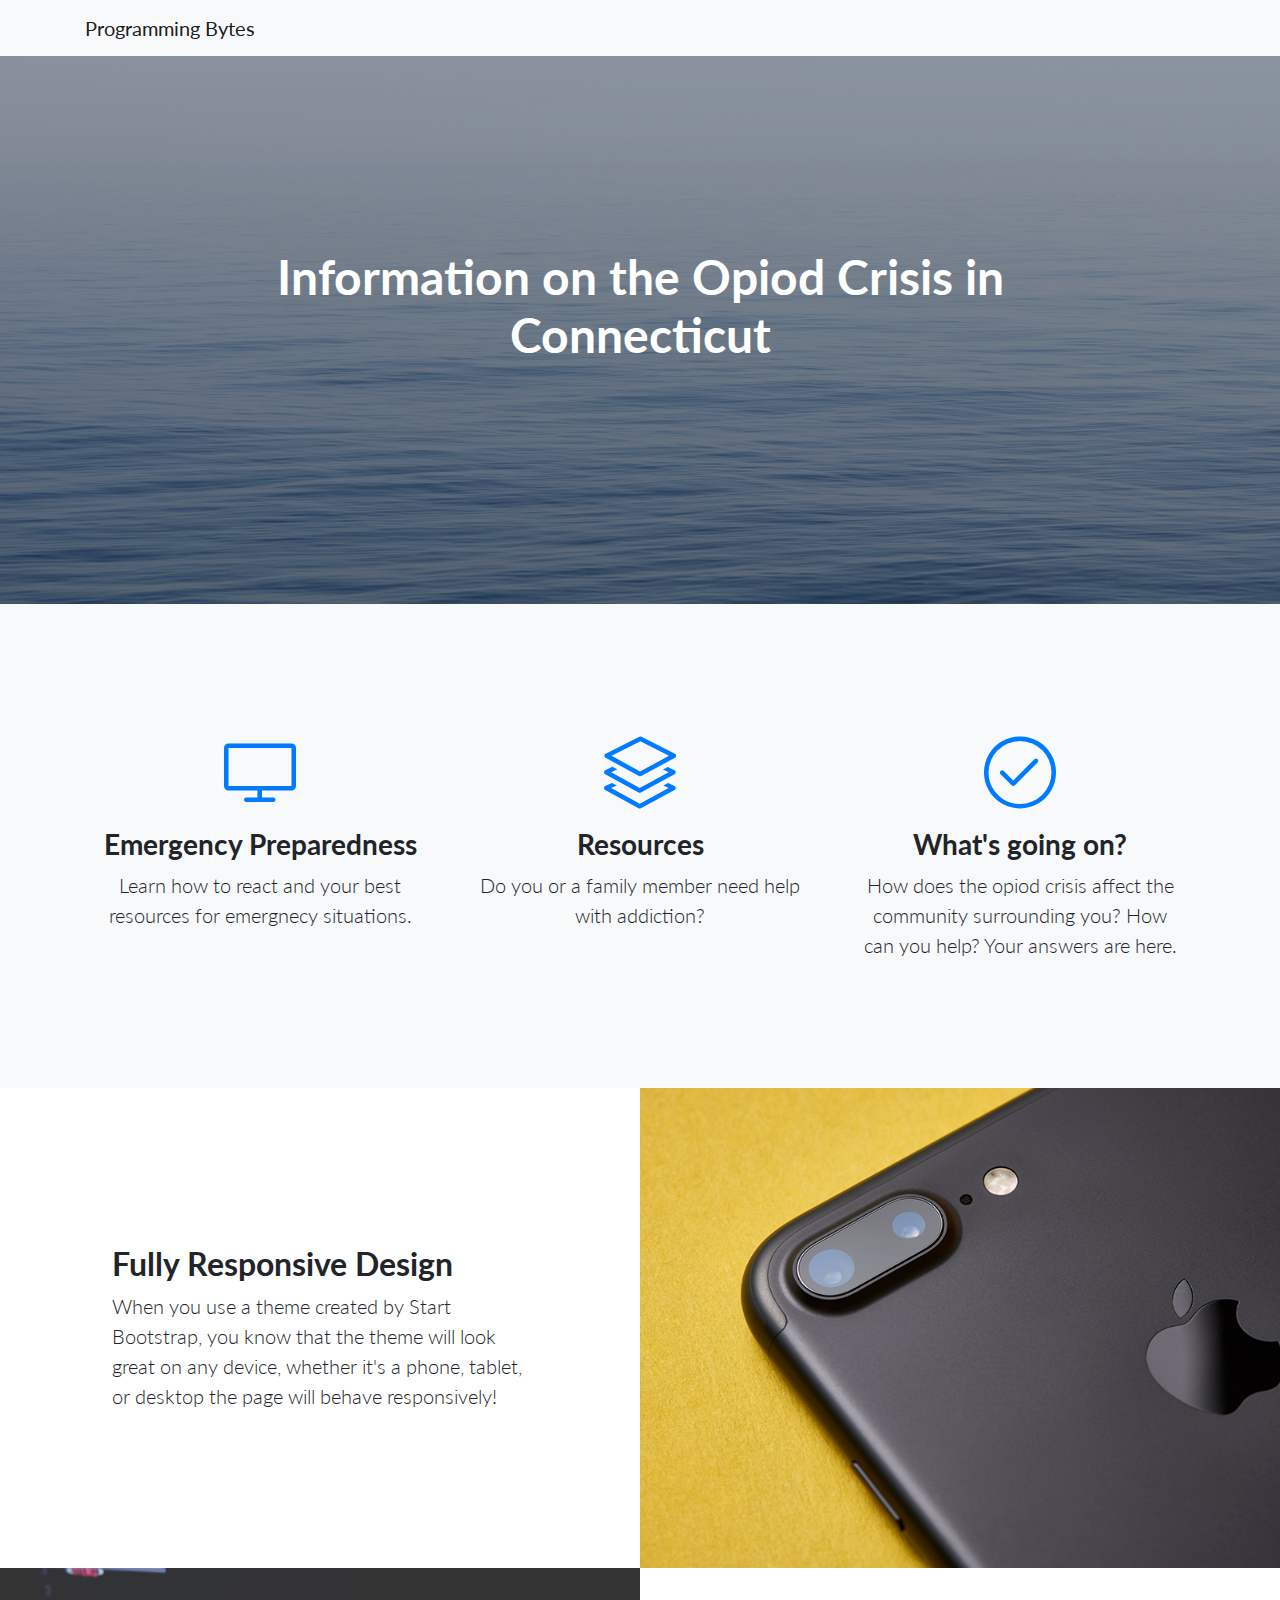
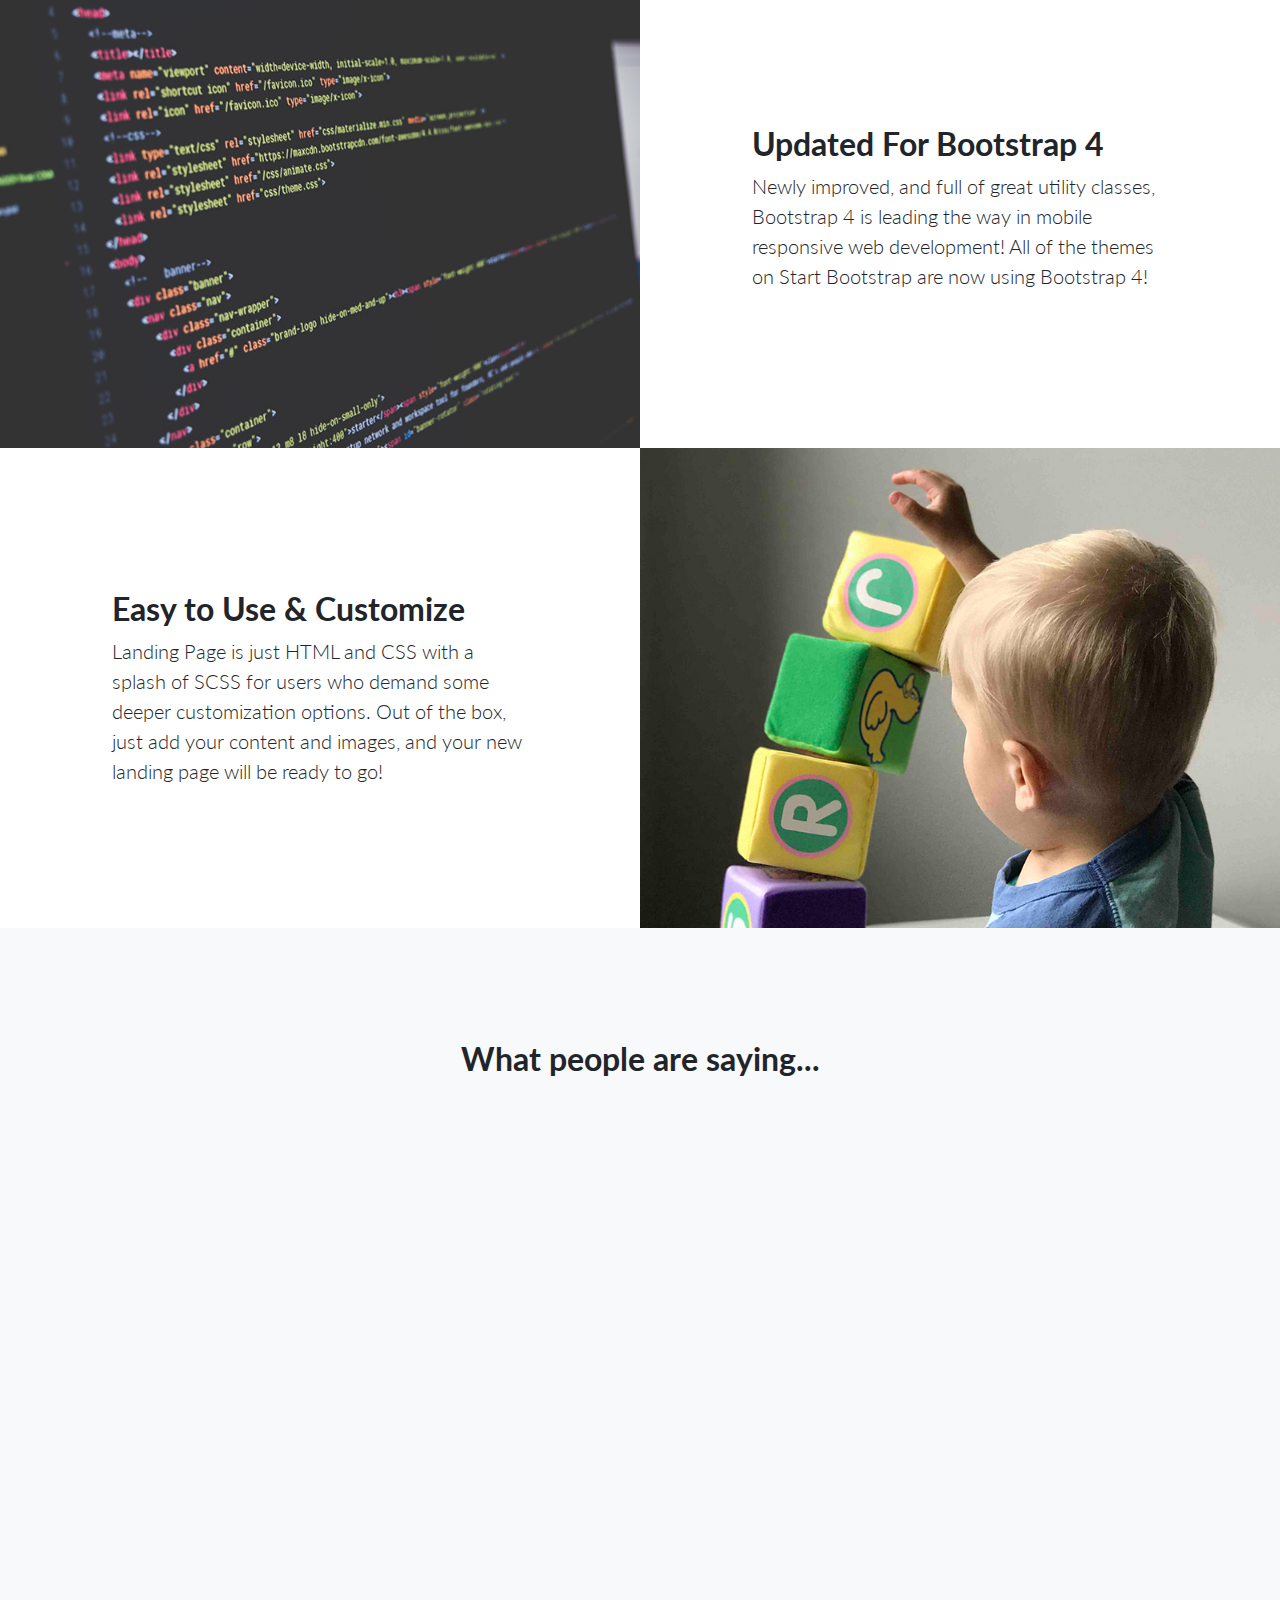
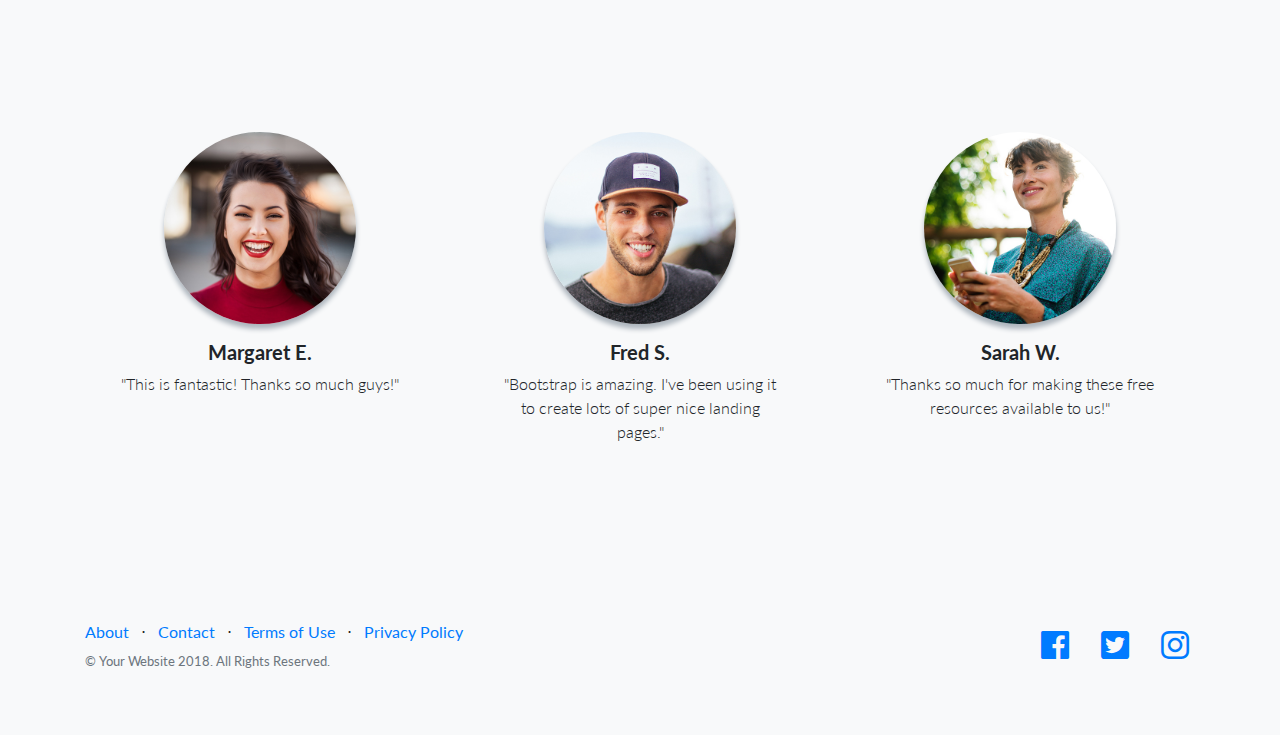
==== startbootstrap-landing-page-gh-pages/index.html @ 89433b53 "edited home page" ====
<!DOCTYPE html>
<html lang="en">
  <head>

    <meta charset="utf-8">
    <meta name="viewport" content="width=device-width, initial-scale=1, shrink-to-fit=no">
    <meta name="description" content="">
    <meta name="author" content="">

    <title>Programming Bytes</title>

    <!-- Bootstrap core CSS -->
    <link href="vendor/bootstrap/css/bootstrap.min.css" rel="stylesheet">

    <!-- Custom fonts for this template -->
    <link href="vendor/fontawesome-free/css/all.min.css" rel="stylesheet">
    <link href="vendor/simple-line-icons/css/simple-line-icons.css" rel="stylesheet" type="text/css">
    <link href="https://fonts.googleapis.com/css?family=Lato:300,400,700,300italic,400italic,700italic" rel="stylesheet" type="text/css">

    <!-- Custom styles for this template -->
    <link href="css/landing-page.min.css" rel="stylesheet">

  </head>

  <body>

    <!-- Navigation -->
    <nav class="navbar navbar-light bg-light static-top">
      <div class="container">
        <a class="navbar-brand" href="#">Programming Bytes</a>

      </div>
    </nav>

    <!-- Masthead -->
    <header class="masthead text-white text-center">
      <div class="overlay"></div>
      <div class="container">
        <div class="row">
          <div class="col-xl-9 mx-auto">
            <h1 class="mb-5">Information on the Opiod Crisis in Connecticut</h1>
          </div>
          <div class="col-md-10 col-lg-8 col-xl-7 mx-auto">
          </div>
        </div>
      </div>
    </header>

    <!-- Icons Grid -->
    <section class="features-icons bg-light text-center">
      <div class="container">
        <div class="row">
          <div class="col-lg-4">
            <div class="features-icons-item mx-auto mb-5 mb-lg-0 mb-lg-3">
              <div class="features-icons-icon d-flex">
                <i class="icon-screen-desktop m-auto text-primary" ></i>
              </div>
              <h3>Emergency Preparedness</h3>
              <p class="lead mb-0">Learn how to react and your best resources for emergnecy situations.</p>
            </div>
          </div>
          <div class="col-lg-4">
            <div class="features-icons-item mx-auto mb-5 mb-lg-0 mb-lg-3">
              <div class="features-icons-icon d-flex">
                <i class="icon-layers m-auto text-primary"></i>
              </div>
              <h3> Resources</h3>
              <p class="lead mb-0">Do you or a family member need help with addiction?</p>
            </div>
          </div>
          <div class="col-lg-4">
            <div class="features-icons-item mx-auto mb-0 mb-lg-3">
              <div class="features-icons-icon d-flex">
                <i class="icon-check m-auto text-primary"></i>
              </div>
              <h3>What's going on?</h3>
              <p class="lead mb-0">How does the opiod crisis affect the community surrounding you? How can you help?  Your answers are here. </p>
            </div>
          </div>
        </div>
      </div>
    </section>

    <!-- Image Showcases -->
    <section class="showcase">
      <div class="container-fluid p-0">
        <div class="row no-gutters">

          <div class="col-lg-6 order-lg-2 text-white showcase-img" style="background-image: url('img/bg-showcase-1.jpg');"></div>
          <div class="col-lg-6 order-lg-1 my-auto showcase-text">
            <h2>Fully Responsive Design</h2>
            <p class="lead mb-0">When you use a theme created by Start Bootstrap, you know that the theme will look great on any device, whether it's a phone, tablet, or desktop the page will behave responsively!</p>
          </div>
        </div>
        <div class="row no-gutters">
          <div class="col-lg-6 text-white showcase-img" style="background-image: url('img/bg-showcase-2.jpg');"></div>
          <div class="col-lg-6 my-auto showcase-text">
            <h2>Updated For Bootstrap 4</h2>
            <p class="lead mb-0">Newly improved, and full of great utility classes, Bootstrap 4 is leading the way in mobile responsive web development! All of the themes on Start Bootstrap are now using Bootstrap 4!</p>
          </div>
        </div>
        <div class="row no-gutters">
          <div class="col-lg-6 order-lg-2 text-white showcase-img" style="background-image: url('img/bg-showcase-3.jpg');"></div>
          <div class="col-lg-6 order-lg-1 my-auto showcase-text">
            <h2>Easy to Use &amp; Customize</h2>
            <p class="lead mb-0">Landing Page is just HTML and CSS with a splash of SCSS for users who demand some deeper customization options. Out of the box, just add your content and images, and your new landing page will be ready to go!</p>
          </div>
        </div>
      </div>
    </section>

    <!-- Testimonials -->
    <section class="testimonials text-center bg-light">
      <div class="container">
        <h2 class="mb-5">What people are saying...</h2>
        <div>
          <iframe width="800" height="600" src="https://app.powerbi.com/view?r=eyJrIjoiMTcxZjI1Y2ItNDRlNi00OTExLWFhZjgtOGNjODMxZGVkMDVlIiwidCI6ImI3OGI5MWU4LTQyOGUtNDIyZi1hNWI0LWE4ZjZjYWIwNzEwNCIsImMiOjF9" frameborder="0" allowFullScreen="true"></iframe>
        </div>
        <div class="row">
          <div class="col-lg-4">
            <div class="testimonial-item mx-auto mb-5 mb-lg-0">
              <img class="img-fluid rounded-circle mb-3" src="img/testimonials-1.jpg" alt="">
              <h5>Margaret E.</h5>
              <p class="font-weight-light mb-0">"This is fantastic! Thanks so much guys!"</p>
            </div>
          </div>
          <div class="col-lg-4">
            <div class="testimonial-item mx-auto mb-5 mb-lg-0">
              <img class="img-fluid rounded-circle mb-3" src="img/testimonials-2.jpg" alt="">
              <h5>Fred S.</h5>
              <p class="font-weight-light mb-0">"Bootstrap is amazing. I've been using it to create lots of super nice landing pages."</p>
            </div>
          </div>
          <div class="col-lg-4">
            <div class="testimonial-item mx-auto mb-5 mb-lg-0">
              <img class="img-fluid rounded-circle mb-3" src="img/testimonials-3.jpg" alt="">
              <h5>Sarah	W.</h5>
              <p class="font-weight-light mb-0">"Thanks so much for making these free resources available to us!"</p>
            </div>
          </div>
        </div>
      </div>
    </section>


    <!-- Footer -->
    <footer class="footer bg-light">
      <div class="container">
        <div class="row">
          <div class="col-lg-6 h-100 text-center text-lg-left my-auto">
            <ul class="list-inline mb-2">
              <li class="list-inline-item">
                <a href="#">About</a>
              </li>
              <li class="list-inline-item">&sdot;</li>
              <li class="list-inline-item">
                <a href="#">Contact</a>
              </li>
              <li class="list-inline-item">&sdot;</li>
              <li class="list-inline-item">
                <a href="#">Terms of Use</a>
              </li>
              <li class="list-inline-item">&sdot;</li>
              <li class="list-inline-item">
                <a href="#">Privacy Policy</a>
              </li>
            </ul>
            <p class="text-muted small mb-4 mb-lg-0">&copy; Your Website 2018. All Rights Reserved.</p>
          </div>
          <div class="col-lg-6 h-100 text-center text-lg-right my-auto">
            <ul class="list-inline mb-0">
              <li class="list-inline-item mr-3">
                <a href="#">
                  <i class="fab fa-facebook fa-2x fa-fw"></i>
                </a>
              </li>
              <li class="list-inline-item mr-3">
                <a href="#">
                  <i class="fab fa-twitter-square fa-2x fa-fw"></i>
                </a>
              </li>
              <li class="list-inline-item">
                <a href="#">
                  <i class="fab fa-instagram fa-2x fa-fw"></i>
                </a>
              </li>
            </ul>
          </div>
        </div>
      </div>
    </footer>

    <!-- Bootstrap core JavaScript -->
    <script src="vendor/jquery/jquery.min.js"></script>
    <script src="vendor/bootstrap/js/bootstrap.bundle.min.js"></script>

  </body>

</html>
---- startbootstrap-landing-page-gh-pages/vendor/fontawesome-free/css/all.min.css ----
/*!
 * Font Awesome Free 5.3.1 by @fontawesome - https://fontawesome.com
 * License - https://fontawesome.com/license/free (Icons: CC BY 4.0, Fonts: SIL OFL 1.1, Code: MIT License)
 */
.fa,.fab,.fal,.far,.fas{-moz-osx-font-smoothing:grayscale;-webkit-font-smoothing:antialiased;display:inline-block;font-style:normal;font-variant:normal;text-rendering:auto;line-height:1}.fa-lg{font-size:1.33333em;line-height:.75em;vertical-align:-.0667em}.fa-xs{font-size:.75em}.fa-sm{font-size:.875em}.fa-1x{font-size:1em}.fa-2x{font-size:2em}.fa-3x{font-size:3em}.fa-4x{font-size:4em}.fa-5x{font-size:5em}.fa-6x{font-size:6em}.fa-7x{font-size:7em}.fa-8x{font-size:8em}.fa-9x{font-size:9em}.fa-10x{font-size:10em}.fa-fw{text-align:center;width:1.25em}.fa-ul{list-style-type:none;margin-left:2.5em;padding-left:0}.fa-ul>li{position:relative}.fa-li{left:-2em;position:absolute;text-align:center;width:2em;line-height:inherit}.fa-border{border:.08em solid #eee;border-radius:.1em;padding:.2em .25em .15em}.fa-pull-left{float:left}.fa-pull-right{float:right}.fa.fa-pull-left,.fab.fa-pull-left,.fal.fa-pull-left,.far.fa-pull-left,.fas.fa-pull-left{margin-right:.3em}.fa.fa-pull-right,.fab.fa-pull-right,.fal.fa-pull-right,.far.fa-pull-right,.fas.fa-pull-right{margin-left:.3em}.fa-spin{animation:fa-spin 2s infinite linear}.fa-pulse{animation:fa-spin 1s infinite steps(8)}@keyframes fa-spin{0%{transform:rotate(0deg)}to{transform:rotate(1turn)}}.fa-rotate-90{-ms-filter:"progid:DXImageTransform.Microsoft.BasicImage(rotation=1)";transform:rotate(90deg)}.fa-rotate-180{-ms-filter:"progid:DXImageTransform.Microsoft.BasicImage(rotation=2)";transform:rotate(180deg)}.fa-rotate-270{-ms-filter:"progid:DXImageTransform.Microsoft.BasicImage(rotation=3)";transform:rotate(270deg)}.fa-flip-horizontal{-ms-filter:"progid:DXImageTransform.Microsoft.BasicImage(rotation=0, mirror=1)";transform:scaleX(-1)}.fa-flip-vertical{transform:scaleY(-1)}.fa-flip-horizontal.fa-flip-vertical,.fa-flip-vertical{-ms-filter:"progid:DXImageTransform.Microsoft.BasicImage(rotation=2, mirror=1)"}.fa-flip-horizontal.fa-flip-vertical{transform:scale(-1)}:root .fa-flip-horizontal,:root .fa-flip-vertical,:root .fa-rotate-90,:root .fa-rotate-180,:root .fa-rotate-270{-webkit-filter:none;filter:none}.fa-stack{display:inline-block;height:2em;line-height:2em;position:relative;vertical-align:middle;width:2em}.fa-stack-1x,.fa-stack-2x{left:0;position:absolute;text-align:center;width:100%}.fa-stack-1x{line-height:inherit}.fa-stack-2x{font-size:2em}.fa-inverse{color:#fff}.fa-500px:before{content:"\f26e"}.fa-accessible-icon:before{content:"\f368"}.fa-accusoft:before{content:"\f369"}.fa-ad:before{content:"\f641"}.fa-address-book:before{content:"\f2b9"}.fa-address-card:before{content:"\f2bb"}.fa-adjust:before{content:"\f042"}.fa-adn:before{content:"\f170"}.fa-adversal:before{content:"\f36a"}.fa-affiliatetheme:before{content:"\f36b"}.fa-air-freshener:before{content:"\f5d0"}.fa-algolia:before{content:"\f36c"}.fa-align-center:before{content:"\f037"}.fa-align-justify:before{content:"\f039"}.fa-align-left:before{content:"\f036"}.fa-align-right:before{content:"\f038"}.fa-alipay:before{content:"\f642"}.fa-allergies:before{content:"\f461"}.fa-amazon:before{content:"\f270"}.fa-amazon-pay:before{content:"\f42c"}.fa-ambulance:before{content:"\f0f9"}.fa-american-sign-language-interpreting:before{content:"\f2a3"}.fa-amilia:before{content:"\f36d"}.fa-anchor:before{content:"\f13d"}.fa-android:before{content:"\f17b"}.fa-angellist:before{content:"\f209"}.fa-angle-double-down:before{content:"\f103"}.fa-angle-double-left:before{content:"\f100"}.fa-angle-double-right:before{content:"\f101"}.fa-angle-double-up:before{content:"\f102"}.fa-angle-down:before{content:"\f107"}.fa-angle-left:before{content:"\f104"}.fa-angle-right:before{content:"\f105"}.fa-angle-up:before{content:"\f106"}.fa-angry:before{content:"\f556"}.fa-angrycreative:before{content:"\f36e"}.fa-angular:before{content:"\f420"}.fa-ankh:before{content:"\f644"}.fa-app-store:before{content:"\f36f"}.fa-app-store-ios:before{content:"\f370"}.fa-apper:before{content:"\f371"}.fa-apple:before{content:"\f179"}.fa-apple-alt:before{content:"\f5d1"}.fa-apple-pay:before{content:"\f415"}.fa-archive:before{content:"\f187"}.fa-archway:before{content:"\f557"}.fa-arrow-alt-circle-down:before{content:"\f358"}.fa-arrow-alt-circle-left:before{content:"\f359"}.fa-arrow-alt-circle-right:before{content:"\f35a"}.fa-arrow-alt-circle-up:before{content:"\f35b"}.fa-arrow-circle-down:before{content:"\f0ab"}.fa-arrow-circle-left:before{content:"\f0a8"}.fa-arrow-circle-right:before{content:"\f0a9"}.fa-arrow-circle-up:before{content:"\f0aa"}.fa-arrow-down:before{content:"\f063"}.fa-arrow-left:before{content:"\f060"}.fa-arrow-right:before{content:"\f061"}.fa-arrow-up:before{content:"\f062"}.fa-arrows-alt:before{content:"\f0b2"}.fa-arrows-alt-h:before{content:"\f337"}.fa-arrows-alt-v:before{content:"\f338"}.fa-assistive-listening-systems:before{content:"\f2a2"}.fa-asterisk:before{content:"\f069"}.fa-asymmetrik:before{content:"\f372"}.fa-at:before{content:"\f1fa"}.fa-atlas:before{content:"\f558"}.fa-atom:before{content:"\f5d2"}.fa-audible:before{content:"\f373"}.fa-audio-description:before{content:"\f29e"}.fa-autoprefixer:before{content:"\f41c"}.fa-avianex:before{content:"\f374"}.fa-aviato:before{content:"\f421"}.fa-award:before{content:"\f559"}.fa-aws:before{content:"\f375"}.fa-backspace:before{content:"\f55a"}.fa-backward:before{content:"\f04a"}.fa-balance-scale:before{content:"\f24e"}.fa-ban:before{content:"\f05e"}.fa-band-aid:before{content:"\f462"}.fa-bandcamp:before{content:"\f2d5"}.fa-barcode:before{content:"\f02a"}.fa-bars:before{content:"\f0c9"}.fa-baseball-ball:before{content:"\f433"}.fa-basketball-ball:before{content:"\f434"}.fa-bath:before{content:"\f2cd"}.fa-battery-empty:before{content:"\f244"}.fa-battery-full:before{content:"\f240"}.fa-battery-half:before{content:"\f242"}.fa-battery-quarter:before{content:"\f243"}.fa-battery-three-quarters:before{content:"\f241"}.fa-bed:before{content:"\f236"}.fa-beer:before{content:"\f0fc"}.fa-behance:before{content:"\f1b4"}.fa-behance-square:before{content:"\f1b5"}.fa-bell:before{content:"\f0f3"}.fa-bell-slash:before{content:"\f1f6"}.fa-bezier-curve:before{content:"\f55b"}.fa-bible:before{content:"\f647"}.fa-bicycle:before{content:"\f206"}.fa-bimobject:before{content:"\f378"}.fa-binoculars:before{content:"\f1e5"}.fa-birthday-cake:before{content:"\f1fd"}.fa-bitbucket:before{content:"\f171"}.fa-bitcoin:before{content:"\f379"}.fa-bity:before{content:"\f37a"}.fa-black-tie:before{content:"\f27e"}.fa-blackberry:before{content:"\f37b"}.fa-blender:before{content:"\f517"}.fa-blind:before{content:"\f29d"}.fa-blogger:before{content:"\f37c"}.fa-blogger-b:before{content:"\f37d"}.fa-bluetooth:before{content:"\f293"}.fa-bluetooth-b:before{content:"\f294"}.fa-bold:before{content:"\f032"}.fa-bolt:before{content:"\f0e7"}.fa-bomb:before{content:"\f1e2"}.fa-bone:before{content:"\f5d7"}.fa-bong:before{content:"\f55c"}.fa-book:before{content:"\f02d"}.fa-book-open:before{content:"\f518"}.fa-book-reader:before{content:"\f5da"}.fa-bookmark:before{content:"\f02e"}.fa-bowling-ball:before{content:"\f436"}.fa-box:before{content:"\f466"}.fa-box-open:before{content:"\f49e"}.fa-boxes:before{content:"\f468"}.fa-braille:before{content:"\f2a1"}.fa-brain:before{content:"\f5dc"}.fa-briefcase:before{content:"\f0b1"}.fa-briefcase-medical:before{content:"\f469"}.fa-broadcast-tower:before{content:"\f519"}.fa-broom:before{content:"\f51a"}.fa-brush:before{content:"\f55d"}.fa-btc:before{content:"\f15a"}.fa-bug:before{content:"\f188"}.fa-building:before{content:"\f1ad"}.fa-bullhorn:before{content:"\f0a1"}.fa-bullseye:before{content:"\f140"}.fa-burn:before{content:"\f46a"}.fa-buromobelexperte:before{content:"\f37f"}.fa-bus:before{content:"\f207"}.fa-bus-alt:before{content:"\f55e"}.fa-business-time:before{content:"\f64a"}.fa-buysellads:before{content:"\f20d"}.fa-calculator:before{content:"\f1ec"}.fa-calendar:before{content:"\f133"}.fa-calendar-alt:before{content:"\f073"}.fa-calendar-check:before{content:"\f274"}.fa-calendar-minus:before{content:"\f272"}.fa-calendar-plus:before{content:"\f271"}.fa-calendar-times:before{content:"\f273"}.fa-camera:before{content:"\f030"}.fa-camera-retro:before{content:"\f083"}.fa-cannabis:before{content:"\f55f"}.fa-capsules:before{content:"\f46b"}.fa-car:before{content:"\f1b9"}.fa-car-alt:before{content:"\f5de"}.fa-car-battery:before{content:"\f5df"}.fa-car-crash:before{content:"\f5e1"}.fa-car-side:before{content:"\f5e4"}.fa-caret-down:before{content:"\f0d7"}.fa-caret-left:before{content:"\f0d9"}.fa-caret-right:before{content:"\f0da"}.fa-caret-square-down:before{content:"\f150"}.fa-caret-square-left:before{content:"\f191"}.fa-caret-square-right:before{content:"\f152"}.fa-caret-square-up:before{content:"\f151"}.fa-caret-up:before{content:"\f0d8"}.fa-cart-arrow-down:before{content:"\f218"}.fa-cart-plus:before{content:"\f217"}.fa-cc-amazon-pay:before{content:"\f42d"}.fa-cc-amex:before{content:"\f1f3"}.fa-cc-apple-pay:before{content:"\f416"}.fa-cc-diners-club:before{content:"\f24c"}.fa-cc-discover:before{content:"\f1f2"}.fa-cc-jcb:before{content:"\f24b"}.fa-cc-mastercard:before{content:"\f1f1"}.fa-cc-paypal:before{content:"\f1f4"}.fa-cc-stripe:before{content:"\f1f5"}.fa-cc-visa:before{content:"\f1f0"}.fa-centercode:before{content:"\f380"}.fa-certificate:before{content:"\f0a3"}.fa-chalkboard:before{content:"\f51b"}.fa-chalkboard-teacher:before{content:"\f51c"}.fa-charging-station:before{content:"\f5e7"}.fa-chart-area:before{content:"\f1fe"}.fa-chart-bar:before{content:"\f080"}.fa-chart-line:before{content:"\f201"}.fa-chart-pie:before{content:"\f200"}.fa-check:before{content:"\f00c"}.fa-check-circle:before{content:"\f058"}.fa-check-double:before{content:"\f560"}.fa-check-square:before{content:"\f14a"}.fa-chess:before{content:"\f439"}.fa-chess-bishop:before{content:"\f43a"}.fa-chess-board:before{content:"\f43c"}.fa-chess-king:before{content:"\f43f"}.fa-chess-knight:before{content:"\f441"}.fa-chess-pawn:before{content:"\f443"}.fa-chess-queen:before{content:"\f445"}.fa-chess-rook:before{content:"\f447"}.fa-chevron-circle-down:before{content:"\f13a"}.fa-chevron-circle-left:before{content:"\f137"}.fa-chevron-circle-right:before{content:"\f138"}.fa-chevron-circle-up:before{content:"\f139"}.fa-chevron-down:before{content:"\f078"}.fa-chevron-left:before{content:"\f053"}.fa-chevron-right:before{content:"\f054"}.fa-chevron-up:before{content:"\f077"}.fa-child:before{content:"\f1ae"}.fa-chrome:before{content:"\f268"}.fa-church:before{content:"\f51d"}.fa-circle:before{content:"\f111"}.fa-circle-notch:before{content:"\f1ce"}.fa-city:before{content:"\f64f"}.fa-clipboard:before{content:"\f328"}.fa-clipboard-check:before{content:"\f46c"}.fa-clipboard-list:before{content:"\f46d"}.fa-clock:before{content:"\f017"}.fa-clone:before{content:"\f24d"}.fa-closed-captioning:before{content:"\f20a"}.fa-cloud:before{content:"\f0c2"}.fa-cloud-download-alt:before{content:"\f381"}.fa-cloud-upload-alt:before{content:"\f382"}.fa-cloudscale:before{content:"\f383"}.fa-cloudsmith:before{content:"\f384"}.fa-cloudversify:before{content:"\f385"}.fa-cocktail:before{content:"\f561"}.fa-code:before{content:"\f121"}.fa-code-branch:before{content:"\f126"}.fa-codepen:before{content:"\f1cb"}.fa-codiepie:before{content:"\f284"}.fa-coffee:before{content:"\f0f4"}.fa-cog:before{content:"\f013"}.fa-cogs:before{content:"\f085"}.fa-coins:before{content:"\f51e"}.fa-columns:before{content:"\f0db"}.fa-comment:before{content:"\f075"}.fa-comment-alt:before{content:"\f27a"}.fa-comment-dollar:before{content:"\f651"}.fa-comment-dots:before{content:"\f4ad"}.fa-comment-slash:before{content:"\f4b3"}.fa-comments:before{content:"\f086"}.fa-comments-dollar:before{content:"\f653"}.fa-compact-disc:before{content:"\f51f"}.fa-compass:before{content:"\f14e"}.fa-compress:before{content:"\f066"}.fa-concierge-bell:before{content:"\f562"}.fa-connectdevelop:before{content:"\f20e"}.fa-contao:before{content:"\f26d"}.fa-cookie:before{content:"\f563"}.fa-cookie-bite:before{content:"\f564"}.fa-copy:before{content:"\f0c5"}.fa-copyright:before{content:"\f1f9"}.fa-couch:before{content:"\f4b8"}.fa-cpanel:before{content:"\f388"}.fa-creative-commons:before{content:"\f25e"}.fa-creative-commons-by:before{content:"\f4e7"}.fa-creative-commons-nc:before{content:"\f4e8"}.fa-creative-commons-nc-eu:before{content:"\f4e9"}.fa-creative-commons-nc-jp:before{content:"\f4ea"}.fa-creative-commons-nd:before{content:"\f4eb"}.fa-creative-commons-pd:before{content:"\f4ec"}.fa-creative-commons-pd-alt:before{content:"\f4ed"}.fa-creative-commons-remix:before{content:"\f4ee"}.fa-creative-commons-sa:before{content:"\f4ef"}.fa-creative-commons-sampling:before{content:"\f4f0"}.fa-creative-commons-sampling-plus:before{content:"\f4f1"}.fa-creative-commons-share:before{content:"\f4f2"}.fa-credit-card:before{content:"\f09d"}.fa-crop:before{content:"\f125"}.fa-crop-alt:before{content:"\f565"}.fa-cross:before{content:"\f654"}.fa-crosshairs:before{content:"\f05b"}.fa-crow:before{content:"\f520"}.fa-crown:before{content:"\f521"}.fa-css3:before{content:"\f13c"}.fa-css3-alt:before{content:"\f38b"}.fa-cube:before{content:"\f1b2"}.fa-cubes:before{content:"\f1b3"}.fa-cut:before{content:"\f0c4"}.fa-cuttlefish:before{content:"\f38c"}.fa-d-and-d:before{content:"\f38d"}.fa-dashcube:before{content:"\f210"}.fa-database:before{content:"\f1c0"}.fa-deaf:before{content:"\f2a4"}.fa-delicious:before{content:"\f1a5"}.fa-deploydog:before{content:"\f38e"}.fa-deskpro:before{content:"\f38f"}.fa-desktop:before{content:"\f108"}.fa-deviantart:before{content:"\f1bd"}.fa-dharmachakra:before{content:"\f655"}.fa-diagnoses:before{content:"\f470"}.fa-dice:before{content:"\f522"}.fa-dice-five:before{content:"\f523"}.fa-dice-four:before{content:"\f524"}.fa-dice-one:before{content:"\f525"}.fa-dice-six:before{content:"\f526"}.fa-dice-three:before{content:"\f527"}.fa-dice-two:before{content:"\f528"}.fa-digg:before{content:"\f1a6"}.fa-digital-ocean:before{content:"\f391"}.fa-digital-tachograph:before{content:"\f566"}.fa-directions:before{content:"\f5eb"}.fa-discord:before{content:"\f392"}.fa-discourse:before{content:"\f393"}.fa-divide:before{content:"\f529"}.fa-dizzy:before{content:"\f567"}.fa-dna:before{content:"\f471"}.fa-dochub:before{content:"\f394"}.fa-docker:before{content:"\f395"}.fa-dollar-sign:before{content:"\f155"}.fa-dolly:before{content:"\f472"}.fa-dolly-flatbed:before{content:"\f474"}.fa-donate:before{content:"\f4b9"}.fa-door-closed:before{content:"\f52a"}.fa-door-open:before{content:"\f52b"}.fa-dot-circle:before{content:"\f192"}.fa-dove:before{content:"\f4ba"}.fa-download:before{content:"\f019"}.fa-draft2digital:before{content:"\f396"}.fa-drafting-compass:before{content:"\f568"}.fa-draw-polygon:before{content:"\f5ee"}.fa-dribbble:before{content:"\f17d"}.fa-dribbble-square:before{content:"\f397"}.fa-dropbox:before{content:"\f16b"}.fa-drum:before{content:"\f569"}.fa-drum-steelpan:before{content:"\f56a"}.fa-drupal:before{content:"\f1a9"}.fa-dumbbell:before{content:"\f44b"}.fa-dyalog:before{content:"\f399"}.fa-earlybirds:before{content:"\f39a"}.fa-ebay:before{content:"\f4f4"}.fa-edge:before{content:"\f282"}.fa-edit:before{content:"\f044"}.fa-eject:before{content:"\f052"}.fa-elementor:before{content:"\f430"}.fa-ellipsis-h:before{content:"\f141"}.fa-ellipsis-v:before{content:"\f142"}.fa-ello:before{content:"\f5f1"}.fa-ember:before{content:"\f423"}.fa-empire:before{content:"\f1d1"}.fa-envelope:before{content:"\f0e0"}.fa-envelope-open:before{content:"\f2b6"}.fa-envelope-open-text:before{content:"\f658"}.fa-envelope-square:before{content:"\f199"}.fa-envira:before{content:"\f299"}.fa-equals:before{content:"\f52c"}.fa-eraser:before{content:"\f12d"}.fa-erlang:before{content:"\f39d"}.fa-ethereum:before{content:"\f42e"}.fa-etsy:before{content:"\f2d7"}.fa-euro-sign:before{content:"\f153"}.fa-exchange-alt:before{content:"\f362"}.fa-exclamation:before{content:"\f12a"}.fa-exclamation-circle:before{content:"\f06a"}.fa-exclamation-triangle:before{content:"\f071"}.fa-expand:before{content:"\f065"}.fa-expand-arrows-alt:before{content:"\f31e"}.fa-expeditedssl:before{content:"\f23e"}.fa-external-link-alt:before{content:"\f35d"}.fa-external-link-square-alt:before{content:"\f360"}.fa-eye:before{content:"\f06e"}.fa-eye-dropper:before{content:"\f1fb"}.fa-eye-slash:before{content:"\f070"}.fa-facebook:before{content:"\f09a"}.fa-facebook-f:before{content:"\f39e"}.fa-facebook-messenger:before{content:"\f39f"}.fa-facebook-square:before{content:"\f082"}.fa-fast-backward:before{content:"\f049"}.fa-fast-forward:before{content:"\f050"}.fa-fax:before{content:"\f1ac"}.fa-feather:before{content:"\f52d"}.fa-feather-alt:before{content:"\f56b"}.fa-female:before{content:"\f182"}.fa-fighter-jet:before{content:"\f0fb"}.fa-file:before{content:"\f15b"}.fa-file-alt:before{content:"\f15c"}.fa-file-archive:before{content:"\f1c6"}.fa-file-audio:before{content:"\f1c7"}.fa-file-code:before{content:"\f1c9"}.fa-file-contract:before{content:"\f56c"}.fa-file-download:before{content:"\f56d"}.fa-file-excel:before{content:"\f1c3"}.fa-file-export:before{content:"\f56e"}.fa-file-image:before{content:"\f1c5"}.fa-file-import:before{content:"\f56f"}.fa-file-invoice:before{content:"\f570"}.fa-file-invoice-dollar:before{content:"\f571"}.fa-file-medical:before{content:"\f477"}.fa-file-medical-alt:before{content:"\f478"}.fa-file-pdf:before{content:"\f1c1"}.fa-file-powerpoint:before{content:"\f1c4"}.fa-file-prescription:before{content:"\f572"}.fa-file-signature:before{content:"\f573"}.fa-file-upload:before{content:"\f574"}.fa-file-video:before{content:"\f1c8"}.fa-file-word:before{content:"\f1c2"}.fa-fill:before{content:"\f575"}.fa-fill-drip:before{content:"\f576"}.fa-film:before{content:"\f008"}.fa-filter:before{content:"\f0b0"}.fa-fingerprint:before{content:"\f577"}.fa-fire:before{content:"\f06d"}.fa-fire-extinguisher:before{content:"\f134"}.fa-firefox:before{content:"\f269"}.fa-first-aid:before{content:"\f479"}.fa-first-order:before{content:"\f2b0"}.fa-first-order-alt:before{content:"\f50a"}.fa-firstdraft:before{content:"\f3a1"}.fa-fish:before{content:"\f578"}.fa-flag:before{content:"\f024"}.fa-flag-checkered:before{content:"\f11e"}.fa-flask:before{content:"\f0c3"}.fa-flickr:before{content:"\f16e"}.fa-flipboard:before{content:"\f44d"}.fa-flushed:before{content:"\f579"}.fa-fly:before{content:"\f417"}.fa-folder:before{content:"\f07b"}.fa-folder-minus:before{content:"\f65d"}.fa-folder-open:before{content:"\f07c"}.fa-folder-plus:before{content:"\f65e"}.fa-font:before{content:"\f031"}.fa-font-awesome:before{content:"\f2b4"}.fa-font-awesome-alt:before{content:"\f35c"}.fa-font-awesome-flag:before{content:"\f425"}.fa-font-awesome-logo-full:before{content:"\f4e6"}.fa-fonticons:before{content:"\f280"}.fa-fonticons-fi:before{content:"\f3a2"}.fa-football-ball:before{content:"\f44e"}.fa-fort-awesome:before{content:"\f286"}.fa-fort-awesome-alt:before{content:"\f3a3"}.fa-forumbee:before{content:"\f211"}.fa-forward:before{content:"\f04e"}.fa-foursquare:before{content:"\f180"}.fa-free-code-camp:before{content:"\f2c5"}.fa-freebsd:before{content:"\f3a4"}.fa-frog:before{content:"\f52e"}.fa-frown:before{content:"\f119"}.fa-frown-open:before{content:"\f57a"}.fa-fulcrum:before{content:"\f50b"}.fa-funnel-dollar:before{content:"\f662"}.fa-futbol:before{content:"\f1e3"}.fa-galactic-republic:before{content:"\f50c"}.fa-galactic-senate:before{content:"\f50d"}.fa-gamepad:before{content:"\f11b"}.fa-gas-pump:before{content:"\f52f"}.fa-gavel:before{content:"\f0e3"}.fa-gem:before{content:"\f3a5"}.fa-genderless:before{content:"\f22d"}.fa-get-pocket:before{content:"\f265"}.fa-gg:before{content:"\f260"}.fa-gg-circle:before{content:"\f261"}.fa-gift:before{content:"\f06b"}.fa-git:before{content:"\f1d3"}.fa-git-square:before{content:"\f1d2"}.fa-github:before{content:"\f09b"}.fa-github-alt:before{content:"\f113"}.fa-github-square:before{content:"\f092"}.fa-gitkraken:before{content:"\f3a6"}.fa-gitlab:before{content:"\f296"}.fa-gitter:before{content:"\f426"}.fa-glass-martini:before{content:"\f000"}.fa-glass-martini-alt:before{content:"\f57b"}.fa-glasses:before{content:"\f530"}.fa-glide:before{content:"\f2a5"}.fa-glide-g:before{content:"\f2a6"}.fa-globe:before{content:"\f0ac"}.fa-globe-africa:before{content:"\f57c"}.fa-globe-americas:before{content:"\f57d"}.fa-globe-asia:before{content:"\f57e"}.fa-gofore:before{content:"\f3a7"}.fa-golf-ball:before{content:"\f450"}.fa-goodreads:before{content:"\f3a8"}.fa-goodreads-g:before{content:"\f3a9"}.fa-google:before{content:"\f1a0"}.fa-google-drive:before{content:"\f3aa"}.fa-google-play:before{content:"\f3ab"}.fa-google-plus:before{content:"\f2b3"}.fa-google-plus-g:before{content:"\f0d5"}.fa-google-plus-square:before{content:"\f0d4"}.fa-google-wallet:before{content:"\f1ee"}.fa-gopuram:before{content:"\f664"}.fa-graduation-cap:before{content:"\f19d"}.fa-gratipay:before{content:"\f184"}.fa-grav:before{content:"\f2d6"}.fa-greater-than:before{content:"\f531"}.fa-greater-than-equal:before{content:"\f532"}.fa-grimace:before{content:"\f57f"}.fa-grin:before{content:"\f580"}.fa-grin-alt:before{content:"\f581"}.fa-grin-beam:before{content:"\f582"}.fa-grin-beam-sweat:before{content:"\f583"}.fa-grin-hearts:before{content:"\f584"}.fa-grin-squint:before{content:"\f585"}.fa-grin-squint-tears:before{content:"\f586"}.fa-grin-stars:before{content:"\f587"}.fa-grin-tears:before{content:"\f588"}.fa-grin-tongue:before{content:"\f589"}.fa-grin-tongue-squint:before{content:"\f58a"}.fa-grin-tongue-wink:before{content:"\f58b"}.fa-grin-wink:before{content:"\f58c"}.fa-grip-horizontal:before{content:"\f58d"}.fa-grip-vertical:before{content:"\f58e"}.fa-gripfire:before{content:"\f3ac"}.fa-grunt:before{content:"\f3ad"}.fa-gulp:before{content:"\f3ae"}.fa-h-square:before{content:"\f0fd"}.fa-hacker-news:before{content:"\f1d4"}.fa-hacker-news-square:before{content:"\f3af"}.fa-hackerrank:before{content:"\f5f7"}.fa-hamsa:before{content:"\f665"}.fa-hand-holding:before{content:"\f4bd"}.fa-hand-holding-heart:before{content:"\f4be"}.fa-hand-holding-usd:before{content:"\f4c0"}.fa-hand-lizard:before{content:"\f258"}.fa-hand-paper:before{content:"\f256"}.fa-hand-peace:before{content:"\f25b"}.fa-hand-point-down:before{content:"\f0a7"}.fa-hand-point-left:before{content:"\f0a5"}.fa-hand-point-right:before{content:"\f0a4"}.fa-hand-point-up:before{content:"\f0a6"}.fa-hand-pointer:before{content:"\f25a"}.fa-hand-rock:before{content:"\f255"}.fa-hand-scissors:before{content:"\f257"}.fa-hand-spock:before{content:"\f259"}.fa-hands:before{content:"\f4c2"}.fa-hands-helping:before{content:"\f4c4"}.fa-handshake:before{content:"\f2b5"}.fa-hashtag:before{content:"\f292"}.fa-haykal:before{content:"\f666"}.fa-hdd:before{content:"\f0a0"}.fa-heading:before{content:"\f1dc"}.fa-headphones:before{content:"\f025"}.fa-headphones-alt:before{content:"\f58f"}.fa-headset:before{content:"\f590"}.fa-heart:before{content:"\f004"}.fa-heartbeat:before{content:"\f21e"}.fa-helicopter:before{content:"\f533"}.fa-highlighter:before{content:"\f591"}.fa-hips:before{content:"\f452"}.fa-hire-a-helper:before{content:"\f3b0"}.fa-history:before{content:"\f1da"}.fa-hockey-puck:before{content:"\f453"}.fa-home:before{content:"\f015"}.fa-hooli:before{content:"\f427"}.fa-hornbill:before{content:"\f592"}.fa-hospital:before{content:"\f0f8"}.fa-hospital-alt:before{content:"\f47d"}.fa-hospital-symbol:before{content:"\f47e"}.fa-hot-tub:before{content:"\f593"}.fa-hotel:before{content:"\f594"}.fa-hotjar:before{content:"\f3b1"}.fa-hourglass:before{content:"\f254"}.fa-hourglass-end:before{content:"\f253"}.fa-hourglass-half:before{content:"\f252"}.fa-hourglass-start:before{content:"\f251"}.fa-houzz:before{content:"\f27c"}.fa-html5:before{content:"\f13b"}.fa-hubspot:before{content:"\f3b2"}.fa-i-cursor:before{content:"\f246"}.fa-id-badge:before{content:"\f2c1"}.fa-id-card:before{content:"\f2c2"}.fa-id-card-alt:before{content:"\f47f"}.fa-image:before{content:"\f03e"}.fa-images:before{content:"\f302"}.fa-imdb:before{content:"\f2d8"}.fa-inbox:before{content:"\f01c"}.fa-indent:before{content:"\f03c"}.fa-industry:before{content:"\f275"}.fa-infinity:before{content:"\f534"}.fa-info:before{content:"\f129"}.fa-info-circle:before{content:"\f05a"}.fa-instagram:before{content:"\f16d"}.fa-internet-explorer:before{content:"\f26b"}.fa-ioxhost:before{content:"\f208"}.fa-italic:before{content:"\f033"}.fa-itunes:before{content:"\f3b4"}.fa-itunes-note:before{content:"\f3b5"}.fa-java:before{content:"\f4e4"}.fa-jedi:before{content:"\f669"}.fa-jedi-order:before{content:"\f50e"}.fa-jenkins:before{content:"\f3b6"}.fa-joget:before{content:"\f3b7"}.fa-joint:before{content:"\f595"}.fa-joomla:before{content:"\f1aa"}.fa-journal-whills:before{content:"\f66a"}.fa-js:before{content:"\f3b8"}.fa-js-square:before{content:"\f3b9"}.fa-jsfiddle:before{content:"\f1cc"}.fa-kaaba:before{content:"\f66b"}.fa-kaggle:before{content:"\f5fa"}.fa-key:before{content:"\f084"}.fa-keybase:before{content:"\f4f5"}.fa-keyboard:before{content:"\f11c"}.fa-keycdn:before{content:"\f3ba"}.fa-khanda:before{content:"\f66d"}.fa-kickstarter:before{content:"\f3bb"}.fa-kickstarter-k:before{content:"\f3bc"}.fa-kiss:before{content:"\f596"}.fa-kiss-beam:before{content:"\f597"}.fa-kiss-wink-heart:before{content:"\f598"}.fa-kiwi-bird:before{content:"\f535"}.fa-korvue:before{content:"\f42f"}.fa-landmark:before{content:"\f66f"}.fa-language:before{content:"\f1ab"}.fa-laptop:before{content:"\f109"}.fa-laptop-code:before{content:"\f5fc"}.fa-laravel:before{content:"\f3bd"}.fa-lastfm:before{content:"\f202"}.fa-lastfm-square:before{content:"\f203"}.fa-laugh:before{content:"\f599"}.fa-laugh-beam:before{content:"\f59a"}.fa-laugh-squint:before{content:"\f59b"}.fa-laugh-wink:before{content:"\f59c"}.fa-layer-group:before{content:"\f5fd"}.fa-leaf:before{content:"\f06c"}.fa-leanpub:before{content:"\f212"}.fa-lemon:before{content:"\f094"}.fa-less:before{content:"\f41d"}.fa-less-than:before{content:"\f536"}.fa-less-than-equal:before{content:"\f537"}.fa-level-down-alt:before{content:"\f3be"}.fa-level-up-alt:before{content:"\f3bf"}.fa-life-ring:before{content:"\f1cd"}.fa-lightbulb:before{content:"\f0eb"}.fa-line:before{content:"\f3c0"}.fa-link:before{content:"\f0c1"}.fa-linkedin:before{content:"\f08c"}.fa-linkedin-in:before{content:"\f0e1"}.fa-linode:before{content:"\f2b8"}.fa-linux:before{content:"\f17c"}.fa-lira-sign:before{content:"\f195"}.fa-list:before{content:"\f03a"}.fa-list-alt:before{content:"\f022"}.fa-list-ol:before{content:"\f0cb"}.fa-list-ul:before{content:"\f0ca"}.fa-location-arrow:before{content:"\f124"}.fa-lock:before{content:"\f023"}.fa-lock-open:before{content:"\f3c1"}.fa-long-arrow-alt-down:before{content:"\f309"}.fa-long-arrow-alt-left:before{content:"\f30a"}.fa-long-arrow-alt-right:before{content:"\f30b"}.fa-long-arrow-alt-up:before{content:"\f30c"}.fa-low-vision:before{content:"\f2a8"}.fa-luggage-cart:before{content:"\f59d"}.fa-lyft:before{content:"\f3c3"}.fa-magento:before{content:"\f3c4"}.fa-magic:before{content:"\f0d0"}.fa-magnet:before{content:"\f076"}.fa-mail-bulk:before{content:"\f674"}.fa-mailchimp:before{content:"\f59e"}.fa-male:before{content:"\f183"}.fa-mandalorian:before{content:"\f50f"}.fa-map:before{content:"\f279"}.fa-map-marked:before{content:"\f59f"}.fa-map-marked-alt:before{content:"\f5a0"}.fa-map-marker:before{content:"\f041"}.fa-map-marker-alt:before{content:"\f3c5"}.fa-map-pin:before{content:"\f276"}.fa-map-signs:before{content:"\f277"}.fa-markdown:before{content:"\f60f"}.fa-marker:before{content:"\f5a1"}.fa-mars:before{content:"\f222"}.fa-mars-double:before{content:"\f227"}.fa-mars-stroke:before{content:"\f229"}.fa-mars-stroke-h:before{content:"\f22b"}.fa-mars-stroke-v:before{content:"\f22a"}.fa-mastodon:before{content:"\f4f6"}.fa-maxcdn:before{content:"\f136"}.fa-medal:before{content:"\f5a2"}.fa-medapps:before{content:"\f3c6"}.fa-medium:before{content:"\f23a"}.fa-medium-m:before{content:"\f3c7"}.fa-medkit:before{content:"\f0fa"}.fa-medrt:before{content:"\f3c8"}.fa-meetup:before{content:"\f2e0"}.fa-megaport:before{content:"\f5a3"}.fa-meh:before{content:"\f11a"}.fa-meh-blank:before{content:"\f5a4"}.fa-meh-rolling-eyes:before{content:"\f5a5"}.fa-memory:before{content:"\f538"}.fa-menorah:before{content:"\f676"}.fa-mercury:before{content:"\f223"}.fa-microchip:before{content:"\f2db"}.fa-microphone:before{content:"\f130"}.fa-microphone-alt:before{content:"\f3c9"}.fa-microphone-alt-slash:before{content:"\f539"}.fa-microphone-slash:before{content:"\f131"}.fa-microscope:before{content:"\f610"}.fa-microsoft:before{content:"\f3ca"}.fa-minus:before{content:"\f068"}.fa-minus-circle:before{content:"\f056"}.fa-minus-square:before{content:"\f146"}.fa-mix:before{content:"\f3cb"}.fa-mixcloud:before{content:"\f289"}.fa-mizuni:before{content:"\f3cc"}.fa-mobile:before{content:"\f10b"}.fa-mobile-alt:before{content:"\f3cd"}.fa-modx:before{content:"\f285"}.fa-monero:before{content:"\f3d0"}.fa-money-bill:before{content:"\f0d6"}.fa-money-bill-alt:before{content:"\f3d1"}.fa-money-bill-wave:before{content:"\f53a"}.fa-money-bill-wave-alt:before{content:"\f53b"}.fa-money-check:before{content:"\f53c"}.fa-money-check-alt:before{content:"\f53d"}.fa-monument:before{content:"\f5a6"}.fa-moon:before{content:"\f186"}.fa-mortar-pestle:before{content:"\f5a7"}.fa-mosque:before{content:"\f678"}.fa-motorcycle:before{content:"\f21c"}.fa-mouse-pointer:before{content:"\f245"}.fa-music:before{content:"\f001"}.fa-napster:before{content:"\f3d2"}.fa-neos:before{content:"\f612"}.fa-neuter:before{content:"\f22c"}.fa-newspaper:before{content:"\f1ea"}.fa-nimblr:before{content:"\f5a8"}.fa-nintendo-switch:before{content:"\f418"}.fa-node:before{content:"\f419"}.fa-node-js:before{content:"\f3d3"}.fa-not-equal:before{content:"\f53e"}.fa-notes-medical:before{content:"\f481"}.fa-npm:before{content:"\f3d4"}.fa-ns8:before{content:"\f3d5"}.fa-nutritionix:before{content:"\f3d6"}.fa-object-group:before{content:"\f247"}.fa-object-ungroup:before{content:"\f248"}.fa-odnoklassniki:before{content:"\f263"}.fa-odnoklassniki-square:before{content:"\f264"}.fa-oil-can:before{content:"\f613"}.fa-old-republic:before{content:"\f510"}.fa-om:before{content:"\f679"}.fa-opencart:before{content:"\f23d"}.fa-openid:before{content:"\f19b"}.fa-opera:before{content:"\f26a"}.fa-optin-monster:before{content:"\f23c"}.fa-osi:before{content:"\f41a"}.fa-outdent:before{content:"\f03b"}.fa-page4:before{content:"\f3d7"}.fa-pagelines:before{content:"\f18c"}.fa-paint-brush:before{content:"\f1fc"}.fa-paint-roller:before{content:"\f5aa"}.fa-palette:before{content:"\f53f"}.fa-palfed:before{content:"\f3d8"}.fa-pallet:before{content:"\f482"}.fa-paper-plane:before{content:"\f1d8"}.fa-paperclip:before{content:"\f0c6"}.fa-parachute-box:before{content:"\f4cd"}.fa-paragraph:before{content:"\f1dd"}.fa-parking:before{content:"\f540"}.fa-passport:before{content:"\f5ab"}.fa-pastafarianism:before{content:"\f67b"}.fa-paste:before{content:"\f0ea"}.fa-patreon:before{content:"\f3d9"}.fa-pause:before{content:"\f04c"}.fa-pause-circle:before{content:"\f28b"}.fa-paw:before{content:"\f1b0"}.fa-paypal:before{content:"\f1ed"}.fa-peace:before{content:"\f67c"}.fa-pen:before{content:"\f304"}.fa-pen-alt:before{content:"\f305"}.fa-pen-fancy:before{content:"\f5ac"}.fa-pen-nib:before{content:"\f5ad"}.fa-pen-square:before{content:"\f14b"}.fa-pencil-alt:before{content:"\f303"}.fa-pencil-ruler:before{content:"\f5ae"}.fa-people-carry:before{content:"\f4ce"}.fa-percent:before{content:"\f295"}.fa-percentage:before{content:"\f541"}.fa-periscope:before{content:"\f3da"}.fa-phabricator:before{content:"\f3db"}.fa-phoenix-framework:before{content:"\f3dc"}.fa-phoenix-squadron:before{content:"\f511"}.fa-phone:before{content:"\f095"}.fa-phone-slash:before{content:"\f3dd"}.fa-phone-square:before{content:"\f098"}.fa-phone-volume:before{content:"\f2a0"}.fa-php:before{content:"\f457"}.fa-pied-piper:before{content:"\f2ae"}.fa-pied-piper-alt:before{content:"\f1a8"}.fa-pied-piper-hat:before{content:"\f4e5"}.fa-pied-piper-pp:before{content:"\f1a7"}.fa-piggy-bank:before{content:"\f4d3"}.fa-pills:before{content:"\f484"}.fa-pinterest:before{content:"\f0d2"}.fa-pinterest-p:before{content:"\f231"}.fa-pinterest-square:before{content:"\f0d3"}.fa-place-of-worship:before{content:"\f67f"}.fa-plane:before{content:"\f072"}.fa-plane-arrival:before{content:"\f5af"}.fa-plane-departure:before{content:"\f5b0"}.fa-play:before{content:"\f04b"}.fa-play-circle:before{content:"\f144"}.fa-playstation:before{content:"\f3df"}.fa-plug:before{content:"\f1e6"}.fa-plus:before{content:"\f067"}.fa-plus-circle:before{content:"\f055"}.fa-plus-square:before{content:"\f0fe"}.fa-podcast:before{content:"\f2ce"}.fa-poll:before{content:"\f681"}.fa-poll-h:before{content:"\f682"}.fa-poo:before{content:"\f2fe"}.fa-poop:before{content:"\f619"}.fa-portrait:before{content:"\f3e0"}.fa-pound-sign:before{content:"\f154"}.fa-power-off:before{content:"\f011"}.fa-pray:before{content:"\f683"}.fa-praying-hands:before{content:"\f684"}.fa-prescription:before{content:"\f5b1"}.fa-prescription-bottle:before{content:"\f485"}.fa-prescription-bottle-alt:before{content:"\f486"}.fa-print:before{content:"\f02f"}.fa-procedures:before{content:"\f487"}.fa-product-hunt:before{content:"\f288"}.fa-project-diagram:before{content:"\f542"}.fa-pushed:before{content:"\f3e1"}.fa-puzzle-piece:before{content:"\f12e"}.fa-python:before{content:"\f3e2"}.fa-qq:before{content:"\f1d6"}.fa-qrcode:before{content:"\f029"}.fa-question:before{content:"\f128"}.fa-question-circle:before{content:"\f059"}.fa-quidditch:before{content:"\f458"}.fa-quinscape:before{content:"\f459"}.fa-quora:before{content:"\f2c4"}.fa-quote-left:before{content:"\f10d"}.fa-quote-right:before{content:"\f10e"}.fa-quran:before{content:"\f687"}.fa-r-project:before{content:"\f4f7"}.fa-random:before{content:"\f074"}.fa-ravelry:before{content:"\f2d9"}.fa-react:before{content:"\f41b"}.fa-readme:before{content:"\f4d5"}.fa-rebel:before{content:"\f1d0"}.fa-receipt:before{content:"\f543"}.fa-recycle:before{content:"\f1b8"}.fa-red-river:before{content:"\f3e3"}.fa-reddit:before{content:"\f1a1"}.fa-reddit-alien:before{content:"\f281"}.fa-reddit-square:before{content:"\f1a2"}.fa-redo:before{content:"\f01e"}.fa-redo-alt:before{content:"\f2f9"}.fa-registered:before{content:"\f25d"}.fa-rendact:before{content:"\f3e4"}.fa-renren:before{content:"\f18b"}.fa-reply:before{content:"\f3e5"}.fa-reply-all:before{content:"\f122"}.fa-replyd:before{content:"\f3e6"}.fa-researchgate:before{content:"\f4f8"}.fa-resolving:before{content:"\f3e7"}.fa-retweet:before{content:"\f079"}.fa-rev:before{content:"\f5b2"}.fa-ribbon:before{content:"\f4d6"}.fa-road:before{content:"\f018"}.fa-robot:before{content:"\f544"}.fa-rocket:before{content:"\f135"}.fa-rocketchat:before{content:"\f3e8"}.fa-rockrms:before{content:"\f3e9"}.fa-route:before{content:"\f4d7"}.fa-rss:before{content:"\f09e"}.fa-rss-square:before{content:"\f143"}.fa-ruble-sign:before{content:"\f158"}.fa-ruler:before{content:"\f545"}.fa-ruler-combined:before{content:"\f546"}.fa-ruler-horizontal:before{content:"\f547"}.fa-ruler-vertical:before{content:"\f548"}.fa-rupee-sign:before{content:"\f156"}.fa-sad-cry:before{content:"\f5b3"}.fa-sad-tear:before{content:"\f5b4"}.fa-safari:before{content:"\f267"}.fa-sass:before{content:"\f41e"}.fa-save:before{content:"\f0c7"}.fa-schlix:before{content:"\f3ea"}.fa-school:before{content:"\f549"}.fa-screwdriver:before{content:"\f54a"}.fa-scribd:before{content:"\f28a"}.fa-search:before{content:"\f002"}.fa-search-dollar:before{content:"\f688"}.fa-search-location:before{content:"\f689"}.fa-search-minus:before{content:"\f010"}.fa-search-plus:before{content:"\f00e"}.fa-searchengin:before{content:"\f3eb"}.fa-seedling:before{content:"\f4d8"}.fa-sellcast:before{content:"\f2da"}.fa-sellsy:before{content:"\f213"}.fa-server:before{content:"\f233"}.fa-servicestack:before{content:"\f3ec"}.fa-shapes:before{content:"\f61f"}.fa-share:before{content:"\f064"}.fa-share-alt:before{content:"\f1e0"}.fa-share-alt-square:before{content:"\f1e1"}.fa-share-square:before{content:"\f14d"}.fa-shekel-sign:before{content:"\f20b"}.fa-shield-alt:before{content:"\f3ed"}.fa-ship:before{content:"\f21a"}.fa-shipping-fast:before{content:"\f48b"}.fa-shirtsinbulk:before{content:"\f214"}.fa-shoe-prints:before{content:"\f54b"}.fa-shopping-bag:before{content:"\f290"}.fa-shopping-basket:before{content:"\f291"}.fa-shopping-cart:before{content:"\f07a"}.fa-shopware:before{content:"\f5b5"}.fa-shower:before{content:"\f2cc"}.fa-shuttle-van:before{content:"\f5b6"}.fa-sign:before{content:"\f4d9"}.fa-sign-in-alt:before{content:"\f2f6"}.fa-sign-language:before{content:"\f2a7"}.fa-sign-out-alt:before{content:"\f2f5"}.fa-signal:before{content:"\f012"}.fa-signature:before{content:"\f5b7"}.fa-simplybuilt:before{content:"\f215"}.fa-sistrix:before{content:"\f3ee"}.fa-sitemap:before{content:"\f0e8"}.fa-sith:before{content:"\f512"}.fa-skull:before{content:"\f54c"}.fa-skyatlas:before{content:"\f216"}.fa-skype:before{content:"\f17e"}.fa-slack:before{content:"\f198"}.fa-slack-hash:before{content:"\f3ef"}.fa-sliders-h:before{content:"\f1de"}.fa-slideshare:before{content:"\f1e7"}.fa-smile:before{content:"\f118"}.fa-smile-beam:before{content:"\f5b8"}.fa-smile-wink:before{content:"\f4da"}.fa-smoking:before{content:"\f48d"}.fa-smoking-ban:before{content:"\f54d"}.fa-snapchat:before{content:"\f2ab"}.fa-snapchat-ghost:before{content:"\f2ac"}.fa-snapchat-square:before{content:"\f2ad"}.fa-snowflake:before{content:"\f2dc"}.fa-socks:before{content:"\f696"}.fa-solar-panel:before{content:"\f5ba"}.fa-sort:before{content:"\f0dc"}.fa-sort-alpha-down:before{content:"\f15d"}.fa-sort-alpha-up:before{content:"\f15e"}.fa-sort-amount-down:before{content:"\f160"}.fa-sort-amount-up:before{content:"\f161"}.fa-sort-down:before{content:"\f0dd"}.fa-sort-numeric-down:before{content:"\f162"}.fa-sort-numeric-up:before{content:"\f163"}.fa-sort-up:before{content:"\f0de"}.fa-soundcloud:before{content:"\f1be"}.fa-spa:before{content:"\f5bb"}.fa-space-shuttle:before{content:"\f197"}.fa-speakap:before{content:"\f3f3"}.fa-spinner:before{content:"\f110"}.fa-splotch:before{content:"\f5bc"}.fa-spotify:before{content:"\f1bc"}.fa-spray-can:before{content:"\f5bd"}.fa-square:before{content:"\f0c8"}.fa-square-full:before{content:"\f45c"}.fa-square-root-alt:before{content:"\f698"}.fa-squarespace:before{content:"\f5be"}.fa-stack-exchange:before{content:"\f18d"}.fa-stack-overflow:before{content:"\f16c"}.fa-stamp:before{content:"\f5bf"}.fa-star:before{content:"\f005"}.fa-star-and-crescent:before{content:"\f699"}.fa-star-half:before{content:"\f089"}.fa-star-half-alt:before{content:"\f5c0"}.fa-star-of-david:before{content:"\f69a"}.fa-star-of-life:before{content:"\f621"}.fa-staylinked:before{content:"\f3f5"}.fa-steam:before{content:"\f1b6"}.fa-steam-square:before{content:"\f1b7"}.fa-steam-symbol:before{content:"\f3f6"}.fa-step-backward:before{content:"\f048"}.fa-step-forward:before{content:"\f051"}.fa-stethoscope:before{content:"\f0f1"}.fa-sticker-mule:before{content:"\f3f7"}.fa-sticky-note:before{content:"\f249"}.fa-stop:before{content:"\f04d"}.fa-stop-circle:before{content:"\f28d"}.fa-stopwatch:before{content:"\f2f2"}.fa-store:before{content:"\f54e"}.fa-store-alt:before{content:"\f54f"}.fa-strava:before{content:"\f428"}.fa-stream:before{content:"\f550"}.fa-street-view:before{content:"\f21d"}.fa-strikethrough:before{content:"\f0cc"}.fa-stripe:before{content:"\f429"}.fa-stripe-s:before{content:"\f42a"}.fa-stroopwafel:before{content:"\f551"}.fa-studiovinari:before{content:"\f3f8"}.fa-stumbleupon:before{content:"\f1a4"}.fa-stumbleupon-circle:before{content:"\f1a3"}.fa-subscript:before{content:"\f12c"}.fa-subway:before{content:"\f239"}.fa-suitcase:before{content:"\f0f2"}.fa-suitcase-rolling:before{content:"\f5c1"}.fa-sun:before{content:"\f185"}.fa-superpowers:before{content:"\f2dd"}.fa-superscript:before{content:"\f12b"}.fa-supple:before{content:"\f3f9"}.fa-surprise:before{content:"\f5c2"}.fa-swatchbook:before{content:"\f5c3"}.fa-swimmer:before{content:"\f5c4"}.fa-swimming-pool:before{content:"\f5c5"}.fa-synagogue:before{content:"\f69b"}.fa-sync:before{content:"\f021"}.fa-sync-alt:before{content:"\f2f1"}.fa-syringe:before{content:"\f48e"}.fa-table:before{content:"\f0ce"}.fa-table-tennis:before{content:"\f45d"}.fa-tablet:before{content:"\f10a"}.fa-tablet-alt:before{content:"\f3fa"}.fa-tablets:before{content:"\f490"}.fa-tachometer-alt:before{content:"\f3fd"}.fa-tag:before{content:"\f02b"}.fa-tags:before{content:"\f02c"}.fa-tape:before{content:"\f4db"}.fa-tasks:before{content:"\f0ae"}.fa-taxi:before{content:"\f1ba"}.fa-teamspeak:before{content:"\f4f9"}.fa-teeth:before{content:"\f62e"}.fa-teeth-open:before{content:"\f62f"}.fa-telegram:before{content:"\f2c6"}.fa-telegram-plane:before{content:"\f3fe"}.fa-tencent-weibo:before{content:"\f1d5"}.fa-terminal:before{content:"\f120"}.fa-text-height:before{content:"\f034"}.fa-text-width:before{content:"\f035"}.fa-th:before{content:"\f00a"}.fa-th-large:before{content:"\f009"}.fa-th-list:before{content:"\f00b"}.fa-the-red-yeti:before{content:"\f69d"}.fa-theater-masks:before{content:"\f630"}.fa-themeco:before{content:"\f5c6"}.fa-themeisle:before{content:"\f2b2"}.fa-thermometer:before{content:"\f491"}.fa-thermometer-empty:before{content:"\f2cb"}.fa-thermometer-full:before{content:"\f2c7"}.fa-thermometer-half:before{content:"\f2c9"}.fa-thermometer-quarter:before{content:"\f2ca"}.fa-thermometer-three-quarters:before{content:"\f2c8"}.fa-thumbs-down:before{content:"\f165"}.fa-thumbs-up:before{content:"\f164"}.fa-thumbtack:before{content:"\f08d"}.fa-ticket-alt:before{content:"\f3ff"}.fa-times:before{content:"\f00d"}.fa-times-circle:before{content:"\f057"}.fa-tint:before{content:"\f043"}.fa-tint-slash:before{content:"\f5c7"}.fa-tired:before{content:"\f5c8"}.fa-toggle-off:before{content:"\f204"}.fa-toggle-on:before{content:"\f205"}.fa-toolbox:before{content:"\f552"}.fa-tooth:before{content:"\f5c9"}.fa-torah:before{content:"\f6a0"}.fa-torii-gate:before{content:"\f6a1"}.fa-trade-federation:before{content:"\f513"}.fa-trademark:before{content:"\f25c"}.fa-traffic-light:before{content:"\f637"}.fa-train:before{content:"\f238"}.fa-transgender:before{content:"\f224"}.fa-transgender-alt:before{content:"\f225"}.fa-trash:before{content:"\f1f8"}.fa-trash-alt:before{content:"\f2ed"}.fa-tree:before{content:"\f1bb"}.fa-trello:before{content:"\f181"}.fa-tripadvisor:before{content:"\f262"}.fa-trophy:before{content:"\f091"}.fa-truck:before{content:"\f0d1"}.fa-truck-loading:before{content:"\f4de"}.fa-truck-monster:before{content:"\f63b"}.fa-truck-moving:before{content:"\f4df"}.fa-truck-pickup:before{content:"\f63c"}.fa-tshirt:before{content:"\f553"}.fa-tty:before{content:"\f1e4"}.fa-tumblr:before{content:"\f173"}.fa-tumblr-square:before{content:"\f174"}.fa-tv:before{content:"\f26c"}.fa-twitch:before{content:"\f1e8"}.fa-twitter:before{content:"\f099"}.fa-twitter-square:before{content:"\f081"}.fa-typo3:before{content:"\f42b"}.fa-uber:before{content:"\f402"}.fa-uikit:before{content:"\f403"}.fa-umbrella:before{content:"\f0e9"}.fa-umbrella-beach:before{content:"\f5ca"}.fa-underline:before{content:"\f0cd"}.fa-undo:before{content:"\f0e2"}.fa-undo-alt:before{content:"\f2ea"}.fa-uniregistry:before{content:"\f404"}.fa-universal-access:before{content:"\f29a"}.fa-university:before{content:"\f19c"}.fa-unlink:before{content:"\f127"}.fa-unlock:before{content:"\f09c"}.fa-unlock-alt:before{content:"\f13e"}.fa-untappd:before{content:"\f405"}.fa-upload:before{content:"\f093"}.fa-usb:before{content:"\f287"}.fa-user:before{content:"\f007"}.fa-user-alt:before{content:"\f406"}.fa-user-alt-slash:before{content:"\f4fa"}.fa-user-astronaut:before{content:"\f4fb"}.fa-user-check:before{content:"\f4fc"}.fa-user-circle:before{content:"\f2bd"}.fa-user-clock:before{content:"\f4fd"}.fa-user-cog:before{content:"\f4fe"}.fa-user-edit:before{content:"\f4ff"}.fa-user-friends:before{content:"\f500"}.fa-user-graduate:before{content:"\f501"}.fa-user-lock:before{content:"\f502"}.fa-user-md:before{content:"\f0f0"}.fa-user-minus:before{content:"\f503"}.fa-user-ninja:before{content:"\f504"}.fa-user-plus:before{content:"\f234"}.fa-user-secret:before{content:"\f21b"}.fa-user-shield:before{content:"\f505"}.fa-user-slash:before{content:"\f506"}.fa-user-tag:before{content:"\f507"}.fa-user-tie:before{content:"\f508"}.fa-user-times:before{content:"\f235"}.fa-users:before{content:"\f0c0"}.fa-users-cog:before{content:"\f509"}.fa-ussunnah:before{content:"\f407"}.fa-utensil-spoon:before{content:"\f2e5"}.fa-utensils:before{content:"\f2e7"}.fa-vaadin:before{content:"\f408"}.fa-vector-square:before{content:"\f5cb"}.fa-venus:before{content:"\f221"}.fa-venus-double:before{content:"\f226"}.fa-venus-mars:before{content:"\f228"}.fa-viacoin:before{content:"\f237"}.fa-viadeo:before{content:"\f2a9"}.fa-viadeo-square:before{content:"\f2aa"}.fa-vial:before{content:"\f492"}.fa-vials:before{content:"\f493"}.fa-viber:before{content:"\f409"}.fa-video:before{content:"\f03d"}.fa-video-slash:before{content:"\f4e2"}.fa-vihara:before{content:"\f6a7"}.fa-vimeo:before{content:"\f40a"}.fa-vimeo-square:before{content:"\f194"}.fa-vimeo-v:before{content:"\f27d"}.fa-vine:before{content:"\f1ca"}.fa-vk:before{content:"\f189"}.fa-vnv:before{content:"\f40b"}.fa-volleyball-ball:before{content:"\f45f"}.fa-volume-down:before{content:"\f027"}.fa-volume-off:before{content:"\f026"}.fa-volume-up:before{content:"\f028"}.fa-vuejs:before{content:"\f41f"}.fa-walking:before{content:"\f554"}.fa-wallet:before{content:"\f555"}.fa-warehouse:before{content:"\f494"}.fa-weebly:before{content:"\f5cc"}.fa-weibo:before{content:"\f18a"}.fa-weight:before{content:"\f496"}.fa-weight-hanging:before{content:"\f5cd"}.fa-weixin:before{content:"\f1d7"}.fa-whatsapp:before{content:"\f232"}.fa-whatsapp-square:before{content:"\f40c"}.fa-wheelchair:before{content:"\f193"}.fa-whmcs:before{content:"\f40d"}.fa-wifi:before{content:"\f1eb"}.fa-wikipedia-w:before{content:"\f266"}.fa-window-close:before{content:"\f410"}.fa-window-maximize:before{content:"\f2d0"}.fa-window-minimize:before{content:"\f2d1"}.fa-window-restore:before{content:"\f2d2"}.fa-windows:before{content:"\f17a"}.fa-wine-glass:before{content:"\f4e3"}.fa-wine-glass-alt:before{content:"\f5ce"}.fa-wix:before{content:"\f5cf"}.fa-wolf-pack-battalion:before{content:"\f514"}.fa-won-sign:before{content:"\f159"}.fa-wordpress:before{content:"\f19a"}.fa-wordpress-simple:before{content:"\f411"}.fa-wpbeginner:before{content:"\f297"}.fa-wpexplorer:before{content:"\f2de"}.fa-wpforms:before{content:"\f298"}.fa-wrench:before{content:"\f0ad"}.fa-x-ray:before{content:"\f497"}.fa-xbox:before{content:"\f412"}.fa-xing:before{content:"\f168"}.fa-xing-square:before{content:"\f169"}.fa-y-combinator:before{content:"\f23b"}.fa-yahoo:before{content:"\f19e"}.fa-yandex:before{content:"\f413"}.fa-yandex-international:before{content:"\f414"}.fa-yelp:before{content:"\f1e9"}.fa-yen-sign:before{content:"\f157"}.fa-yin-yang:before{content:"\f6ad"}.fa-yoast:before{content:"\f2b1"}.fa-youtube:before{content:"\f167"}.fa-youtube-square:before{content:"\f431"}.fa-zhihu:before{content:"\f63f"}.sr-only{border:0;clip:rect(0,0,0,0);height:1px;margin:-1px;overflow:hidden;padding:0;position:absolute;width:1px}.sr-only-focusable:active,.sr-only-focusable:focus{clip:auto;height:auto;margin:0;overflow:visible;position:static;width:auto}@font-face{font-family:"Font Awesome 5 Brands";font-style:normal;font-weight:normal;src:url(../webfonts/fa-brands-400.eot);src:url(../webfonts/fa-brands-400.eot?#iefix) format("embedded-opentype"),url(../webfonts/fa-brands-400.woff2) format("woff2"),url(../webfonts/fa-brands-400.woff) format("woff"),url(../webfonts/fa-brands-400.ttf) format("truetype"),url(../webfonts/fa-brands-400.svg#fontawesome) format("svg")}.fab{font-family:"Font Awesome 5 Brands"}@font-face{font-family:"Font Awesome 5 Free";font-style:normal;font-weight:400;src:url(../webfonts/fa-regular-400.eot);src:url(../webfonts/fa-regular-400.eot?#iefix) format("embedded-opentype"),url(../webfonts/fa-regular-400.woff2) format("woff2"),url(../webfonts/fa-regular-400.woff) format("woff"),url(../webfonts/fa-regular-400.ttf) format("truetype"),url(../webfonts/fa-regular-400.svg#fontawesome) format("svg")}.far{font-weight:400}@font-face{font-family:"Font Awesome 5 Free";font-style:normal;font-weight:900;src:url(../webfonts/fa-solid-900.eot);src:url(../webfonts/fa-solid-900.eot?#iefix) format("embedded-opentype"),url(../webfonts/fa-solid-900.woff2) format("woff2"),url(../webfonts/fa-solid-900.woff) format("woff"),url(../webfonts/fa-solid-900.ttf) format("truetype"),url(../webfonts/fa-solid-900.svg#fontawesome) format("svg")}.fa,.far,.fas{font-family:"Font Awesome 5 Free"}.fa,.fas{font-weight:900}
---- startbootstrap-landing-page-gh-pages/vendor/simple-line-icons/css/simple-line-icons.css ----
@font-face {
  font-family: 'simple-line-icons';
  src: url('../fonts/Simple-Line-Icons.eot?v=2.4.0');
  src: url('../fonts/Simple-Line-Icons.eot?v=2.4.0#iefix') format('embedded-opentype'), url('../fonts/Simple-Line-Icons.woff2?v=2.4.0') format('woff2'), url('../fonts/Simple-Line-Icons.ttf?v=2.4.0') format('truetype'), url('../fonts/Simple-Line-Icons.woff?v=2.4.0') format('woff'), url('../fonts/Simple-Line-Icons.svg?v=2.4.0#simple-line-icons') format('svg');
  font-weight: normal;
  font-style: normal;
}
/*
 Use the following CSS code if you want to have a class per icon.
 Instead of a list of all class selectors, you can use the generic [class*="icon-"] selector, but it's slower:
*/
.icon-user,
.icon-people,
.icon-user-female,
.icon-user-follow,
.icon-user-following,
.icon-user-unfollow,
.icon-login,
.icon-logout,
.icon-emotsmile,
.icon-phone,
.icon-call-end,
.icon-call-in,
.icon-call-out,
.icon-map,
.icon-location-pin,
.icon-direction,
.icon-directions,
.icon-compass,
.icon-layers,
.icon-menu,
.icon-list,
.icon-options-vertical,
.icon-options,
.icon-arrow-down,
.icon-arrow-left,
.icon-arrow-right,
.icon-arrow-up,
.icon-arrow-up-circle,
.icon-arrow-left-circle,
.icon-arrow-right-circle,
.icon-arrow-down-circle,
.icon-check,
.icon-clock,
.icon-plus,
.icon-minus,
.icon-close,
.icon-event,
.icon-exclamation,
.icon-organization,
.icon-trophy,
.icon-screen-smartphone,
.icon-screen-desktop,
.icon-plane,
.icon-notebook,
.icon-mustache,
.icon-mouse,
.icon-magnet,
.icon-energy,
.icon-disc,
.icon-cursor,
.icon-cursor-move,
.icon-crop,
.icon-chemistry,
.icon-speedometer,
.icon-shield,
.icon-screen-tablet,
.icon-magic-wand,
.icon-hourglass,
.icon-graduation,
.icon-ghost,
.icon-game-controller,
.icon-fire,
.icon-eyeglass,
.icon-envelope-open,
.icon-envelope-letter,
.icon-bell,
.icon-badge,
.icon-anchor,
.icon-wallet,
.icon-vector,
.icon-speech,
.icon-puzzle,
.icon-printer,
.icon-present,
.icon-playlist,
.icon-pin,
.icon-picture,
.icon-handbag,
.icon-globe-alt,
.icon-globe,
.icon-folder-alt,
.icon-folder,
.icon-film,
.icon-feed,
.icon-drop,
.icon-drawer,
.icon-docs,
.icon-doc,
.icon-diamond,
.icon-cup,
.icon-calculator,
.icon-bubbles,
.icon-briefcase,
.icon-book-open,
.icon-basket-loaded,
.icon-basket,
.icon-bag,
.icon-action-undo,
.icon-action-redo,
.icon-wrench,
.icon-umbrella,
.icon-trash,
.icon-tag,
.icon-support,
.icon-frame,
.icon-size-fullscreen,
.icon-size-actual,
.icon-shuffle,
.icon-share-alt,
.icon-share,
.icon-rocket,
.icon-question,
.icon-pie-chart,
.icon-pencil,
.icon-note,
.icon-loop,
.icon-home,
.icon-grid,
.icon-graph,
.icon-microphone,
.icon-music-tone-alt,
.icon-music-tone,
.icon-earphones-alt,
.icon-earphones,
.icon-equalizer,
.icon-like,
.icon-dislike,
.icon-control-start,
.icon-control-rewind,
.icon-control-play,
.icon-control-pause,
.icon-control-forward,
.icon-control-end,
.icon-volume-1,
.icon-volume-2,
.icon-volume-off,
.icon-calendar,
.icon-bulb,
.icon-chart,
.icon-ban,
.icon-bubble,
.icon-camrecorder,
.icon-camera,
.icon-cloud-download,
.icon-cloud-upload,
.icon-envelope,
.icon-eye,
.icon-flag,
.icon-heart,
.icon-info,
.icon-key,
.icon-link,
.icon-lock,
.icon-lock-open,
.icon-magnifier,
.icon-magnifier-add,
.icon-magnifier-remove,
.icon-paper-clip,
.icon-paper-plane,
.icon-power,
.icon-refresh,
.icon-reload,
.icon-settings,
.icon-star,
.icon-symbol-female,
.icon-symbol-male,
.icon-target,
.icon-credit-card,
.icon-paypal,
.icon-social-tumblr,
.icon-social-twitter,
.icon-social-facebook,
.icon-social-instagram,
.icon-social-linkedin,
.icon-social-pinterest,
.icon-social-github,
.icon-social-google,
.icon-social-reddit,
.icon-social-skype,
.icon-social-dribbble,
.icon-social-behance,
.icon-social-foursqare,
.icon-social-soundcloud,
.icon-social-spotify,
.icon-social-stumbleupon,
.icon-social-youtube,
.icon-social-dropbox,
.icon-social-vkontakte,
.icon-social-steam {
  font-family: 'simple-line-icons';
  speak: none;
  font-style: normal;
  font-weight: normal;
  font-variant: normal;
  text-transform: none;
  line-height: 1;
  /* Better Font Rendering =========== */
  -webkit-font-smoothing: antialiased;
  -moz-osx-font-smoothing: grayscale;
}
.icon-user:before {
  content: "\e005";
}
.icon-people:before {
  content: "\e001";
}
.icon-user-female:before {
  content: "\e000";
}
.icon-user-follow:before {
  content: "\e002";
}
.icon-user-following:before {
  content: "\e003";
}
.icon-user-unfollow:before {
  content: "\e004";
}
.icon-login:before {
  content: "\e066";
}
.icon-logout:before {
  content: "\e065";
}
.icon-emotsmile:before {
  content: "\e021";
}
.icon-phone:before {
  content: "\e600";
}
.icon-call-end:before {
  content: "\e048";
}
.icon-call-in:before {
  content: "\e047";
}
.icon-call-out:before {
  content: "\e046";
}
.icon-map:before {
  content: "\e033";
}
.icon-location-pin:before {
  content: "\e096";
}
.icon-direction:before {
  content: "\e042";
}
.icon-directions:before {
  content: "\e041";
}
.icon-compass:before {
  content: "\e045";
}
.icon-layers:before {
  content: "\e034";
}
.icon-menu:before {
  content: "\e601";
}
.icon-list:before {
  content: "\e067";
}
.icon-options-vertical:before {
  content: "\e602";
}
.icon-options:before {
  content: "\e603";
}
.icon-arrow-down:before {
  content: "\e604";
}
.icon-arrow-left:before {
  content: "\e605";
}
.icon-arrow-right:before {
  content: "\e606";
}
.icon-arrow-up:before {
  content: "\e607";
}
.icon-arrow-up-circle:before {
  content: "\e078";
}
.icon-arrow-left-circle:before {
  content: "\e07a";
}
.icon-arrow-right-circle:before {
  content: "\e079";
}
.icon-arrow-down-circle:before {
  content: "\e07b";
}
.icon-check:before {
  content: "\e080";
}
.icon-clock:before {
  content: "\e081";
}
.icon-plus:before {
  content: "\e095";
}
.icon-minus:before {
  content: "\e615";
}
.icon-close:before {
  content: "\e082";
}
.icon-event:before {
  content: "\e619";
}
.icon-exclamation:before {
  content: "\e617";
}
.icon-organization:before {
  content: "\e616";
}
.icon-trophy:before {
  content: "\e006";
}
.icon-screen-smartphone:before {
  content: "\e010";
}
.icon-screen-desktop:before {
  content: "\e011";
}
.icon-plane:before {
  content: "\e012";
}
.icon-notebook:before {
  content: "\e013";
}
.icon-mustache:before {
  content: "\e014";
}
.icon-mouse:before {
  content: "\e015";
}
.icon-magnet:before {
  content: "\e016";
}
.icon-energy:before {
  content: "\e020";
}
.icon-disc:before {
  content: "\e022";
}
.icon-cursor:before {
  content: "\e06e";
}
.icon-cursor-move:before {
  content: "\e023";
}
.icon-crop:before {
  content: "\e024";
}
.icon-chemistry:before {
  content: "\e026";
}
.icon-speedometer:before {
  content: "\e007";
}
.icon-shield:before {
  content: "\e00e";
}
.icon-screen-tablet:before {
  content: "\e00f";
}
.icon-magic-wand:before {
  content: "\e017";
}
.icon-hourglass:before {
  content: "\e018";
}
.icon-graduation:before {
  content: "\e019";
}
.icon-ghost:before {
  content: "\e01a";
}
.icon-game-controller:before {
  content: "\e01b";
}
.icon-fire:before {
  content: "\e01c";
}
.icon-eyeglass:before {
  content: "\e01d";
}
.icon-envelope-open:before {
  content: "\e01e";
}
.icon-envelope-letter:before {
  content: "\e01f";
}
.icon-bell:before {
  content: "\e027";
}
.icon-badge:before {
  content: "\e028";
}
.icon-anchor:before {
  content: "\e029";
}
.icon-wallet:before {
  content: "\e02a";
}
.icon-vector:before {
  content: "\e02b";
}
.icon-speech:before {
  content: "\e02c";
}
.icon-puzzle:before {
  content: "\e02d";
}
.icon-printer:before {
  content: "\e02e";
}
.icon-present:before {
  content: "\e02f";
}
.icon-playlist:before {
  content: "\e030";
}
.icon-pin:before {
  content: "\e031";
}
.icon-picture:before {
  content: "\e032";
}
.icon-handbag:before {
  content: "\e035";
}
.icon-globe-alt:before {
  content: "\e036";
}
.icon-globe:before {
  content: "\e037";
}
.icon-folder-alt:before {
  content: "\e039";
}
.icon-folder:before {
  content: "\e089";
}
.icon-film:before {
  content: "\e03a";
}
.icon-feed:before {
  content: "\e03b";
}
.icon-drop:before {
  content: "\e03e";
}
.icon-drawer:before {
  content: "\e03f";
}
.icon-docs:before {
  content: "\e040";
}
.icon-doc:before {
  content: "\e085";
}
.icon-diamond:before {
  content: "\e043";
}
.icon-cup:before {
  content: "\e044";
}
.icon-calculator:before {
  content: "\e049";
}
.icon-bubbles:before {
  content: "\e04a";
}
.icon-briefcase:before {
  content: "\e04b";
}
.icon-book-open:before {
  content: "\e04c";
}
.icon-basket-loaded:before {
  content: "\e04d";
}
.icon-basket:before {
  content: "\e04e";
}
.icon-bag:before {
  content: "\e04f";
}
.icon-action-undo:before {
  content: "\e050";
}
.icon-action-redo:before {
  content: "\e051";
}
.icon-wrench:before {
  content: "\e052";
}
.icon-umbrella:before {
  content: "\e053";
}
.icon-trash:before {
  content: "\e054";
}
.icon-tag:before {
  content: "\e055";
}
.icon-support:before {
  content: "\e056";
}
.icon-frame:before {
  content: "\e038";
}
.icon-size-fullscreen:before {
  content: "\e057";
}
.icon-size-actual:before {
  content: "\e058";
}
.icon-shuffle:before {
  content: "\e059";
}
.icon-share-alt:before {
  content: "\e05a";
}
.icon-share:before {
  content: "\e05b";
}
.icon-rocket:before {
  content: "\e05c";
}
.icon-question:before {
  content: "\e05d";
}
.icon-pie-chart:before {
  content: "\e05e";
}
.icon-pencil:before {
  content: "\e05f";
}
.icon-note:before {
  content: "\e060";
}
.icon-loop:before {
  content: "\e064";
}
.icon-home:before {
  content: "\e069";
}
.icon-grid:before {
  content: "\e06a";
}
.icon-graph:before {
  content: "\e06b";
}
.icon-microphone:before {
  content: "\e063";
}
.icon-music-tone-alt:before {
  content: "\e061";
}
.icon-music-tone:before {
  content: "\e062";
}
.icon-earphones-alt:before {
  content: "\e03c";
}
.icon-earphones:before {
  content: "\e03d";
}
.icon-equalizer:before {
  content: "\e06c";
}
.icon-like:before {
  content: "\e068";
}
.icon-dislike:before {
  content: "\e06d";
}
.icon-control-start:before {
  content: "\e06f";
}
.icon-control-rewind:before {
  content: "\e070";
}
.icon-control-play:before {
  content: "\e071";
}
.icon-control-pause:before {
  content: "\e072";
}
.icon-control-forward:before {
  content: "\e073";
}
.icon-control-end:before {
  content: "\e074";
}
.icon-volume-1:before {
  content: "\e09f";
}
.icon-volume-2:before {
  content: "\e0a0";
}
.icon-volume-off:before {
  content: "\e0a1";
}
.icon-calendar:before {
  content: "\e075";
}
.icon-bulb:before {
  content: "\e076";
}
.icon-chart:before {
  content: "\e077";
}
.icon-ban:before {
  content: "\e07c";
}
.icon-bubble:before {
  content: "\e07d";
}
.icon-camrecorder:before {
  content: "\e07e";
}
.icon-camera:before {
  content: "\e07f";
}
.icon-cloud-download:before {
  content: "\e083";
}
.icon-cloud-upload:before {
  content: "\e084";
}
.icon-envelope:before {
  content: "\e086";
}
.icon-eye:before {
  content: "\e087";
}
.icon-flag:before {
  content: "\e088";
}
.icon-heart:before {
  content: "\e08a";
}
.icon-info:before {
  content: "\e08b";
}
.icon-key:before {
  content: "\e08c";
}
.icon-link:before {
  content: "\e08d";
}
.icon-lock:before {
  content: "\e08e";
}
.icon-lock-open:before {
  content: "\e08f";
}
.icon-magnifier:before {
  content: "\e090";
}
.icon-magnifier-add:before {
  content: "\e091";
}
.icon-magnifier-remove:before {
  content: "\e092";
}
.icon-paper-clip:before {
  content: "\e093";
}
.icon-paper-plane:before {
  content: "\e094";
}
.icon-power:before {
  content: "\e097";
}
.icon-refresh:before {
  content: "\e098";
}
.icon-reload:before {
  content: "\e099";
}
.icon-settings:before {
  content: "\e09a";
}
.icon-star:before {
  content: "\e09b";
}
.icon-symbol-female:before {
  content: "\e09c";
}
.icon-symbol-male:before {
  content: "\e09d";
}
.icon-target:before {
  content: "\e09e";
}
.icon-credit-card:before {
  content: "\e025";
}
.icon-paypal:before {
  content: "\e608";
}
.icon-social-tumblr:before {
  content: "\e00a";
}
.icon-social-twitter:before {
  content: "\e009";
}
.icon-social-facebook:before {
  content: "\e00b";
}
.icon-social-instagram:before {
  content: "\e609";
}
.icon-social-linkedin:before {
  content: "\e60a";
}
.icon-social-pinterest:before {
  content: "\e60b";
}
.icon-social-github:before {
  content: "\e60c";
}
.icon-social-google:before {
  content: "\e60d";
}
.icon-social-reddit:before {
  content: "\e60e";
}
.icon-social-skype:before {
  content: "\e60f";
}
.icon-social-dribbble:before {
  content: "\e00d";
}
.icon-social-behance:before {
  content: "\e610";
}
.icon-social-foursqare:before {
  content: "\e611";
}
.icon-social-soundcloud:before {
  content: "\e612";
}
.icon-social-spotify:before {
  content: "\e613";
}
.icon-social-stumbleupon:before {
  content: "\e614";
}
.icon-social-youtube:before {
  content: "\e008";
}
.icon-social-dropbox:before {
  content: "\e00c";
}
.icon-social-vkontakte:before {
  content: "\e618";
}
.icon-social-steam:before {
  content: "\e620";
}
---- startbootstrap-landing-page-gh-pages/css/landing-page.min.css ----
/*!
 * Start Bootstrap - Landing Page v5.0.0 (https://startbootstrap.com/template-overviews/landing-page)
 * Copyright 2013-2018 Start Bootstrap
 * Licensed under MIT (https://github.com/BlackrockDigital/startbootstrap-landing-page/blob/master/LICENSE)
 */body{font-family:Lato,'Helvetica Neue',Helvetica,Arial,sans-serif}h1,h2,h3,h4,h5,h6{font-family:Lato,'Helvetica Neue',Helvetica,Arial,sans-serif;font-weight:700}header.masthead{position:relative;background-color:#343a40;background:url(../img/bg-masthead.jpg) no-repeat center center;background-size:cover;padding-top:8rem;padding-bottom:8rem}header.masthead .overlay{position:absolute;background-color:#212529;height:100%;width:100%;top:0;left:0;opacity:.3}header.masthead h1{font-size:2rem}@media (min-width:768px){header.masthead{padding-top:12rem;padding-bottom:12rem}header.masthead h1{font-size:3rem}}.showcase .showcase-text{padding:3rem}.showcase .showcase-img{min-height:30rem;background-size:cover}@media (min-width:768px){.showcase .showcase-text{padding:7rem}}.features-icons{padding-top:7rem;padding-bottom:7rem}.features-icons .features-icons-item{max-width:20rem}.features-icons .features-icons-item .features-icons-icon{height:7rem}.features-icons .features-icons-item .features-icons-icon i{font-size:4.5rem}.features-icons .features-icons-item:hover .features-icons-icon i{font-size:5rem}.testimonials{padding-top:7rem;padding-bottom:7rem}.testimonials .testimonial-item{max-width:18rem}.testimonials .testimonial-item img{max-width:12rem;-webkit-box-shadow:0 5px 5px 0 #adb5bd;box-shadow:0 5px 5px 0 #adb5bd}.call-to-action{position:relative;background-color:#343a40;background:url(../img/bg-masthead.jpg) no-repeat center center;background-size:cover;padding-top:7rem;padding-bottom:7rem}.call-to-action .overlay{position:absolute;background-color:#212529;height:100%;width:100%;top:0;left:0;opacity:.3}footer.footer{padding-top:4rem;padding-bottom:4rem}
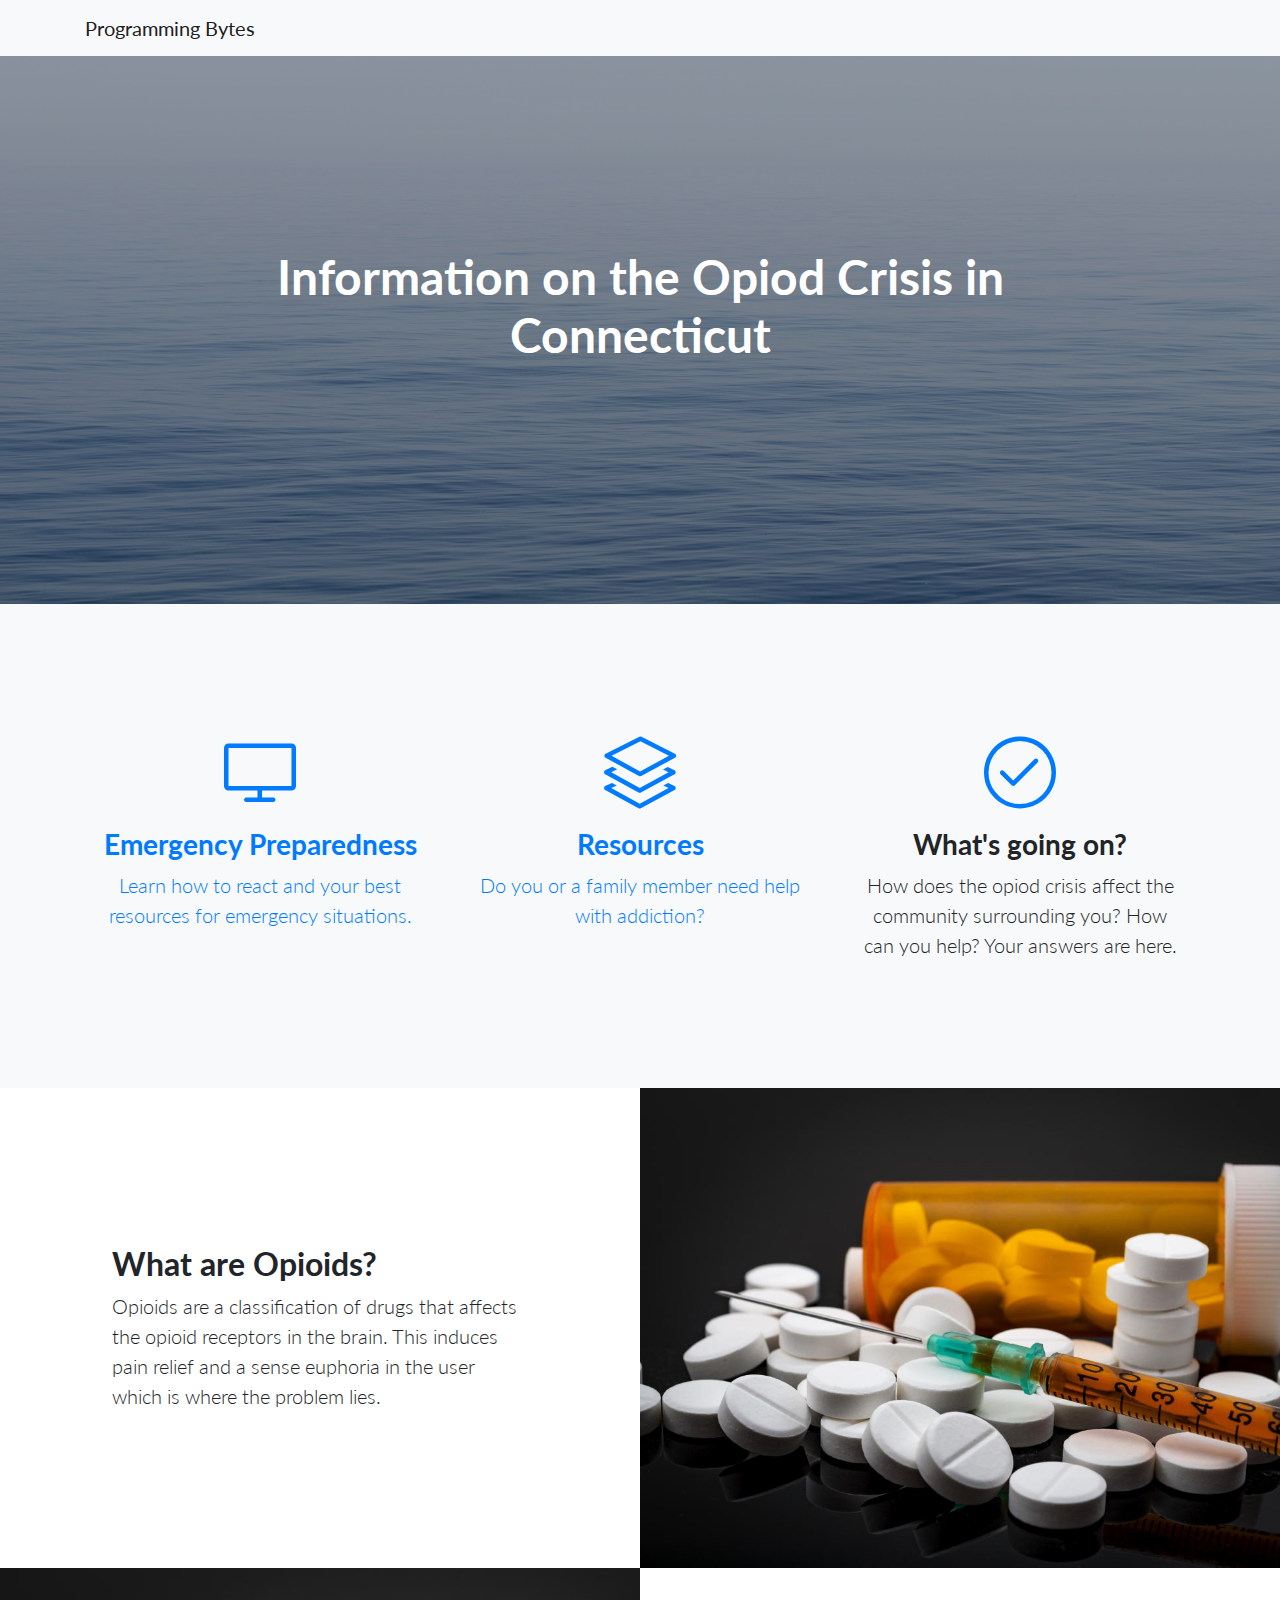
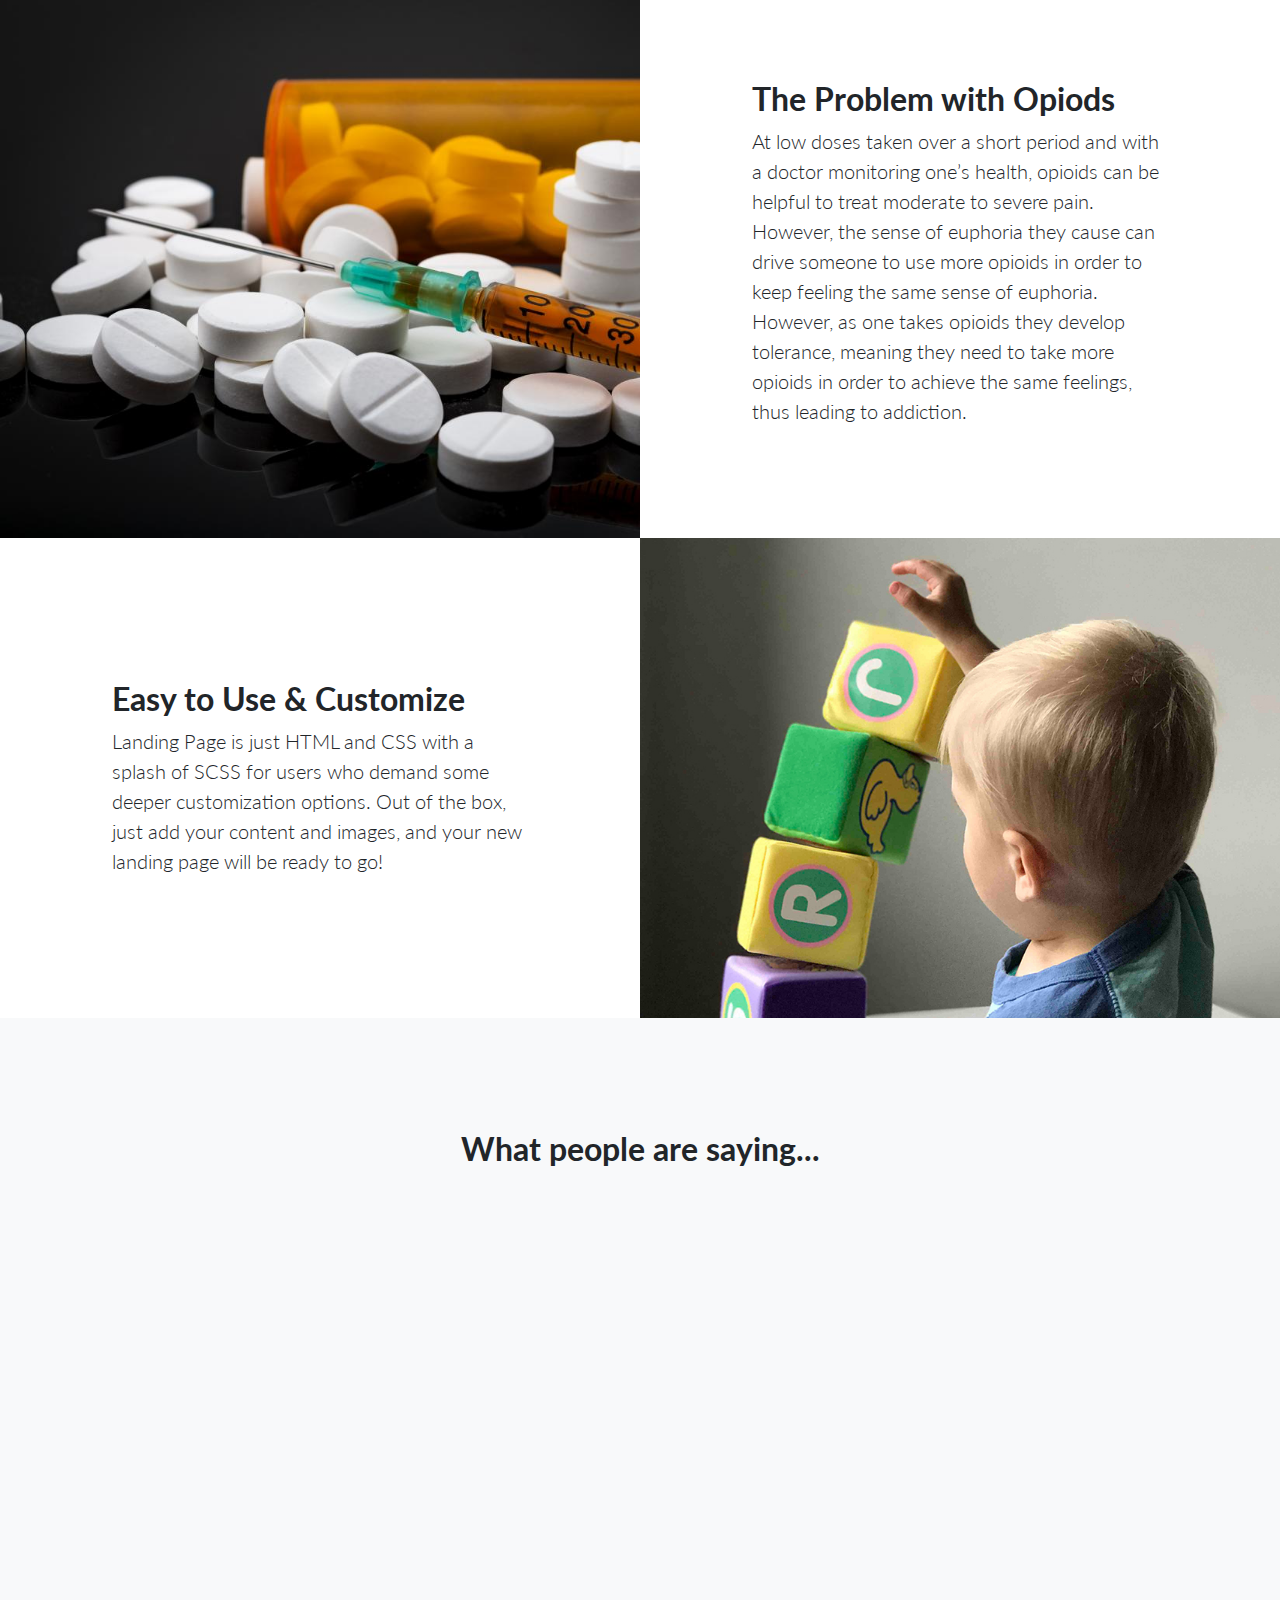
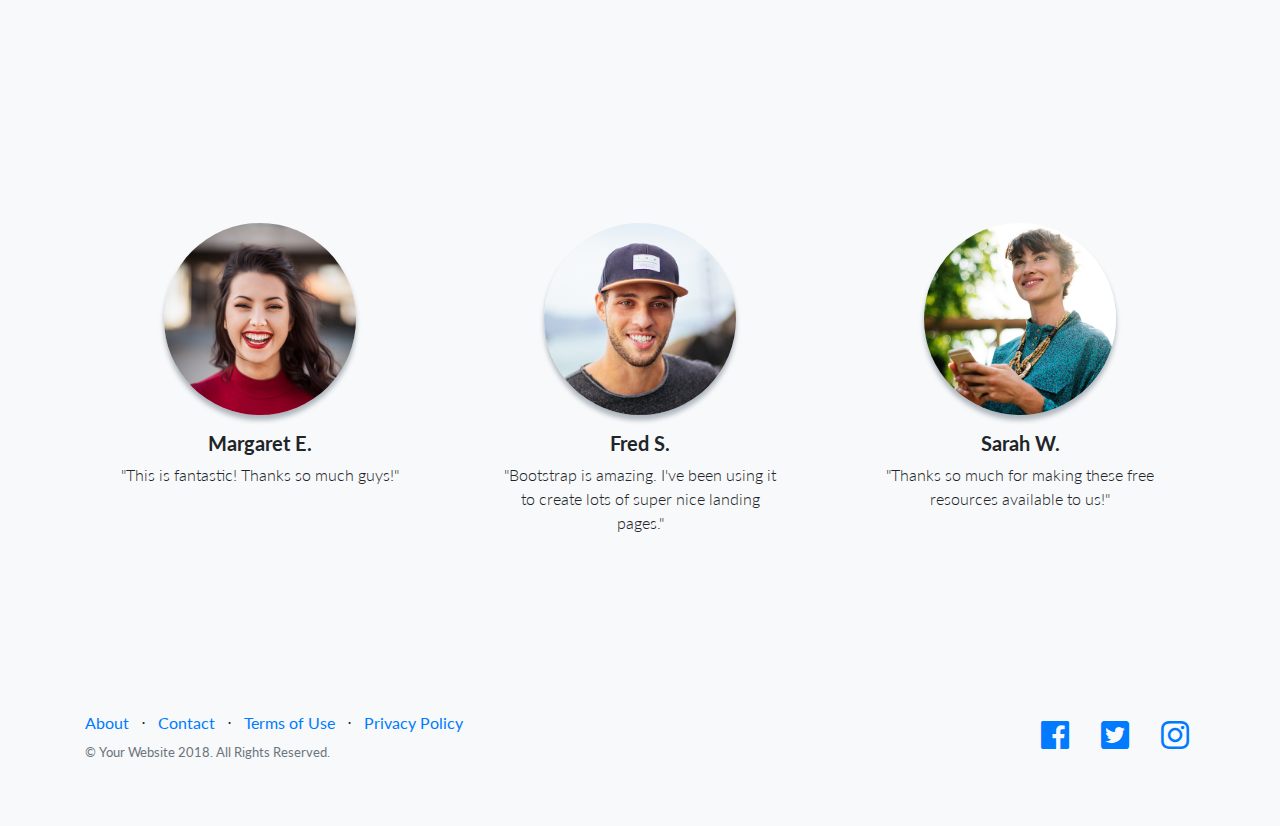
==== commit 4f79c7f3: "Added nav links to Emergency Preparedness and Resources. Also typed 2 paragraphs one on what are opi" ====
--- a/startbootstrap-landing-page-gh-pages/index.html
+++ b/startbootstrap-landing-page-gh-pages/index.html
@@ -51,15 +51,19 @@
       <div class="container">
         <div class="row">
           <div class="col-lg-4">
+			<a href="emergency.html">
             <div class="features-icons-item mx-auto mb-5 mb-lg-0 mb-lg-3">
               <div class="features-icons-icon d-flex">
                 <i class="icon-screen-desktop m-auto text-primary" ></i>
               </div>
               <h3>Emergency Preparedness</h3>
-              <p class="lead mb-0">Learn how to react and your best resources for emergnecy situations.</p>
-            </div>
-          </div>
-          <div class="col-lg-4">
+              <p class="lead mb-0">Learn how to react and your best resources for emergency situations.</p>
+			</a>
+			</div>
+          </div>
+		  
+          <div class="col-lg-4">
+		  <a href = "resources.html">
             <div class="features-icons-item mx-auto mb-5 mb-lg-0 mb-lg-3">
               <div class="features-icons-icon d-flex">
                 <i class="icon-layers m-auto text-primary"></i>
@@ -67,7 +71,9 @@
               <h3> Resources</h3>
               <p class="lead mb-0">Do you or a family member need help with addiction?</p>
             </div>
-          </div>
+			  </a>
+          </div>
+		
           <div class="col-lg-4">
             <div class="features-icons-item mx-auto mb-0 mb-lg-3">
               <div class="features-icons-icon d-flex">
@@ -86,17 +92,17 @@
       <div class="container-fluid p-0">
         <div class="row no-gutters">
 
-          <div class="col-lg-6 order-lg-2 text-white showcase-img" style="background-image: url('img/bg-showcase-1.jpg');"></div>
+          <div class="col-lg-6 order-lg-2 text-white showcase-img" style="background-image: url('img/opioids.jpg');"></div>
           <div class="col-lg-6 order-lg-1 my-auto showcase-text">
-            <h2>Fully Responsive Design</h2>
-            <p class="lead mb-0">When you use a theme created by Start Bootstrap, you know that the theme will look great on any device, whether it's a phone, tablet, or desktop the page will behave responsively!</p>
+            <h2>What are Opioids?</h2>
+            <p class="lead mb-0">Opioids are a classification of drugs that affects the opioid receptors in the brain. This induces pain relief and a sense euphoria in the user which is where the problem lies. </p>
           </div>
         </div>
         <div class="row no-gutters">
-          <div class="col-lg-6 text-white showcase-img" style="background-image: url('img/bg-showcase-2.jpg');"></div>
+          <div class="col-lg-6 text-white showcase-img" style="background-image: url('img/opioids.jpg');"></div>
           <div class="col-lg-6 my-auto showcase-text">
-            <h2>Updated For Bootstrap 4</h2>
-            <p class="lead mb-0">Newly improved, and full of great utility classes, Bootstrap 4 is leading the way in mobile responsive web development! All of the themes on Start Bootstrap are now using Bootstrap 4!</p>
+            <h2>The Problem with Opiods</h2>
+            <p class="lead mb-0">At low doses taken over a short period and with a doctor monitoring one’s health, opioids can be helpful to treat moderate to severe pain. However, the sense of euphoria they cause can drive someone to use more opioids in order to keep feeling the same sense of euphoria. However, as one takes opioids they develop tolerance, meaning they need to take more opioids in order to achieve the same feelings, thus leading to addiction.</p>
           </div>
         </div>
         <div class="row no-gutters">
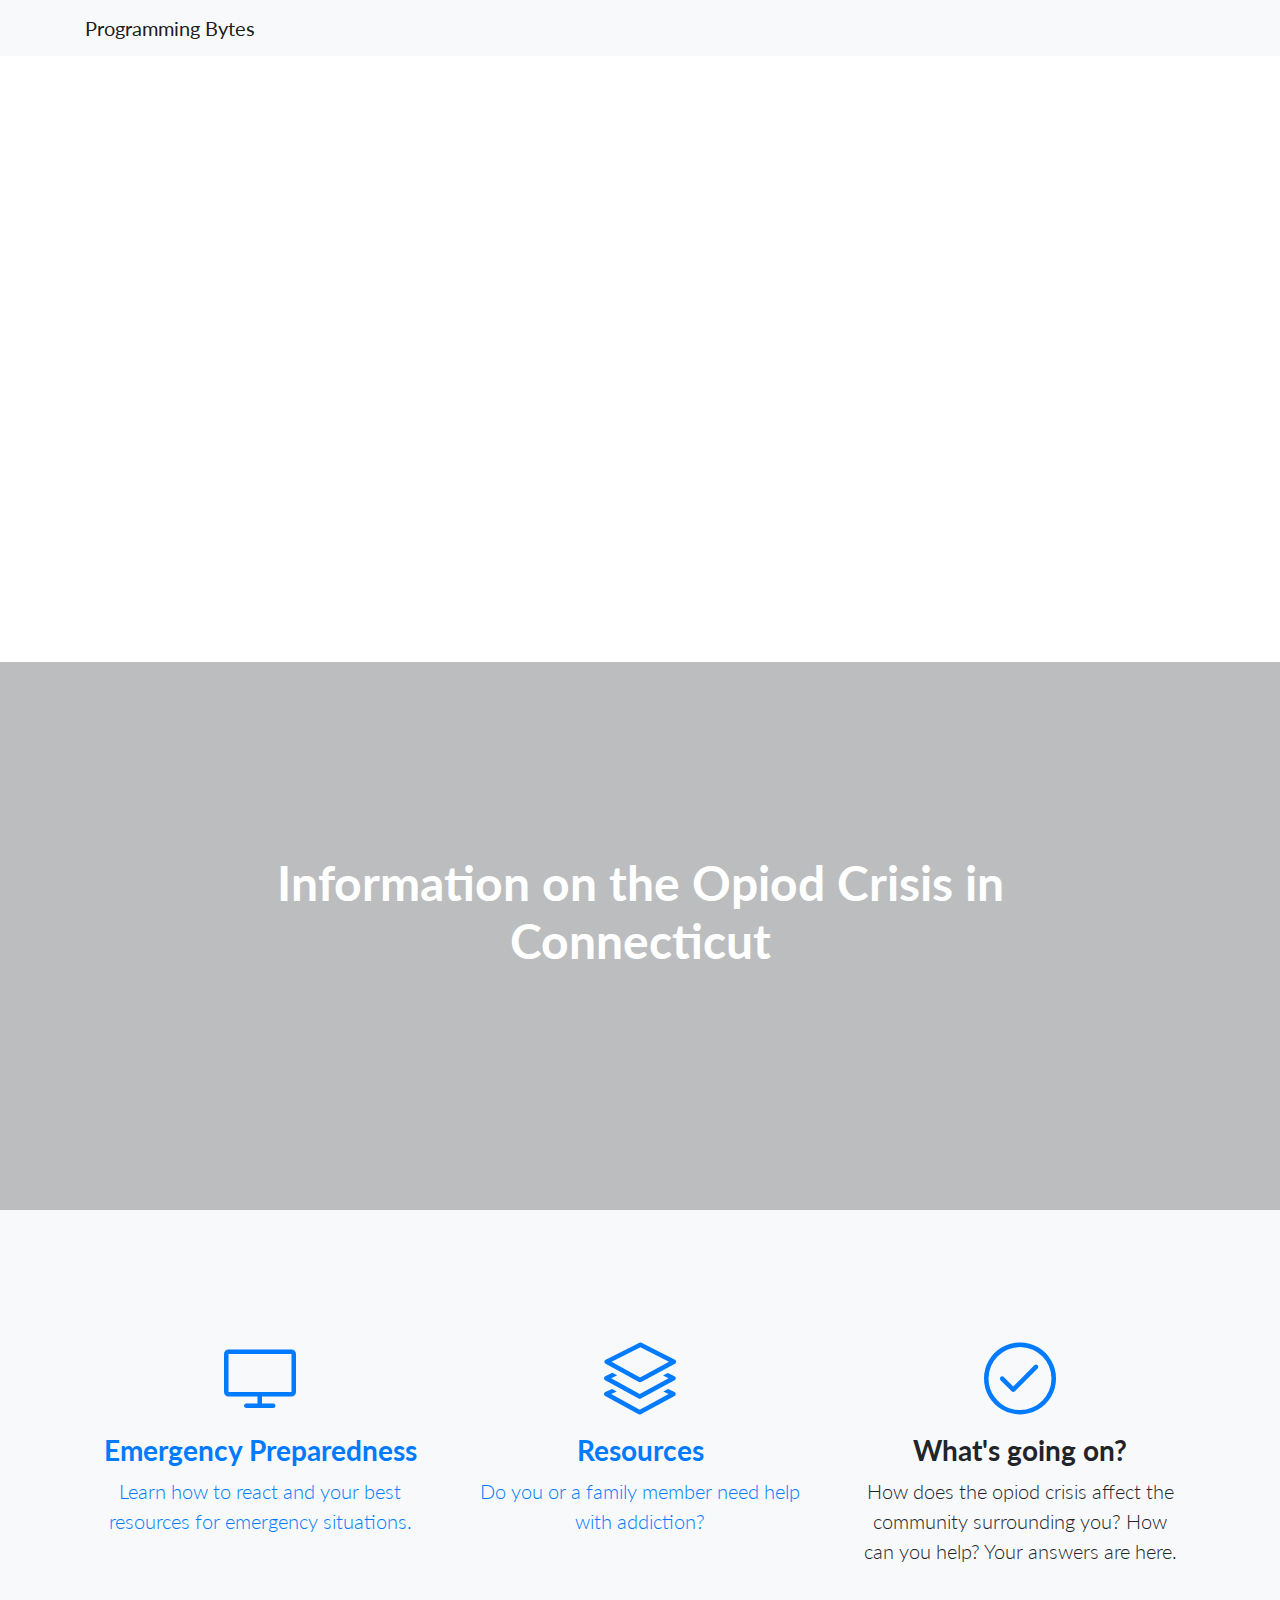
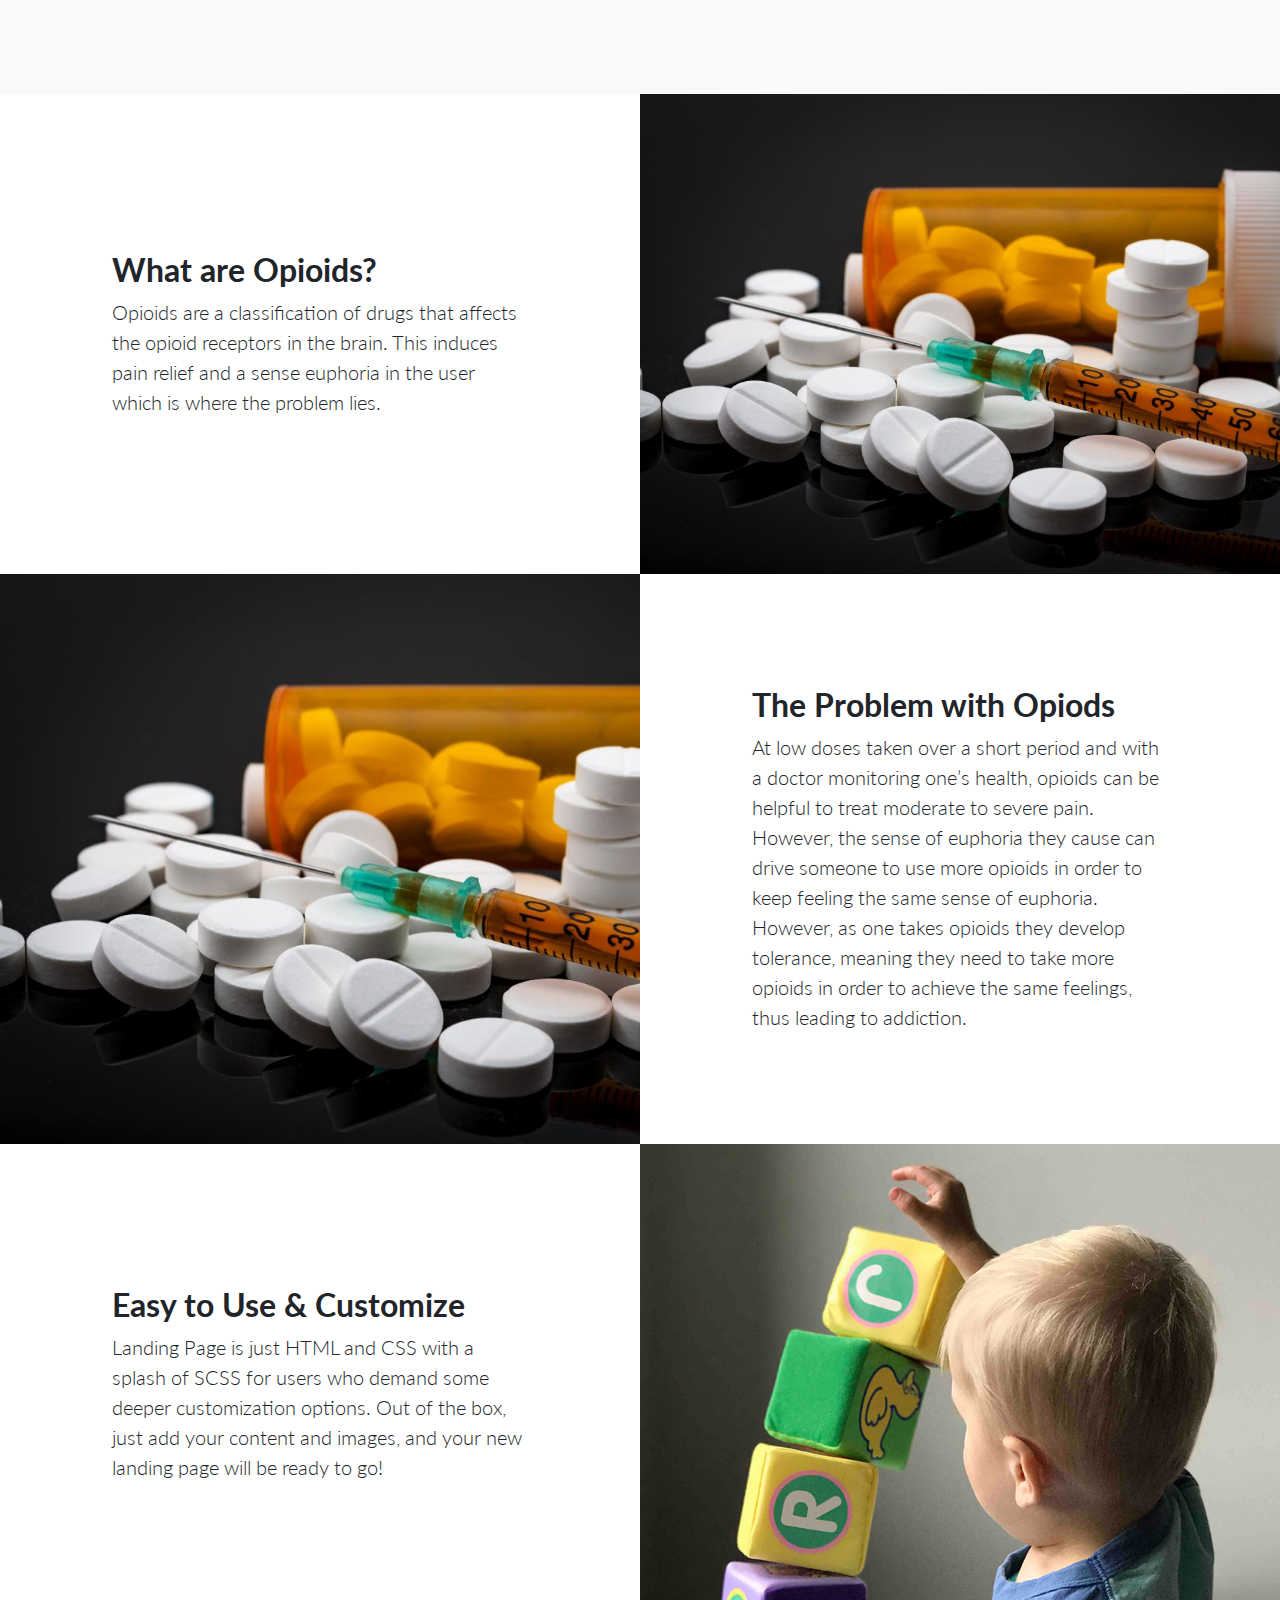
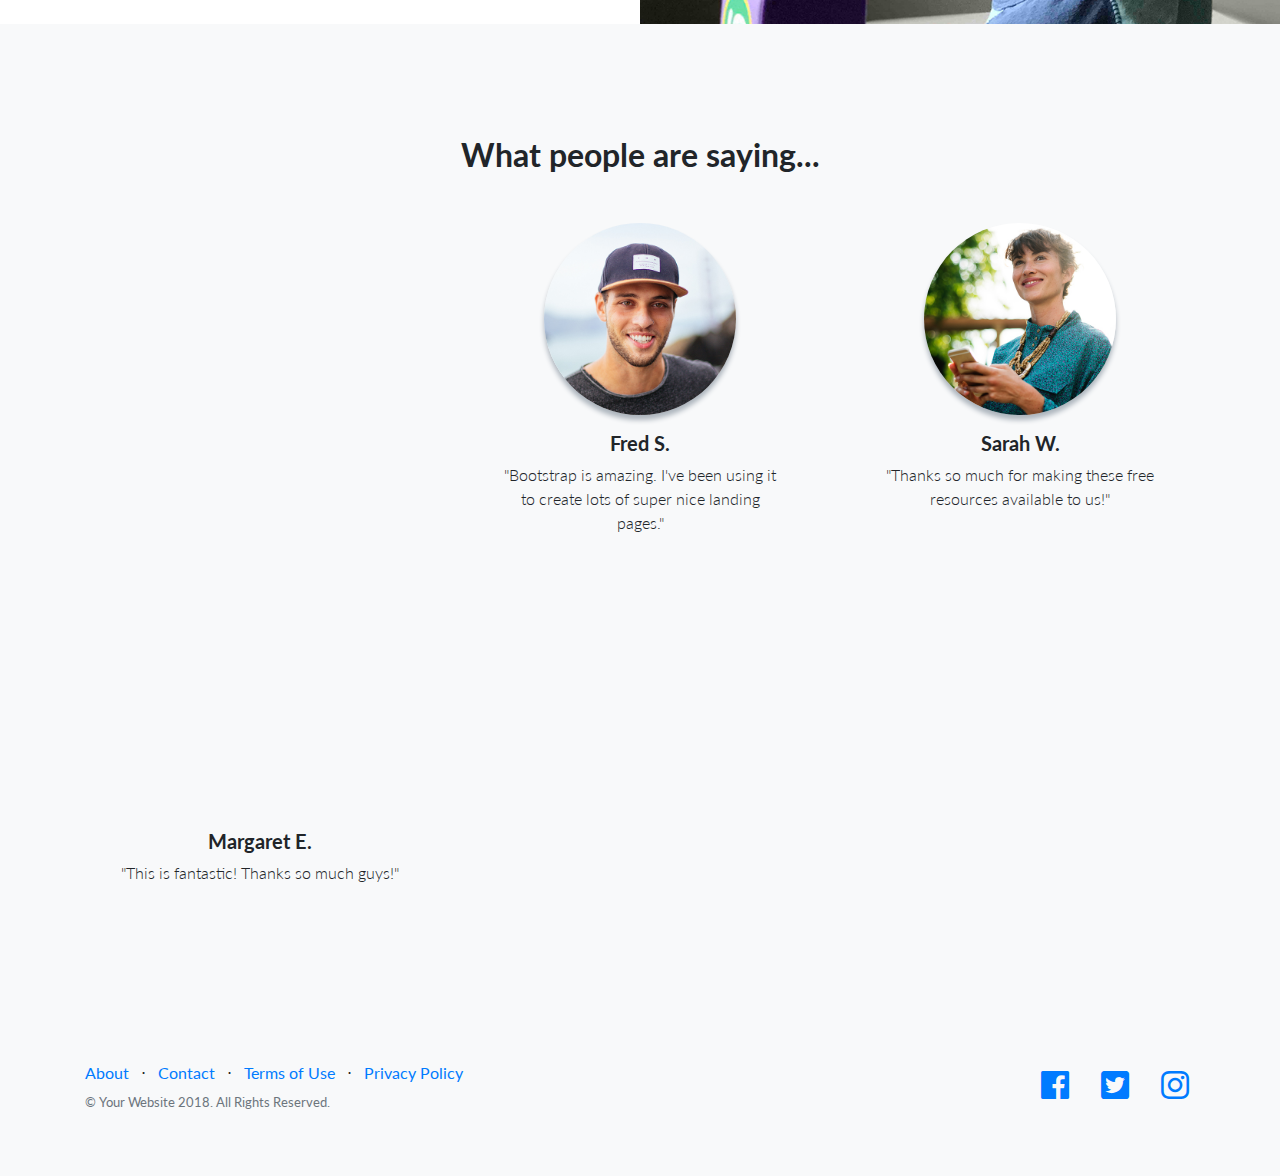
==== commit ca5fb4f4: "added data sets into data folder" ====
--- a/startbootstrap-landing-page-gh-pages/index.html
+++ b/startbootstrap-landing-page-gh-pages/index.html
@@ -31,7 +31,9 @@
 
       </div>
     </nav>
-
+    <div>
+      <iframe width="800" height="600" src="https://app.powerbi.com/view?r=eyJrIjoiMTcxZjI1Y2ItNDRlNi00OTExLWFhZjgtOGNjODMxZGVkMDVlIiwidCI6ImI3OGI5MWU4LTQyOGUtNDIyZi1hNWI0LWE4ZjZjYWIwNzEwNCIsImMiOjF9" frameborder="0" allowFullScreen="true"></iframe>
+    </div>
     <!-- Masthead -->
     <header class="masthead text-white text-center">
       <div class="overlay"></div>
@@ -119,13 +121,10 @@
     <section class="testimonials text-center bg-light">
       <div class="container">
         <h2 class="mb-5">What people are saying...</h2>
-        <div>
-          <iframe width="800" height="600" src="https://app.powerbi.com/view?r=eyJrIjoiMTcxZjI1Y2ItNDRlNi00OTExLWFhZjgtOGNjODMxZGVkMDVlIiwidCI6ImI3OGI5MWU4LTQyOGUtNDIyZi1hNWI0LWE4ZjZjYWIwNzEwNCIsImMiOjF9" frameborder="0" allowFullScreen="true"></iframe>
-        </div>
         <div class="row">
           <div class="col-lg-4">
             <div class="testimonial-item mx-auto mb-5 mb-lg-0">
-              <img class="img-fluid rounded-circle mb-3" src="img/testimonials-1.jpg" alt="">
+              <iframe width="800" height="600" src="https://app.powerbi.com/view?r=eyJrIjoiMTcxZjI1Y2ItNDRlNi00OTExLWFhZjgtOGNjODMxZGVkMDVlIiwidCI6ImI3OGI5MWU4LTQyOGUtNDIyZi1hNWI0LWE4ZjZjYWIwNzEwNCIsImMiOjF9" frameborder="0" allowFullScreen="true"></iframe>
               <h5>Margaret E.</h5>
               <p class="font-weight-light mb-0">"This is fantastic! Thanks so much guys!"</p>
             </div>
--- a/startbootstrap-landing-page-gh-pages/css/landing-page.min.css
+++ b/startbootstrap-landing-page-gh-pages/css/landing-page.min.css
@@ -2,4 +2,4 @@
  * Start Bootstrap - Landing Page v5.0.0 (https://startbootstrap.com/template-overviews/landing-page)
  * Copyright 2013-2018 Start Bootstrap
  * Licensed under MIT (https://github.com/BlackrockDigital/startbootstrap-landing-page/blob/master/LICENSE)
- */body{font-family:Lato,'Helvetica Neue',Helvetica,Arial,sans-serif}h1,h2,h3,h4,h5,h6{font-family:Lato,'Helvetica Neue',Helvetica,Arial,sans-serif;font-weight:700}header.masthead{position:relative;background-color:#343a40;background:url(../img/bg-masthead.jpg) no-repeat center center;background-size:cover;padding-top:8rem;padding-bottom:8rem}header.masthead .overlay{position:absolute;background-color:#212529;height:100%;width:100%;top:0;left:0;opacity:.3}header.masthead h1{font-size:2rem}@media (min-width:768px){header.masthead{padding-top:12rem;padding-bottom:12rem}header.masthead h1{font-size:3rem}}.showcase .showcase-text{padding:3rem}.showcase .showcase-img{min-height:30rem;background-size:cover}@media (min-width:768px){.showcase .showcase-text{padding:7rem}}.features-icons{padding-top:7rem;padding-bottom:7rem}.features-icons .features-icons-item{max-width:20rem}.features-icons .features-icons-item .features-icons-icon{height:7rem}.features-icons .features-icons-item .features-icons-icon i{font-size:4.5rem}.features-icons .features-icons-item:hover .features-icons-icon i{font-size:5rem}.testimonials{padding-top:7rem;padding-bottom:7rem}.testimonials .testimonial-item{max-width:18rem}.testimonials .testimonial-item img{max-width:12rem;-webkit-box-shadow:0 5px 5px 0 #adb5bd;box-shadow:0 5px 5px 0 #adb5bd}.call-to-action{position:relative;background-color:#343a40;background:url(../img/bg-masthead.jpg) no-repeat center center;background-size:cover;padding-top:7rem;padding-bottom:7rem}.call-to-action .overlay{position:absolute;background-color:#212529;height:100%;width:100%;top:0;left:0;opacity:.3}footer.footer{padding-top:4rem;padding-bottom:4rem}+ */body{font-family:Lato,'Helvetica Neue',Helvetica,Arial,sans-serif}h1,h2,h3,h4,h5,h6{font-family:Lato,'Helvetica Neue',Helvetica,Arial,sans-serif;font-weight:700}header.masthead{position:relative;background-color:#343a40;background:url(https://www.goodfreephotos.com/cache/united-states/connecticut/hartford/downtown-skyline-beyond-the-lake-hartford-connecticut.jpg) no-repeat center center;background-size:cover;padding-top:8rem;padding-bottom:8rem}header.masthead .overlay{position:absolute;background-color:#212529;height:100%;width:100%;top:0;left:0;opacity:.3}header.masthead h1{font-size:2rem}@media (min-width:768px){header.masthead{padding-top:12rem;padding-bottom:12rem}header.masthead h1{font-size:3rem}}.showcase .showcase-text{padding:3rem}.showcase .showcase-img{min-height:30rem;background-size:cover}@media (min-width:768px){.showcase .showcase-text{padding:7rem}}.features-icons{padding-top:7rem;padding-bottom:7rem}.features-icons .features-icons-item{max-width:20rem}.features-icons .features-icons-item .features-icons-icon{height:7rem}.features-icons .features-icons-item .features-icons-icon i{font-size:4.5rem}.features-icons .features-icons-item:hover .features-icons-icon i{font-size:5rem}.testimonials{padding-top:7rem;padding-bottom:7rem}.testimonials .testimonial-item{max-width:18rem}.testimonials .testimonial-item img{max-width:12rem;-webkit-box-shadow:0 5px 5px 0 #adb5bd;box-shadow:0 5px 5px 0 #adb5bd}.call-to-action{position:relative;background-color:#343a40;background:url(../img/bg-masthead.jpg) no-repeat center center;background-size:cover;padding-top:7rem;padding-bottom:7rem}.call-to-action .overlay{position:absolute;background-color:#212529;height:100%;width:100%;top:0;left:0;opacity:.3}footer.footer{padding-top:4rem;padding-bottom:4rem}
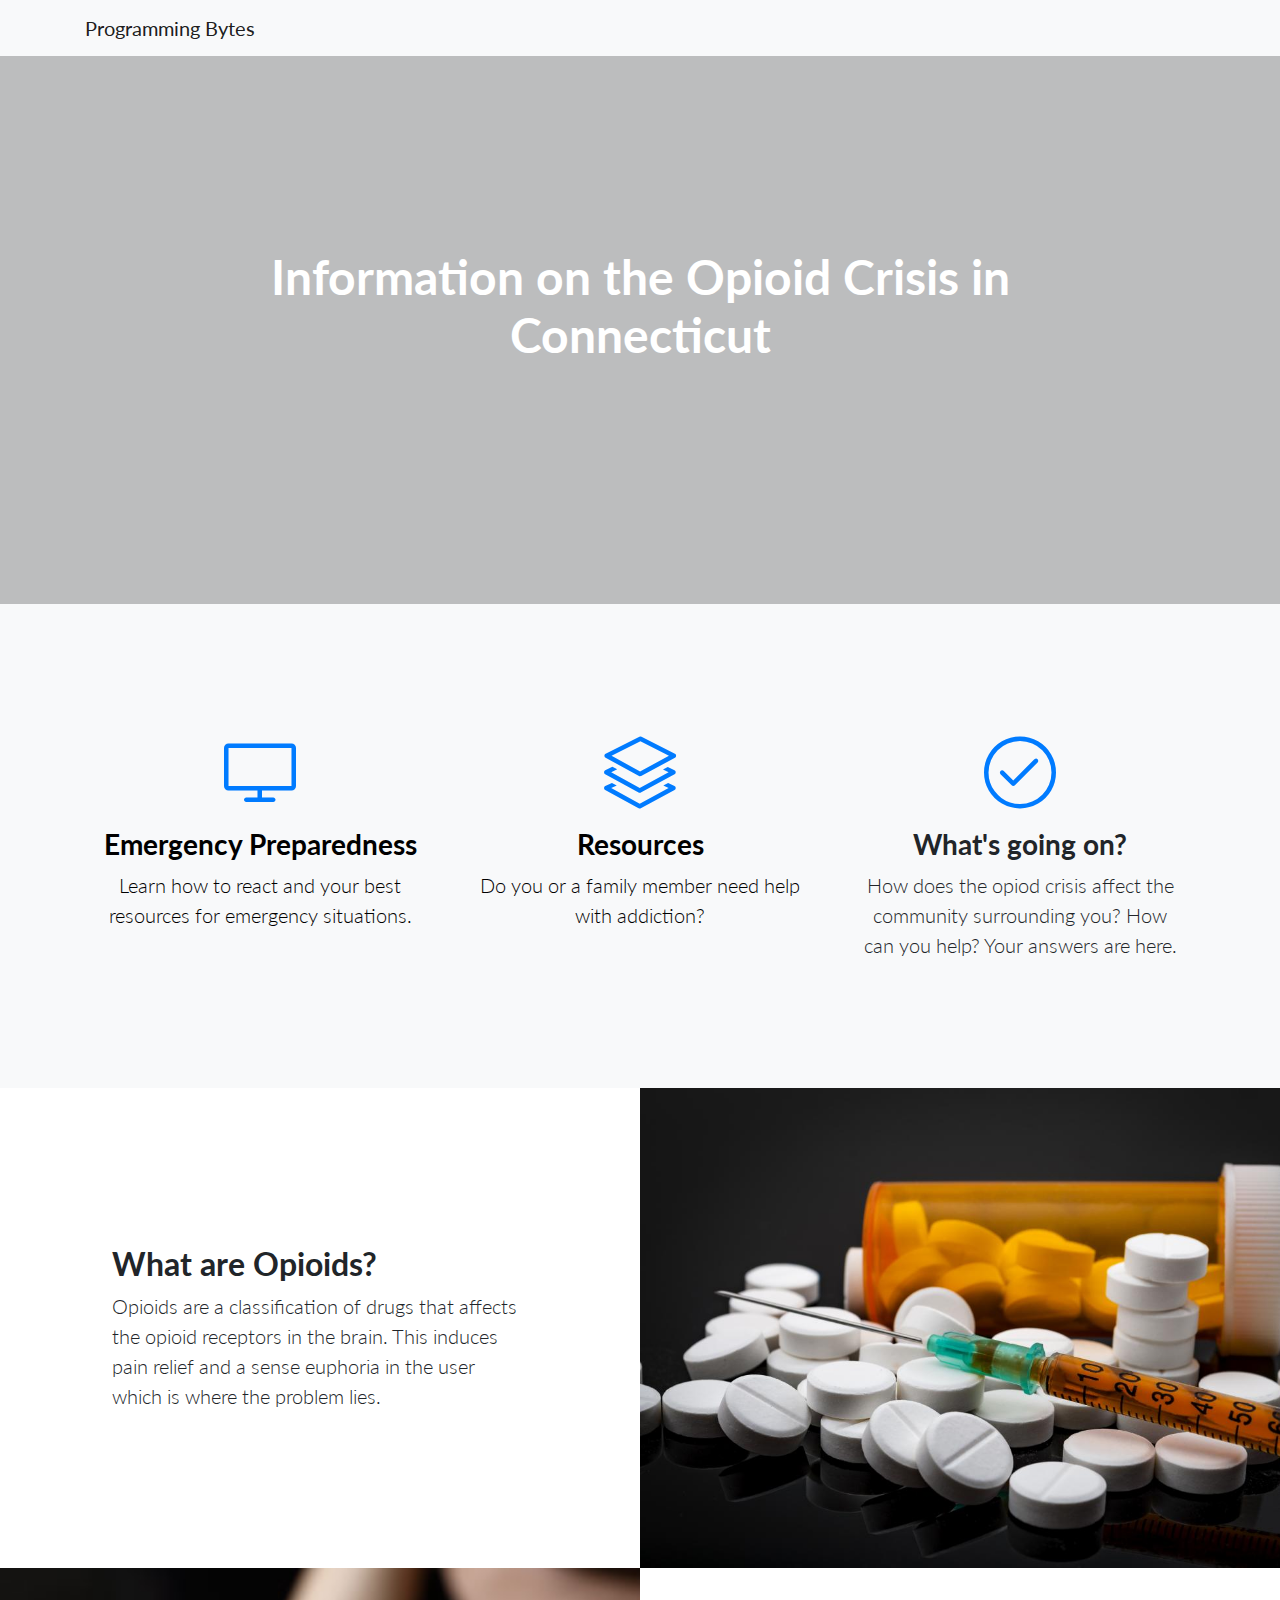
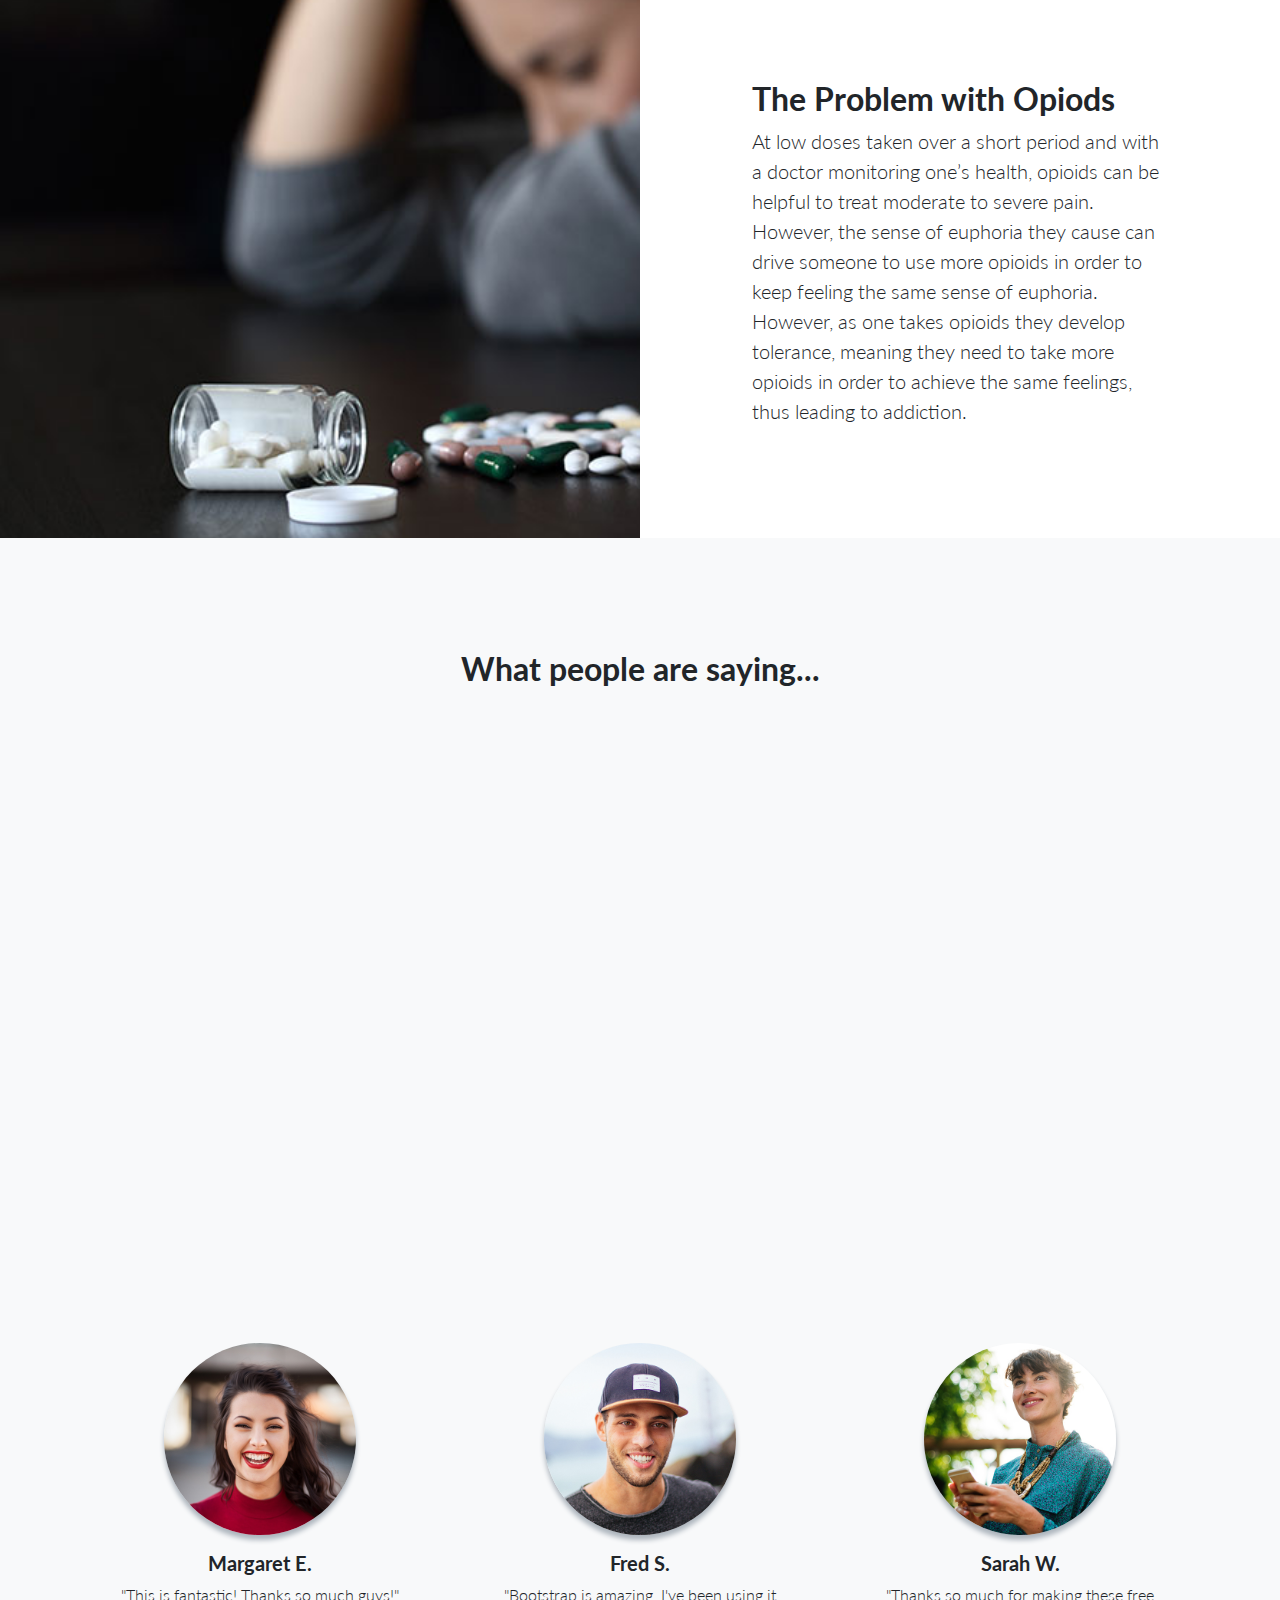
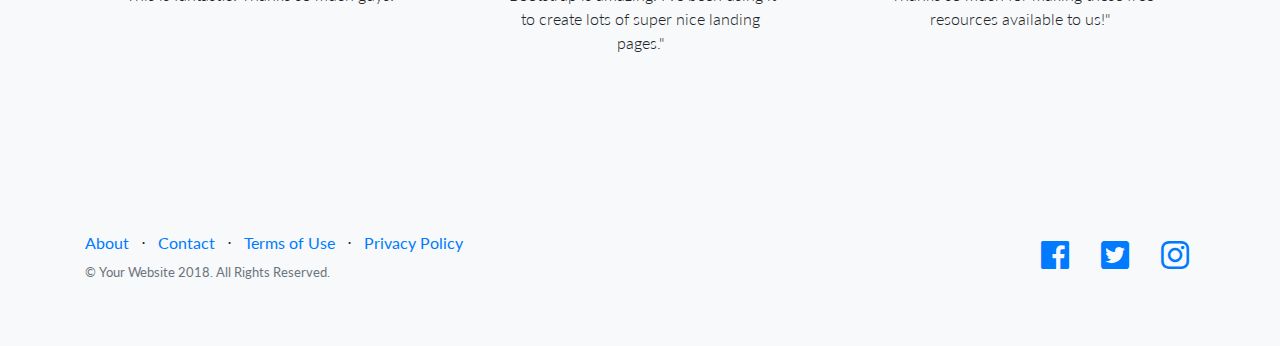
==== commit 07259b46: "Added images and text to the index and emergency page" ====
--- a/startbootstrap-landing-page-gh-pages/index.html
+++ b/startbootstrap-landing-page-gh-pages/index.html
@@ -31,16 +31,14 @@
 
       </div>
     </nav>
-    <div>
-      <iframe width="800" height="600" src="https://app.powerbi.com/view?r=eyJrIjoiMTcxZjI1Y2ItNDRlNi00OTExLWFhZjgtOGNjODMxZGVkMDVlIiwidCI6ImI3OGI5MWU4LTQyOGUtNDIyZi1hNWI0LWE4ZjZjYWIwNzEwNCIsImMiOjF9" frameborder="0" allowFullScreen="true"></iframe>
-    </div>
+
     <!-- Masthead -->
     <header class="masthead text-white text-center">
       <div class="overlay"></div>
       <div class="container">
         <div class="row">
           <div class="col-xl-9 mx-auto">
-            <h1 class="mb-5">Information on the Opiod Crisis in Connecticut</h1>
+            <h1 class="mb-5">Information on the Opioid Crisis in Connecticut</h1>
           </div>
           <div class="col-md-10 col-lg-8 col-xl-7 mx-auto">
           </div>
@@ -53,7 +51,7 @@
       <div class="container">
         <div class="row">
           <div class="col-lg-4">
-			<a href="emergency.html">
+			<a href="emergency.html" style = "color: rgb(0,0,0)">
             <div class="features-icons-item mx-auto mb-5 mb-lg-0 mb-lg-3">
               <div class="features-icons-icon d-flex">
                 <i class="icon-screen-desktop m-auto text-primary" ></i>
@@ -65,7 +63,7 @@
           </div>
 		  
           <div class="col-lg-4">
-		  <a href = "resources.html">
+		  <a href = "resources.html" style = "color: rgb(0,0,0)">
             <div class="features-icons-item mx-auto mb-5 mb-lg-0 mb-lg-3">
               <div class="features-icons-icon d-flex">
                 <i class="icon-layers m-auto text-primary"></i>
@@ -101,18 +99,13 @@
           </div>
         </div>
         <div class="row no-gutters">
-          <div class="col-lg-6 text-white showcase-img" style="background-image: url('img/opioids.jpg');"></div>
+          <div class="col-lg-6 text-white showcase-img" style="background-image: url('img/addiction.jpg');"></div>
           <div class="col-lg-6 my-auto showcase-text">
             <h2>The Problem with Opiods</h2>
             <p class="lead mb-0">At low doses taken over a short period and with a doctor monitoring one’s health, opioids can be helpful to treat moderate to severe pain. However, the sense of euphoria they cause can drive someone to use more opioids in order to keep feeling the same sense of euphoria. However, as one takes opioids they develop tolerance, meaning they need to take more opioids in order to achieve the same feelings, thus leading to addiction.</p>
           </div>
         </div>
-        <div class="row no-gutters">
-          <div class="col-lg-6 order-lg-2 text-white showcase-img" style="background-image: url('img/bg-showcase-3.jpg');"></div>
-          <div class="col-lg-6 order-lg-1 my-auto showcase-text">
-            <h2>Easy to Use &amp; Customize</h2>
-            <p class="lead mb-0">Landing Page is just HTML and CSS with a splash of SCSS for users who demand some deeper customization options. Out of the box, just add your content and images, and your new landing page will be ready to go!</p>
-          </div>
+
         </div>
       </div>
     </section>
@@ -121,10 +114,13 @@
     <section class="testimonials text-center bg-light">
       <div class="container">
         <h2 class="mb-5">What people are saying...</h2>
+        <div>
+          <iframe width="800" height="600" src="https://app.powerbi.com/view?r=eyJrIjoiMTcxZjI1Y2ItNDRlNi00OTExLWFhZjgtOGNjODMxZGVkMDVlIiwidCI6ImI3OGI5MWU4LTQyOGUtNDIyZi1hNWI0LWE4ZjZjYWIwNzEwNCIsImMiOjF9" frameborder="0" allowFullScreen="true"></iframe>
+        </div>
         <div class="row">
           <div class="col-lg-4">
             <div class="testimonial-item mx-auto mb-5 mb-lg-0">
-              <iframe width="800" height="600" src="https://app.powerbi.com/view?r=eyJrIjoiMTcxZjI1Y2ItNDRlNi00OTExLWFhZjgtOGNjODMxZGVkMDVlIiwidCI6ImI3OGI5MWU4LTQyOGUtNDIyZi1hNWI0LWE4ZjZjYWIwNzEwNCIsImMiOjF9" frameborder="0" allowFullScreen="true"></iframe>
+              <img class="img-fluid rounded-circle mb-3" src="img/testimonials-1.jpg" alt="">
               <h5>Margaret E.</h5>
               <p class="font-weight-light mb-0">"This is fantastic! Thanks so much guys!"</p>
             </div>
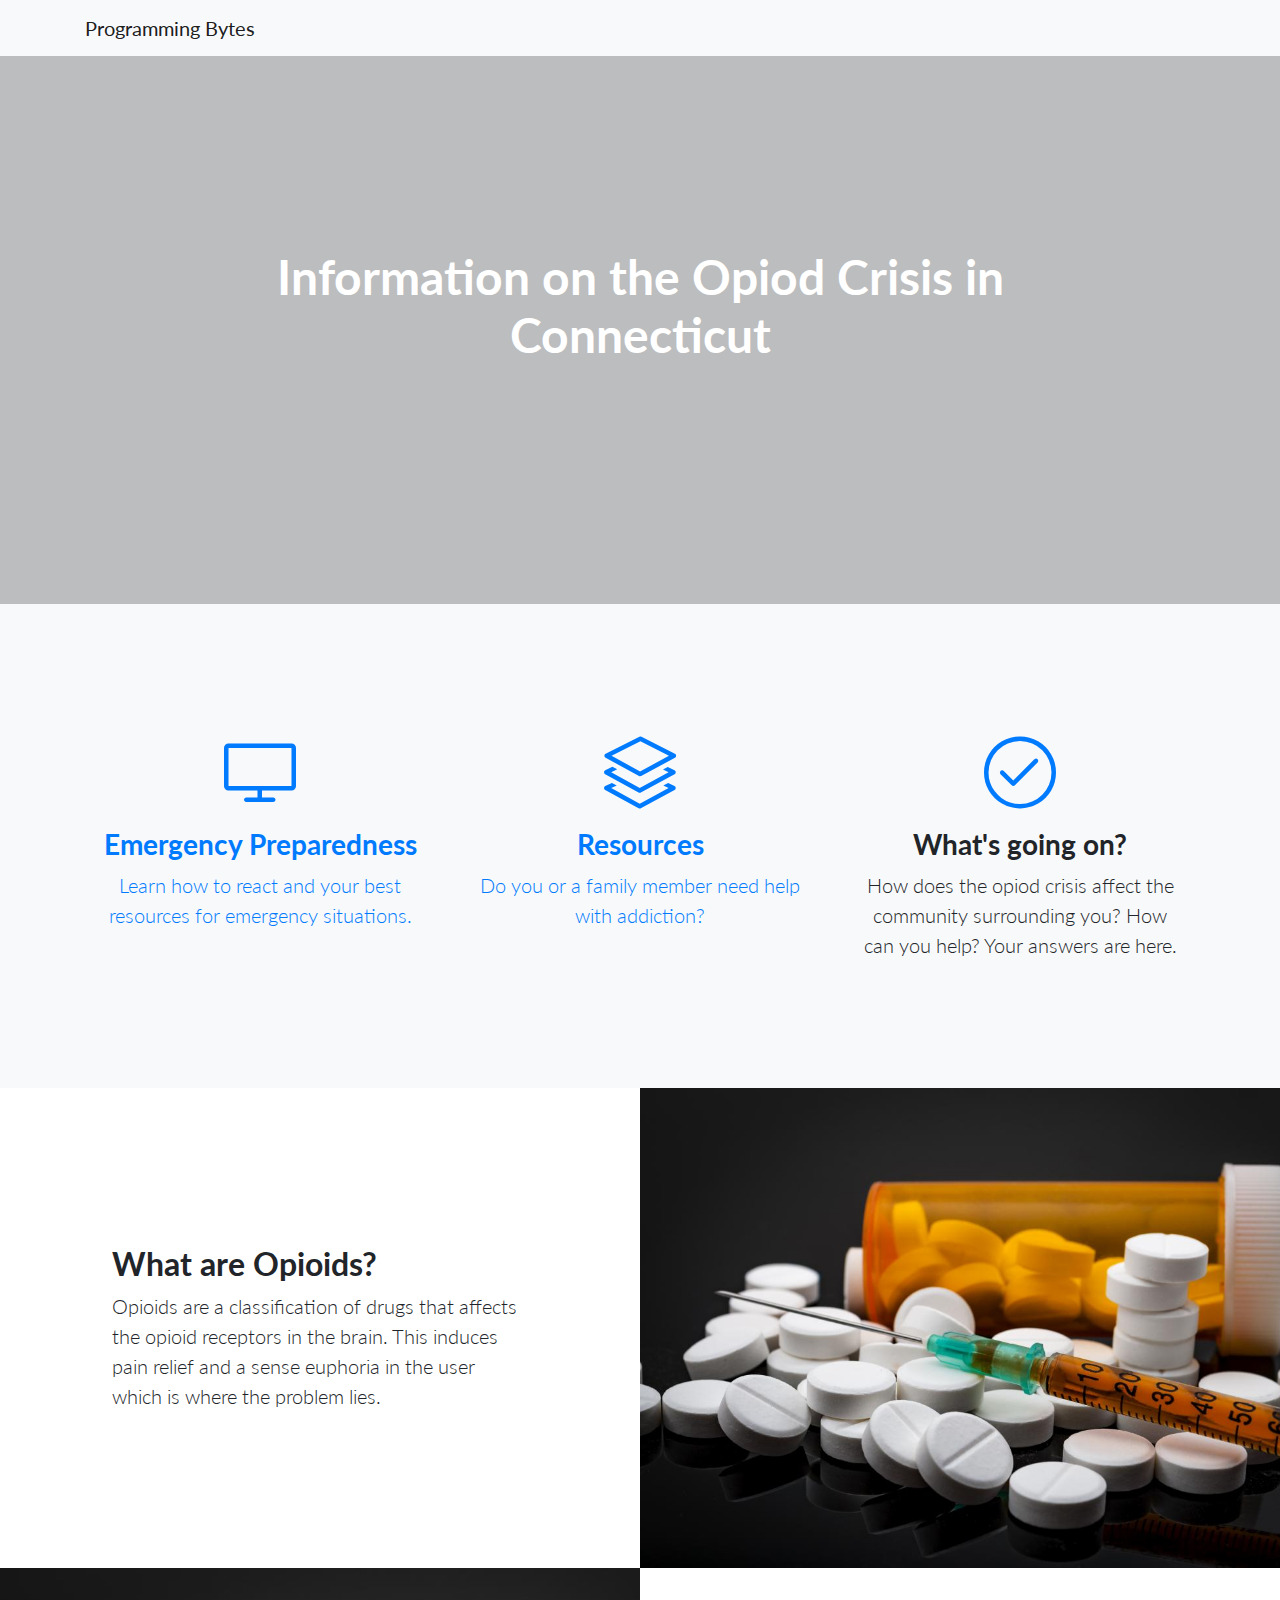
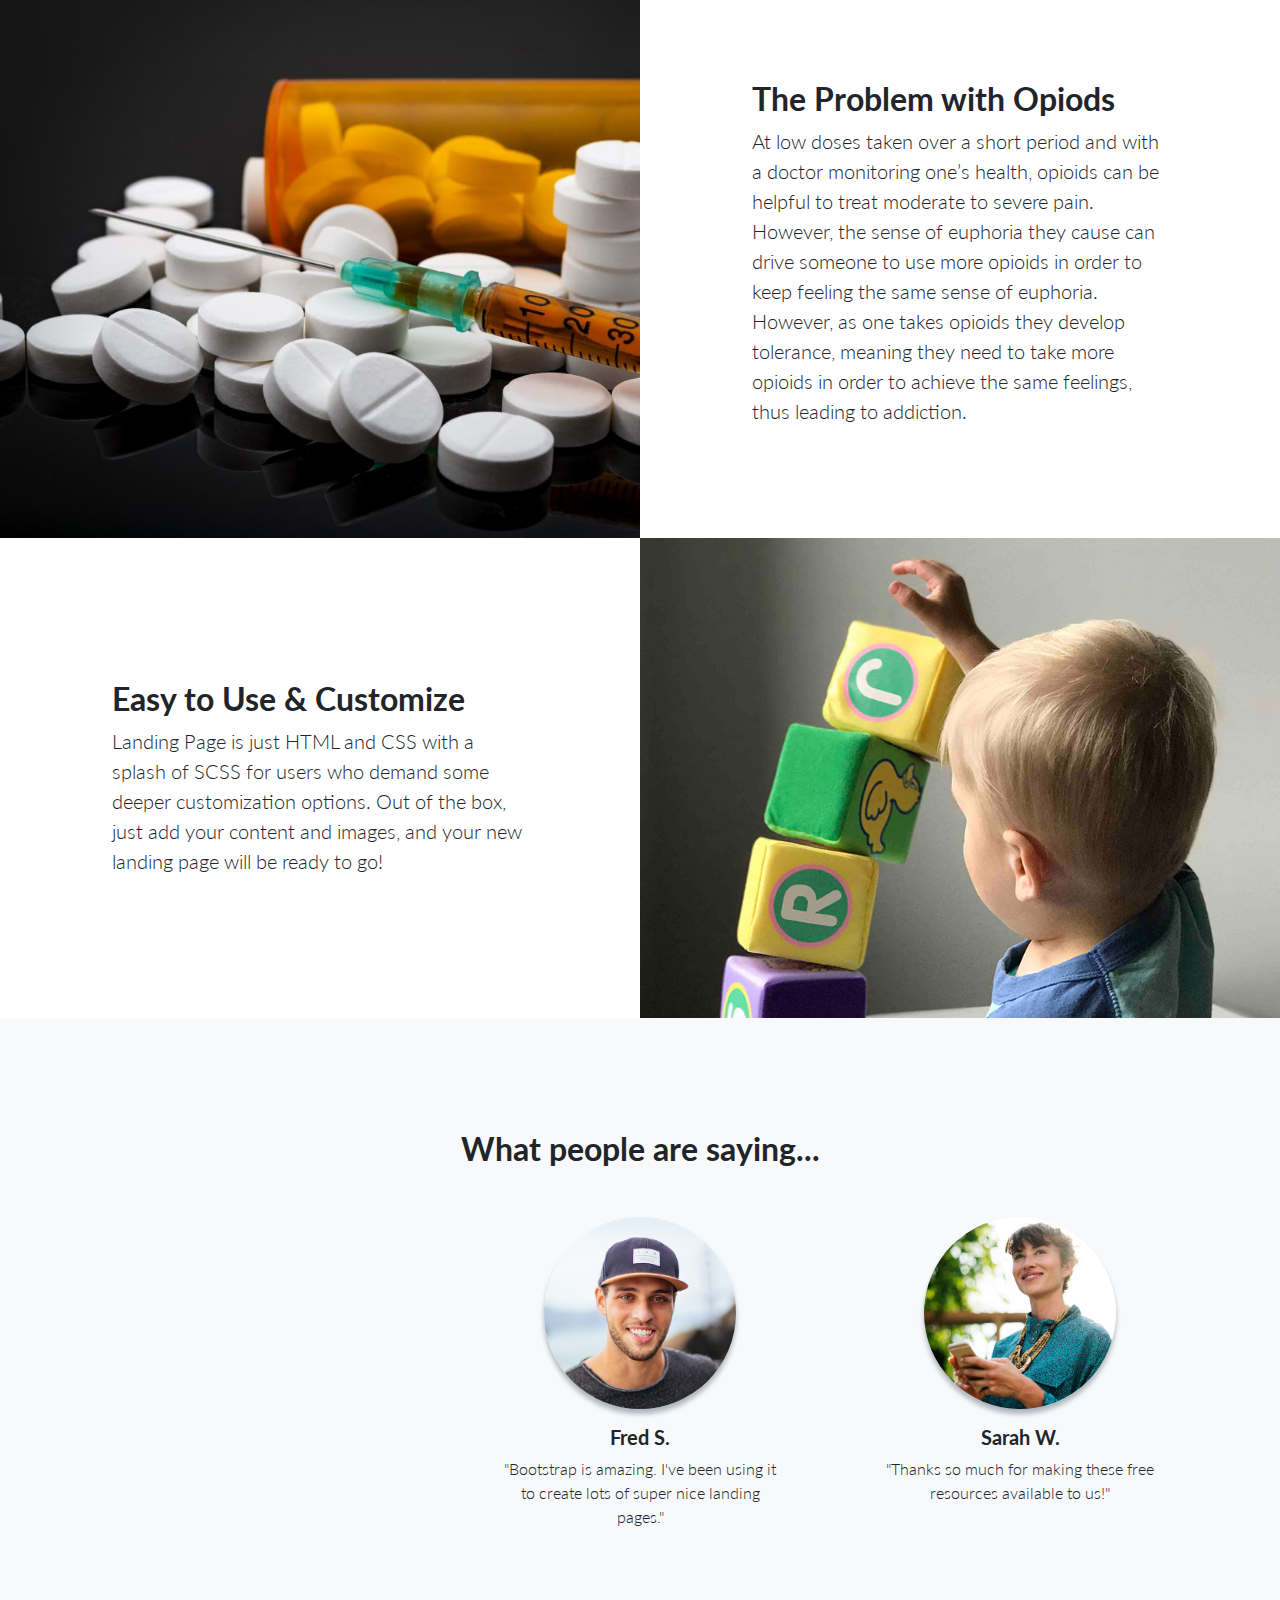
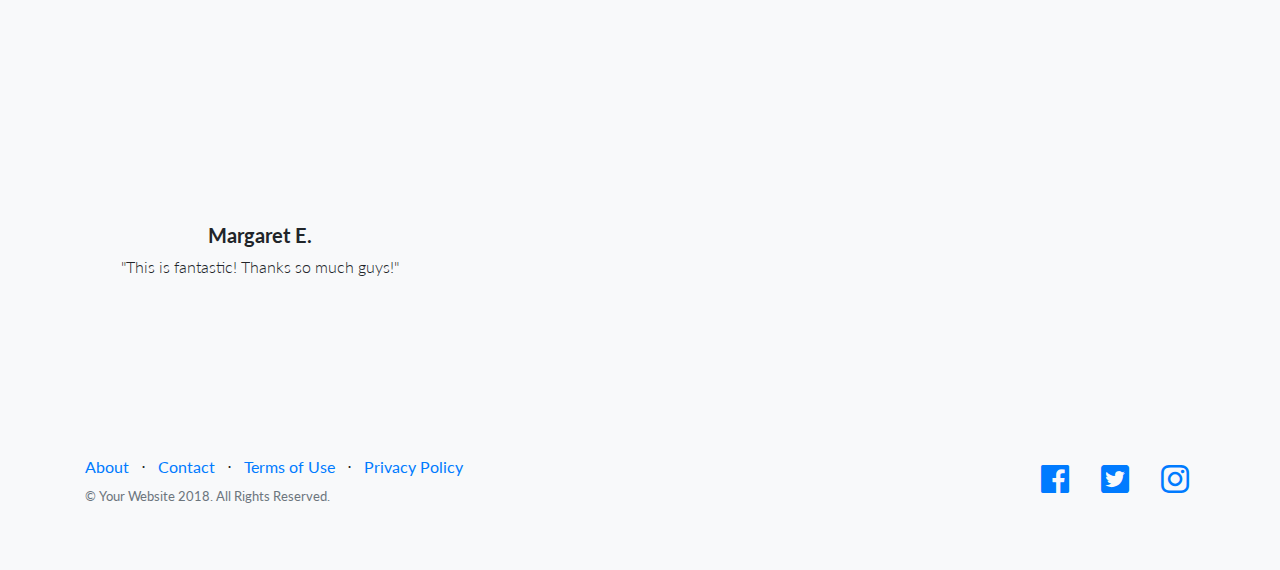
==== commit eb2e9252: "added more data and updates on general public page" ====
--- a/startbootstrap-landing-page-gh-pages/index.html
+++ b/startbootstrap-landing-page-gh-pages/index.html
@@ -38,7 +38,7 @@
       <div class="container">
         <div class="row">
           <div class="col-xl-9 mx-auto">
-            <h1 class="mb-5">Information on the Opioid Crisis in Connecticut</h1>
+            <h1 class="mb-5">Information on the Opiod Crisis in Connecticut</h1>
           </div>
           <div class="col-md-10 col-lg-8 col-xl-7 mx-auto">
           </div>
@@ -51,7 +51,7 @@
       <div class="container">
         <div class="row">
           <div class="col-lg-4">
-			<a href="emergency.html" style = "color: rgb(0,0,0)">
+			<a href="chartTest.html">
             <div class="features-icons-item mx-auto mb-5 mb-lg-0 mb-lg-3">
               <div class="features-icons-icon d-flex">
                 <i class="icon-screen-desktop m-auto text-primary" ></i>
@@ -61,9 +61,9 @@
 			</a>
 			</div>
           </div>
-		  
-          <div class="col-lg-4">
-		  <a href = "resources.html" style = "color: rgb(0,0,0)">
+
+          <div class="col-lg-4">
+		  <a href = "resources.html">
             <div class="features-icons-item mx-auto mb-5 mb-lg-0 mb-lg-3">
               <div class="features-icons-icon d-flex">
                 <i class="icon-layers m-auto text-primary"></i>
@@ -73,7 +73,7 @@
             </div>
 			  </a>
           </div>
-		
+
           <div class="col-lg-4">
             <div class="features-icons-item mx-auto mb-0 mb-lg-3">
               <div class="features-icons-icon d-flex">
@@ -99,13 +99,18 @@
           </div>
         </div>
         <div class="row no-gutters">
-          <div class="col-lg-6 text-white showcase-img" style="background-image: url('img/addiction.jpg');"></div>
+          <div class="col-lg-6 text-white showcase-img" style="background-image: url('img/opioids.jpg');"></div>
           <div class="col-lg-6 my-auto showcase-text">
             <h2>The Problem with Opiods</h2>
             <p class="lead mb-0">At low doses taken over a short period and with a doctor monitoring one’s health, opioids can be helpful to treat moderate to severe pain. However, the sense of euphoria they cause can drive someone to use more opioids in order to keep feeling the same sense of euphoria. However, as one takes opioids they develop tolerance, meaning they need to take more opioids in order to achieve the same feelings, thus leading to addiction.</p>
           </div>
         </div>
-
+        <div class="row no-gutters">
+          <div class="col-lg-6 order-lg-2 text-white showcase-img" style="background-image: url('img/bg-showcase-3.jpg');"></div>
+          <div class="col-lg-6 order-lg-1 my-auto showcase-text">
+            <h2>Easy to Use &amp; Customize</h2>
+            <p class="lead mb-0">Landing Page is just HTML and CSS with a splash of SCSS for users who demand some deeper customization options. Out of the box, just add your content and images, and your new landing page will be ready to go!</p>
+          </div>
         </div>
       </div>
     </section>
@@ -114,13 +119,10 @@
     <section class="testimonials text-center bg-light">
       <div class="container">
         <h2 class="mb-5">What people are saying...</h2>
-        <div>
-          <iframe width="800" height="600" src="https://app.powerbi.com/view?r=eyJrIjoiMTcxZjI1Y2ItNDRlNi00OTExLWFhZjgtOGNjODMxZGVkMDVlIiwidCI6ImI3OGI5MWU4LTQyOGUtNDIyZi1hNWI0LWE4ZjZjYWIwNzEwNCIsImMiOjF9" frameborder="0" allowFullScreen="true"></iframe>
-        </div>
         <div class="row">
           <div class="col-lg-4">
             <div class="testimonial-item mx-auto mb-5 mb-lg-0">
-              <img class="img-fluid rounded-circle mb-3" src="img/testimonials-1.jpg" alt="">
+              <iframe width="800" height="600" src="https://app.powerbi.com/view?r=eyJrIjoiMTcxZjI1Y2ItNDRlNi00OTExLWFhZjgtOGNjODMxZGVkMDVlIiwidCI6ImI3OGI5MWU4LTQyOGUtNDIyZi1hNWI0LWE4ZjZjYWIwNzEwNCIsImMiOjF9" frameborder="0" allowFullScreen="true"></iframe>
               <h5>Margaret E.</h5>
               <p class="font-weight-light mb-0">"This is fantastic! Thanks so much guys!"</p>
             </div>
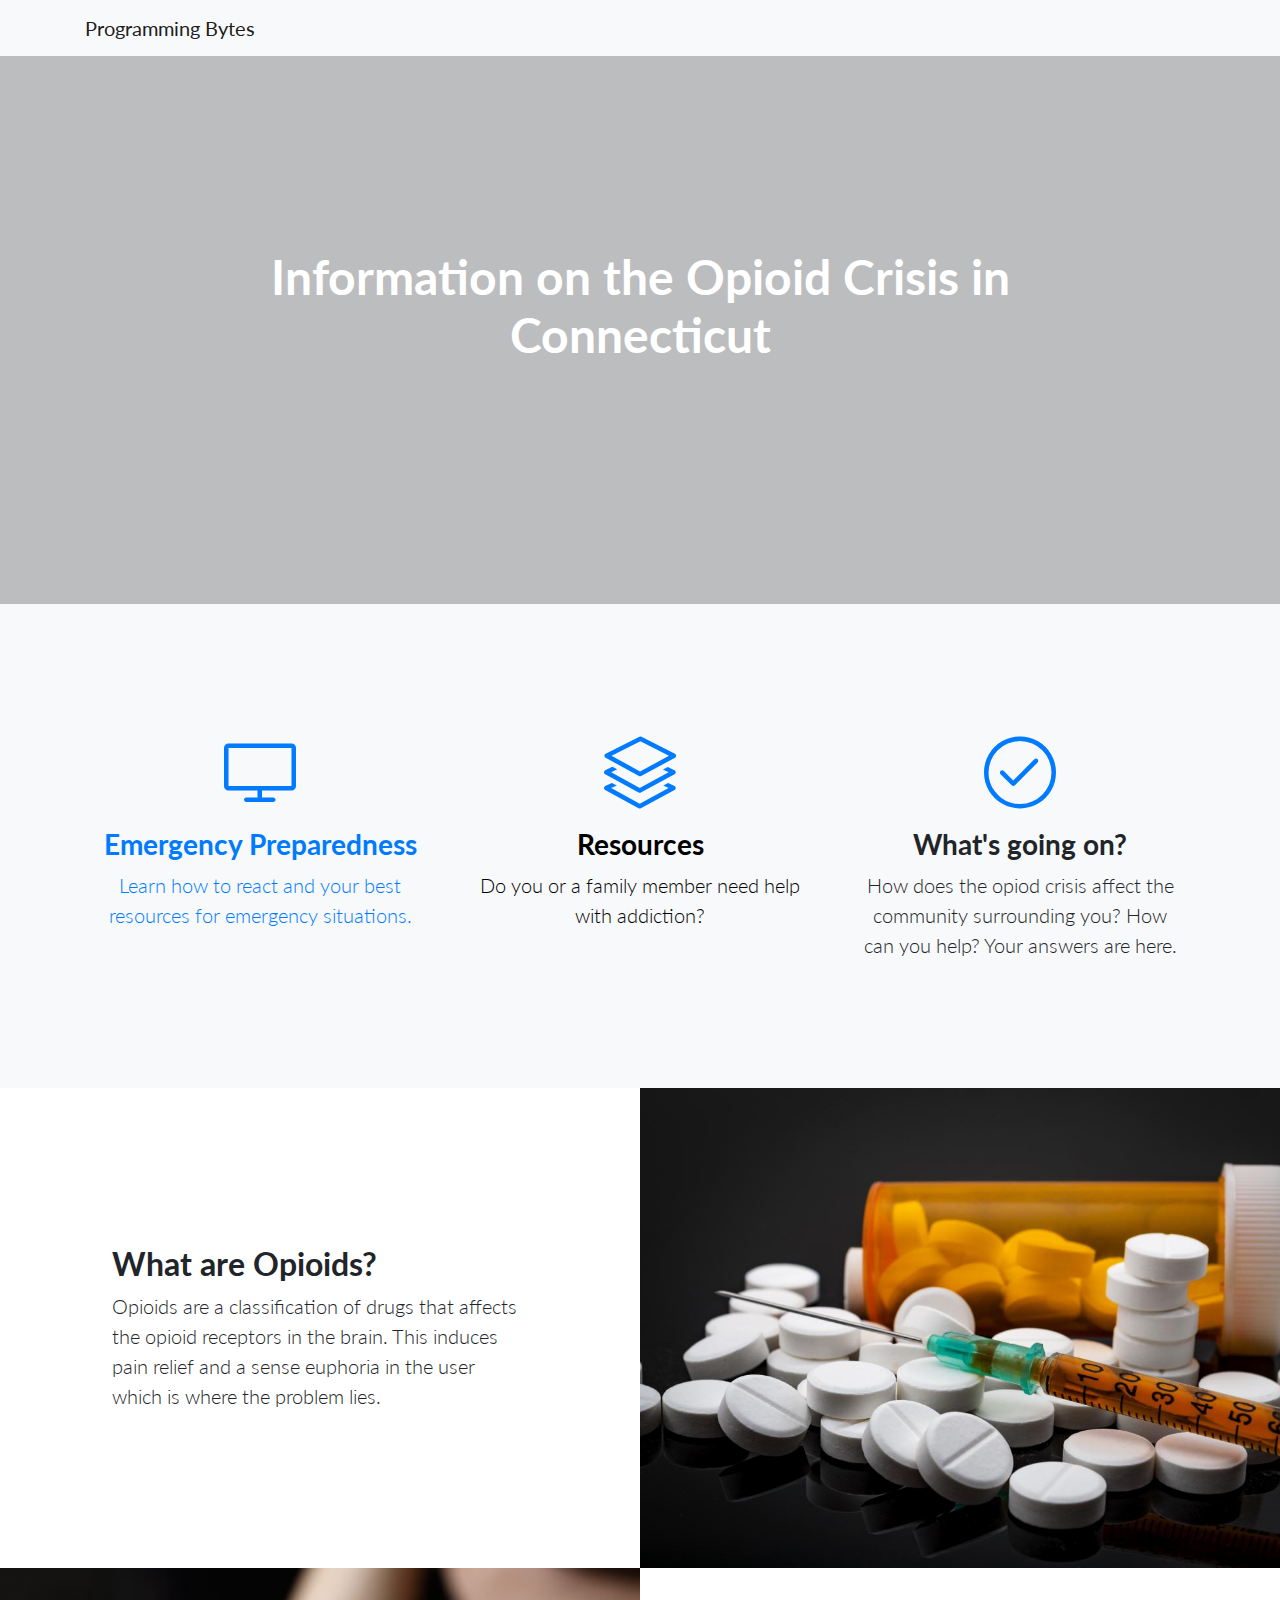
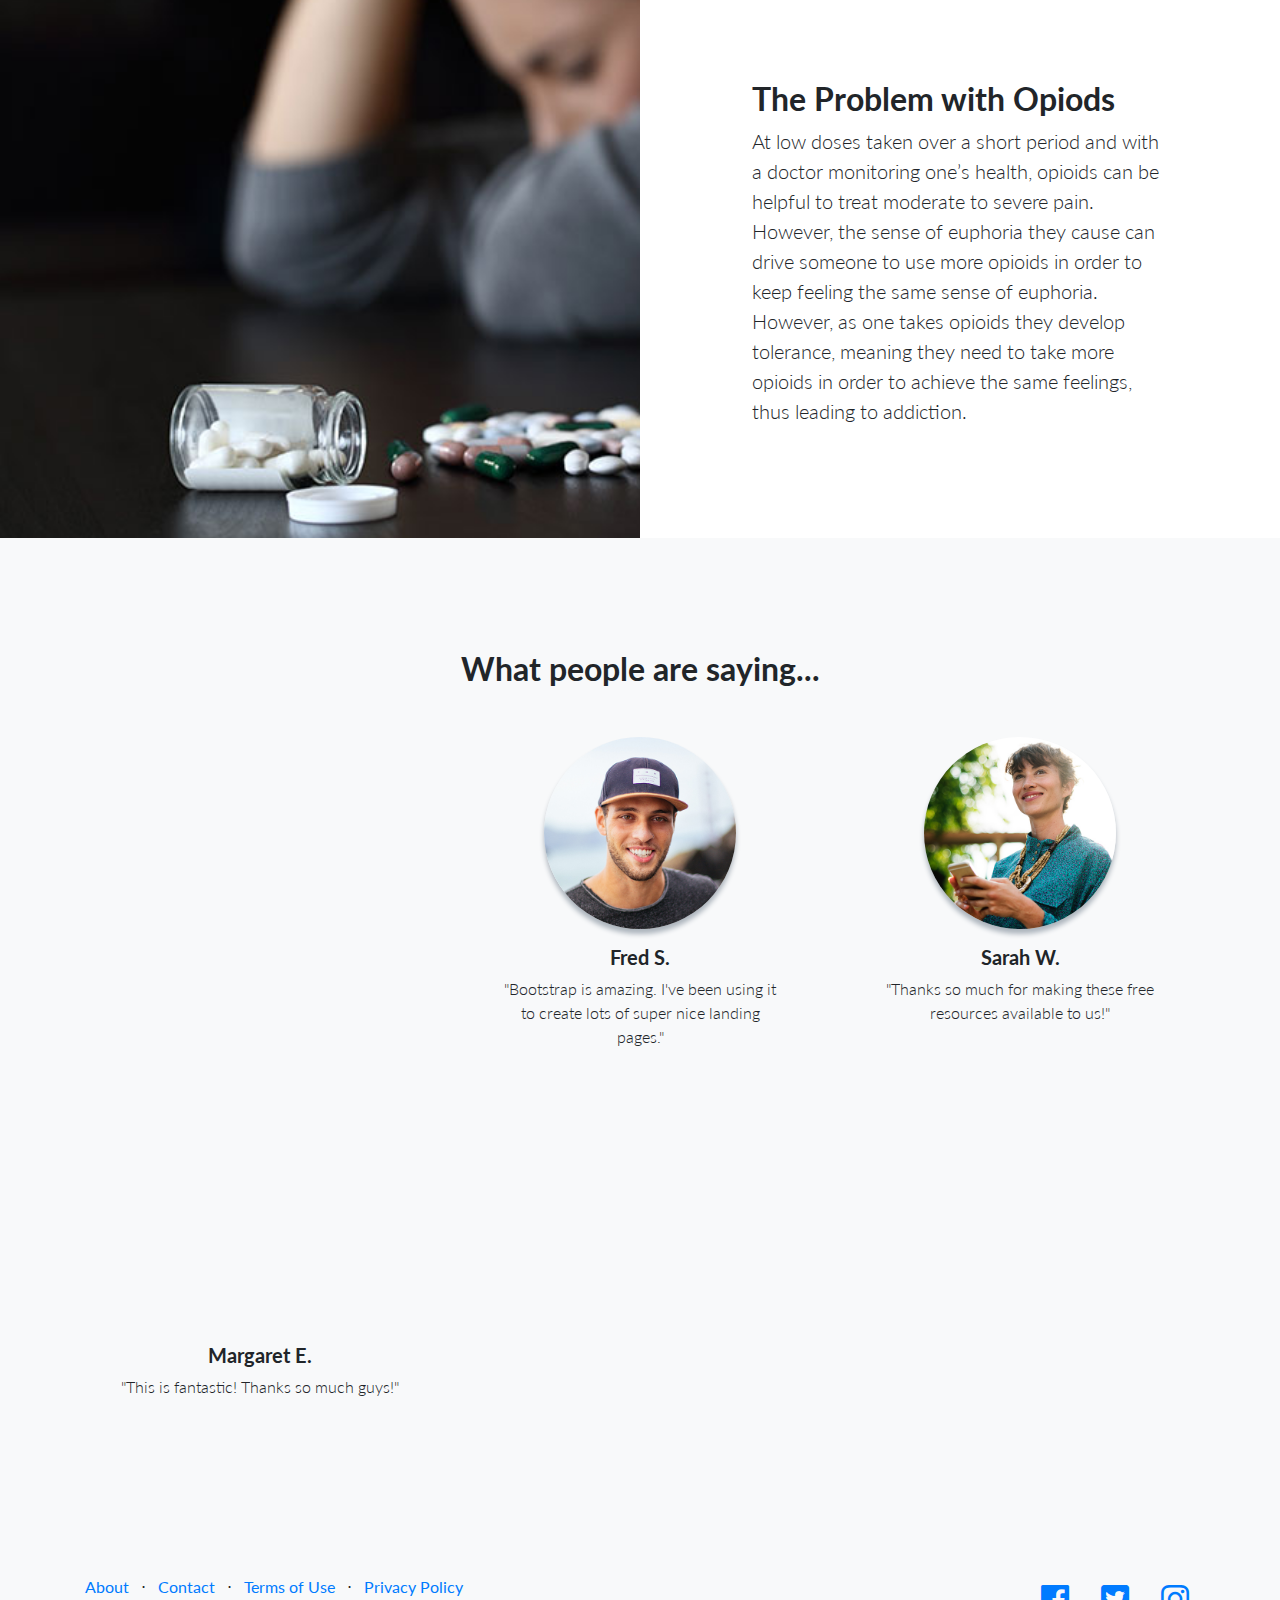
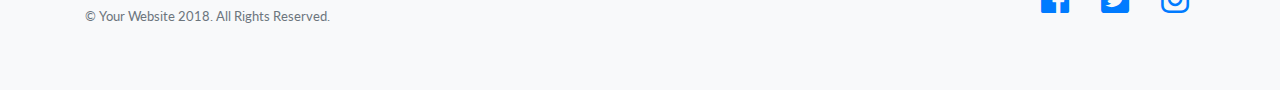
==== commit 4b195a39: "Merge remote-tracking branch 'origin/master'" ====
--- a/startbootstrap-landing-page-gh-pages/index.html
+++ b/startbootstrap-landing-page-gh-pages/index.html
@@ -38,7 +38,7 @@
       <div class="container">
         <div class="row">
           <div class="col-xl-9 mx-auto">
-            <h1 class="mb-5">Information on the Opiod Crisis in Connecticut</h1>
+            <h1 class="mb-5">Information on the Opioid Crisis in Connecticut</h1>
           </div>
           <div class="col-md-10 col-lg-8 col-xl-7 mx-auto">
           </div>
@@ -63,7 +63,7 @@
           </div>
 
           <div class="col-lg-4">
-		  <a href = "resources.html">
+		  <a href = "resources.html" style = "color: rgb(0,0,0)">
             <div class="features-icons-item mx-auto mb-5 mb-lg-0 mb-lg-3">
               <div class="features-icons-icon d-flex">
                 <i class="icon-layers m-auto text-primary"></i>
@@ -99,18 +99,13 @@
           </div>
         </div>
         <div class="row no-gutters">
-          <div class="col-lg-6 text-white showcase-img" style="background-image: url('img/opioids.jpg');"></div>
+          <div class="col-lg-6 text-white showcase-img" style="background-image: url('img/addiction.jpg');"></div>
           <div class="col-lg-6 my-auto showcase-text">
             <h2>The Problem with Opiods</h2>
             <p class="lead mb-0">At low doses taken over a short period and with a doctor monitoring one’s health, opioids can be helpful to treat moderate to severe pain. However, the sense of euphoria they cause can drive someone to use more opioids in order to keep feeling the same sense of euphoria. However, as one takes opioids they develop tolerance, meaning they need to take more opioids in order to achieve the same feelings, thus leading to addiction.</p>
           </div>
         </div>
-        <div class="row no-gutters">
-          <div class="col-lg-6 order-lg-2 text-white showcase-img" style="background-image: url('img/bg-showcase-3.jpg');"></div>
-          <div class="col-lg-6 order-lg-1 my-auto showcase-text">
-            <h2>Easy to Use &amp; Customize</h2>
-            <p class="lead mb-0">Landing Page is just HTML and CSS with a splash of SCSS for users who demand some deeper customization options. Out of the box, just add your content and images, and your new landing page will be ready to go!</p>
-          </div>
+
         </div>
       </div>
     </section>
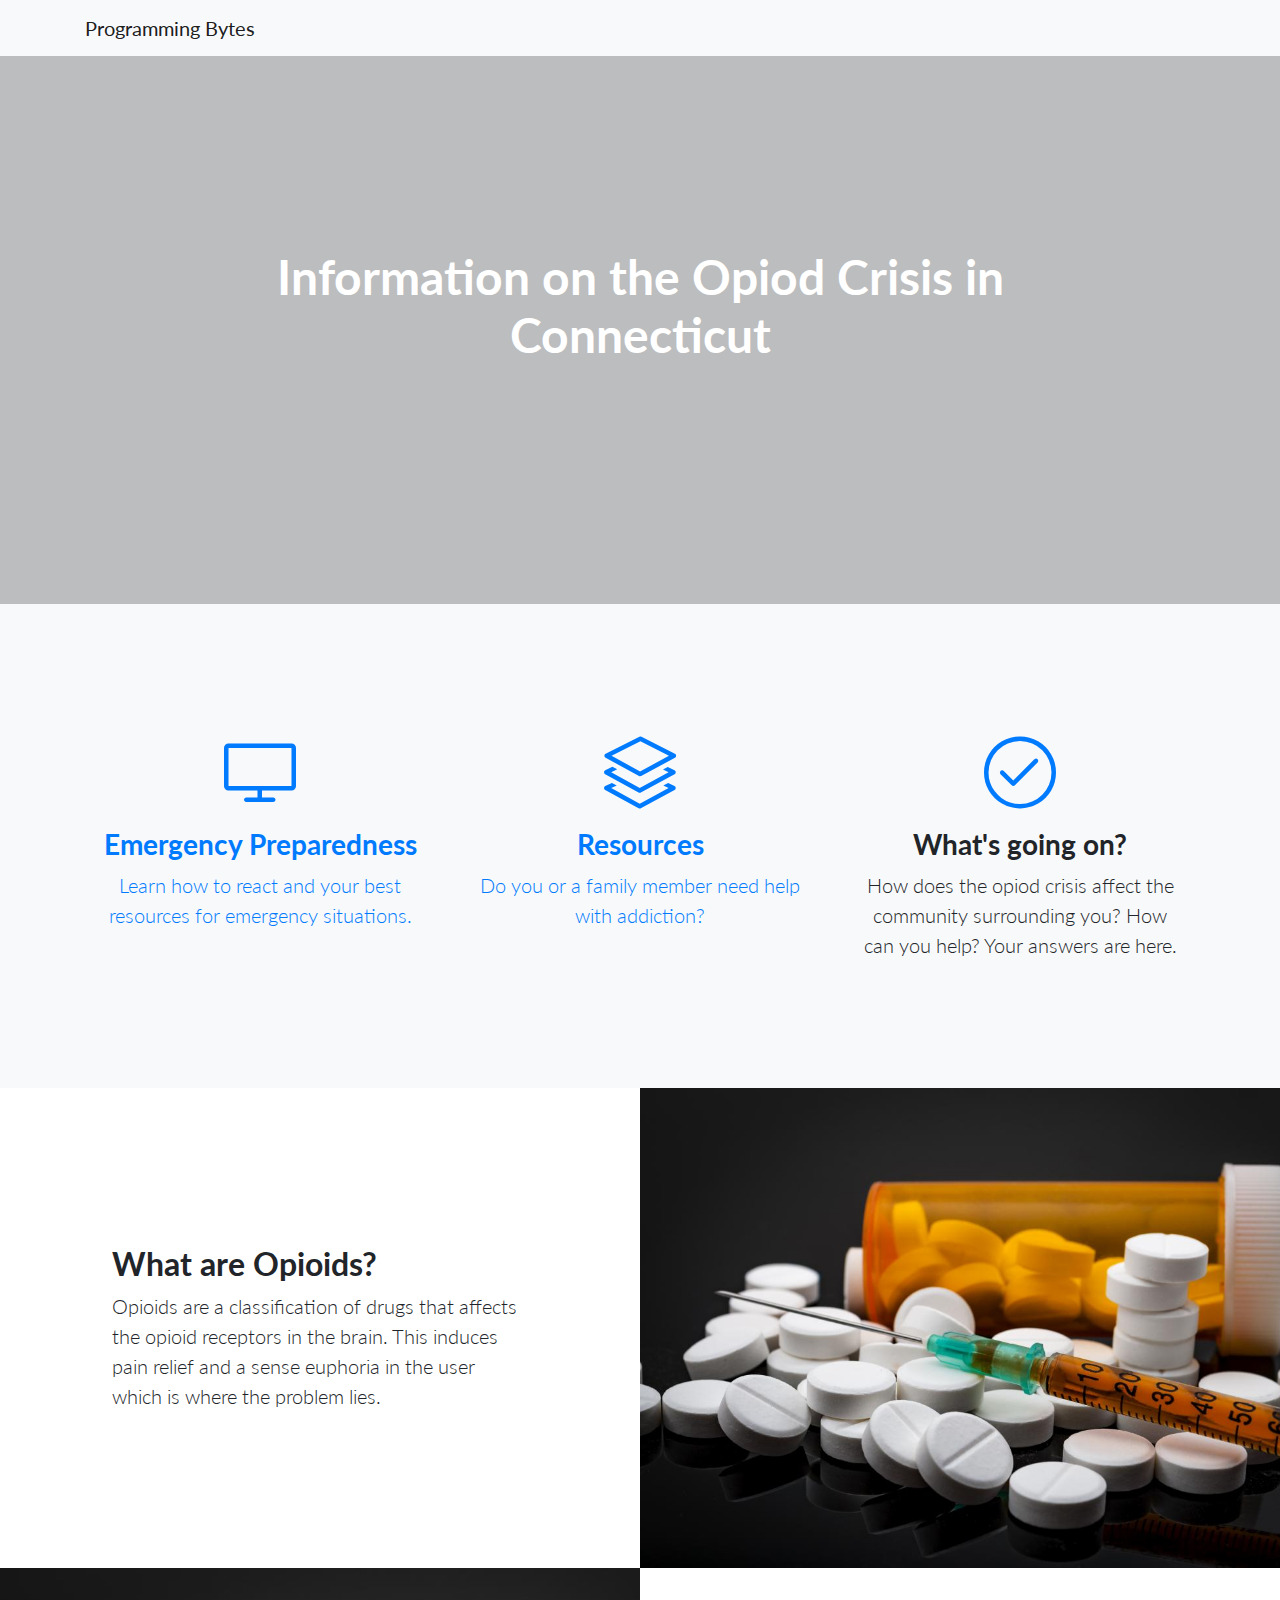
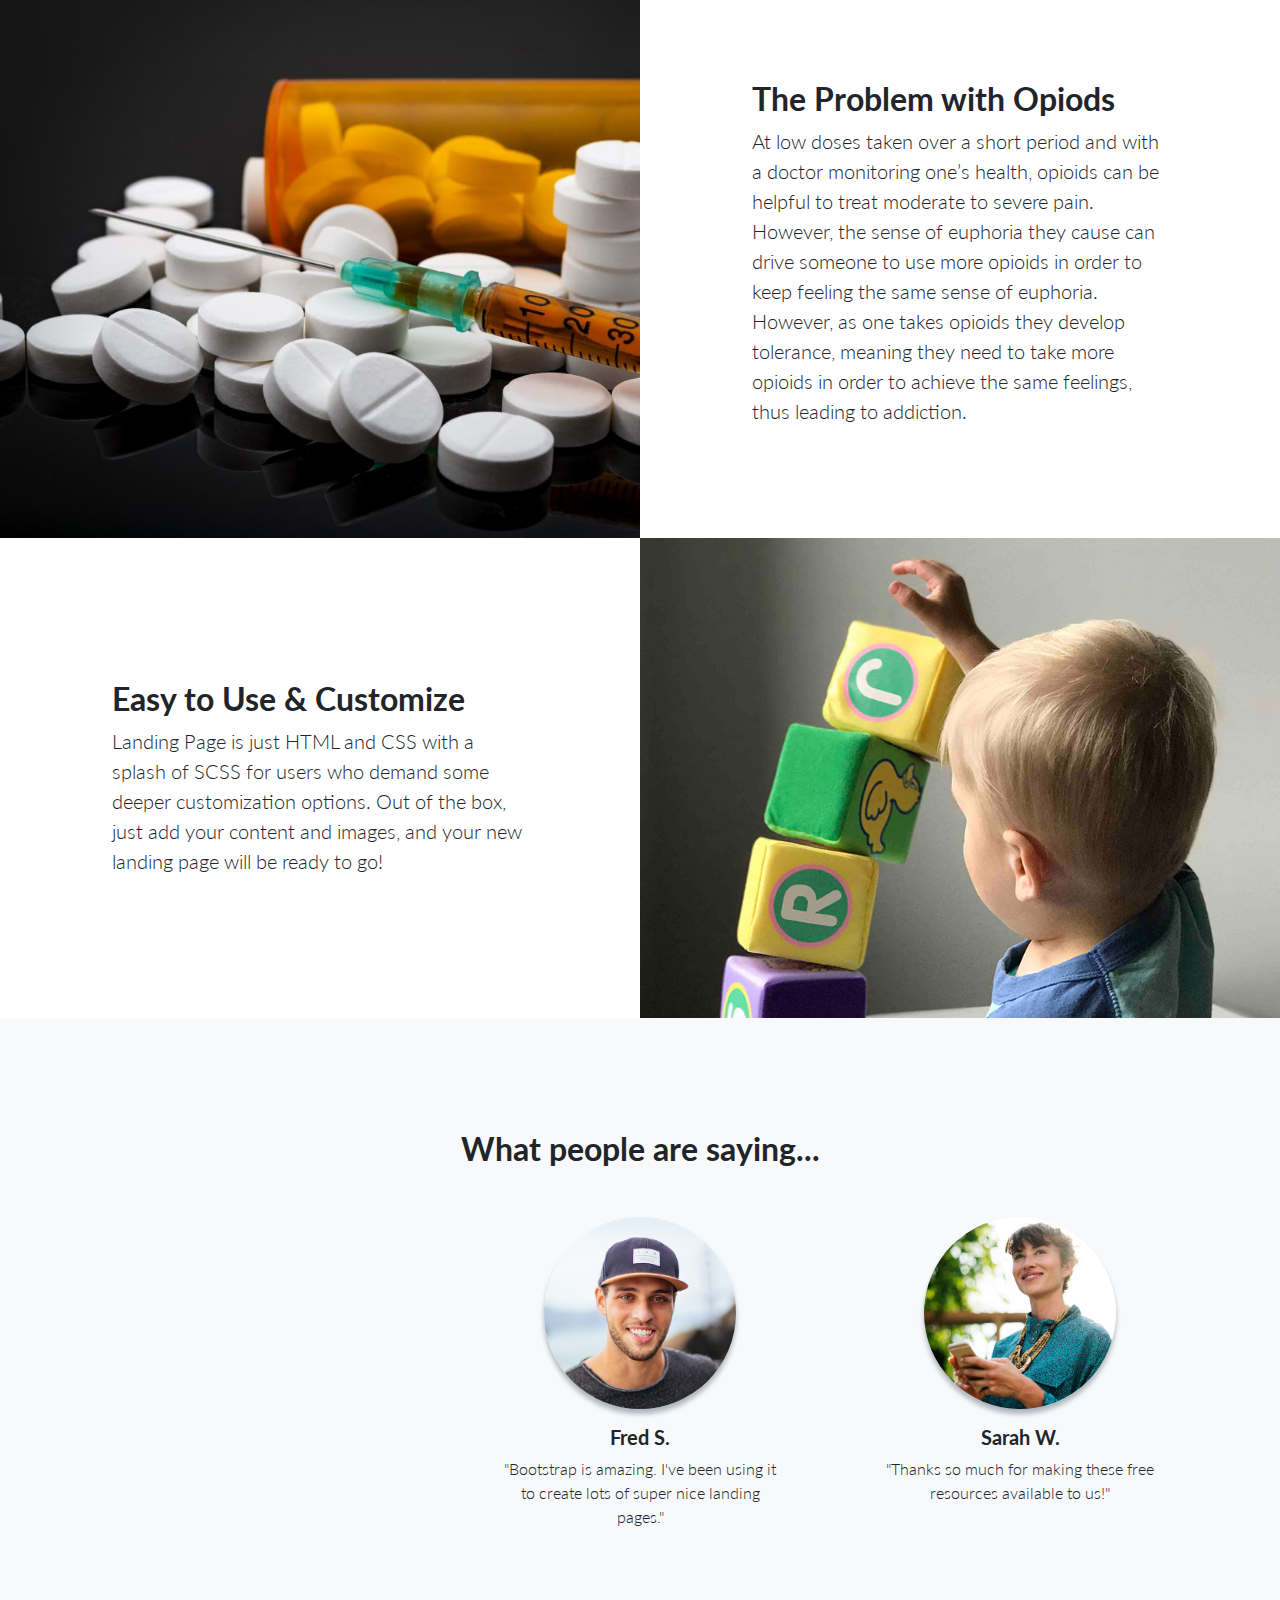
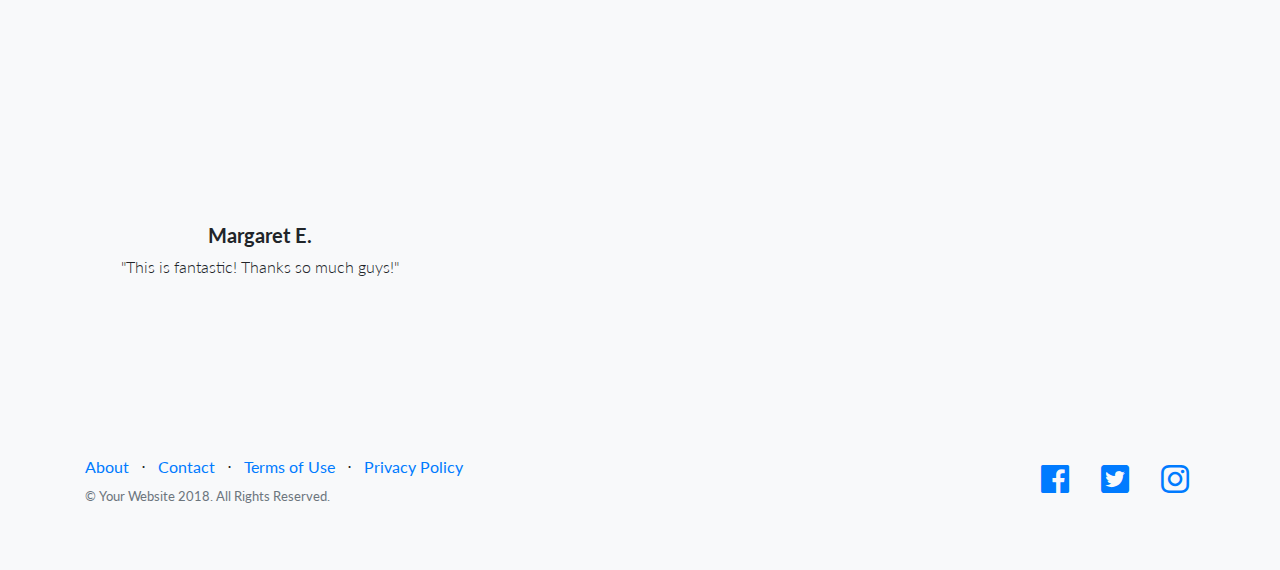
==== commit f1399283: "added maps and graphs to general info page" ====
--- a/startbootstrap-landing-page-gh-pages/index.html
+++ b/startbootstrap-landing-page-gh-pages/index.html
@@ -38,7 +38,7 @@
       <div class="container">
         <div class="row">
           <div class="col-xl-9 mx-auto">
-            <h1 class="mb-5">Information on the Opioid Crisis in Connecticut</h1>
+            <h1 class="mb-5">Information on the Opiod Crisis in Connecticut</h1>
           </div>
           <div class="col-md-10 col-lg-8 col-xl-7 mx-auto">
           </div>
@@ -51,7 +51,7 @@
       <div class="container">
         <div class="row">
           <div class="col-lg-4">
-			<a href="chartTest.html">
+			<a href="emergency.html">
             <div class="features-icons-item mx-auto mb-5 mb-lg-0 mb-lg-3">
               <div class="features-icons-icon d-flex">
                 <i class="icon-screen-desktop m-auto text-primary" ></i>
@@ -63,7 +63,7 @@
           </div>
 
           <div class="col-lg-4">
-		  <a href = "resources.html" style = "color: rgb(0,0,0)">
+		  <a href = "resources.html">
             <div class="features-icons-item mx-auto mb-5 mb-lg-0 mb-lg-3">
               <div class="features-icons-icon d-flex">
                 <i class="icon-layers m-auto text-primary"></i>
@@ -99,13 +99,18 @@
           </div>
         </div>
         <div class="row no-gutters">
-          <div class="col-lg-6 text-white showcase-img" style="background-image: url('img/addiction.jpg');"></div>
+          <div class="col-lg-6 text-white showcase-img" style="background-image: url('img/opioids.jpg');"></div>
           <div class="col-lg-6 my-auto showcase-text">
             <h2>The Problem with Opiods</h2>
             <p class="lead mb-0">At low doses taken over a short period and with a doctor monitoring one’s health, opioids can be helpful to treat moderate to severe pain. However, the sense of euphoria they cause can drive someone to use more opioids in order to keep feeling the same sense of euphoria. However, as one takes opioids they develop tolerance, meaning they need to take more opioids in order to achieve the same feelings, thus leading to addiction.</p>
           </div>
         </div>
-
+        <div class="row no-gutters">
+          <div class="col-lg-6 order-lg-2 text-white showcase-img" style="background-image: url('img/bg-showcase-3.jpg');"></div>
+          <div class="col-lg-6 order-lg-1 my-auto showcase-text">
+            <h2>Easy to Use &amp; Customize</h2>
+            <p class="lead mb-0">Landing Page is just HTML and CSS with a splash of SCSS for users who demand some deeper customization options. Out of the box, just add your content and images, and your new landing page will be ready to go!</p>
+          </div>
         </div>
       </div>
     </section>
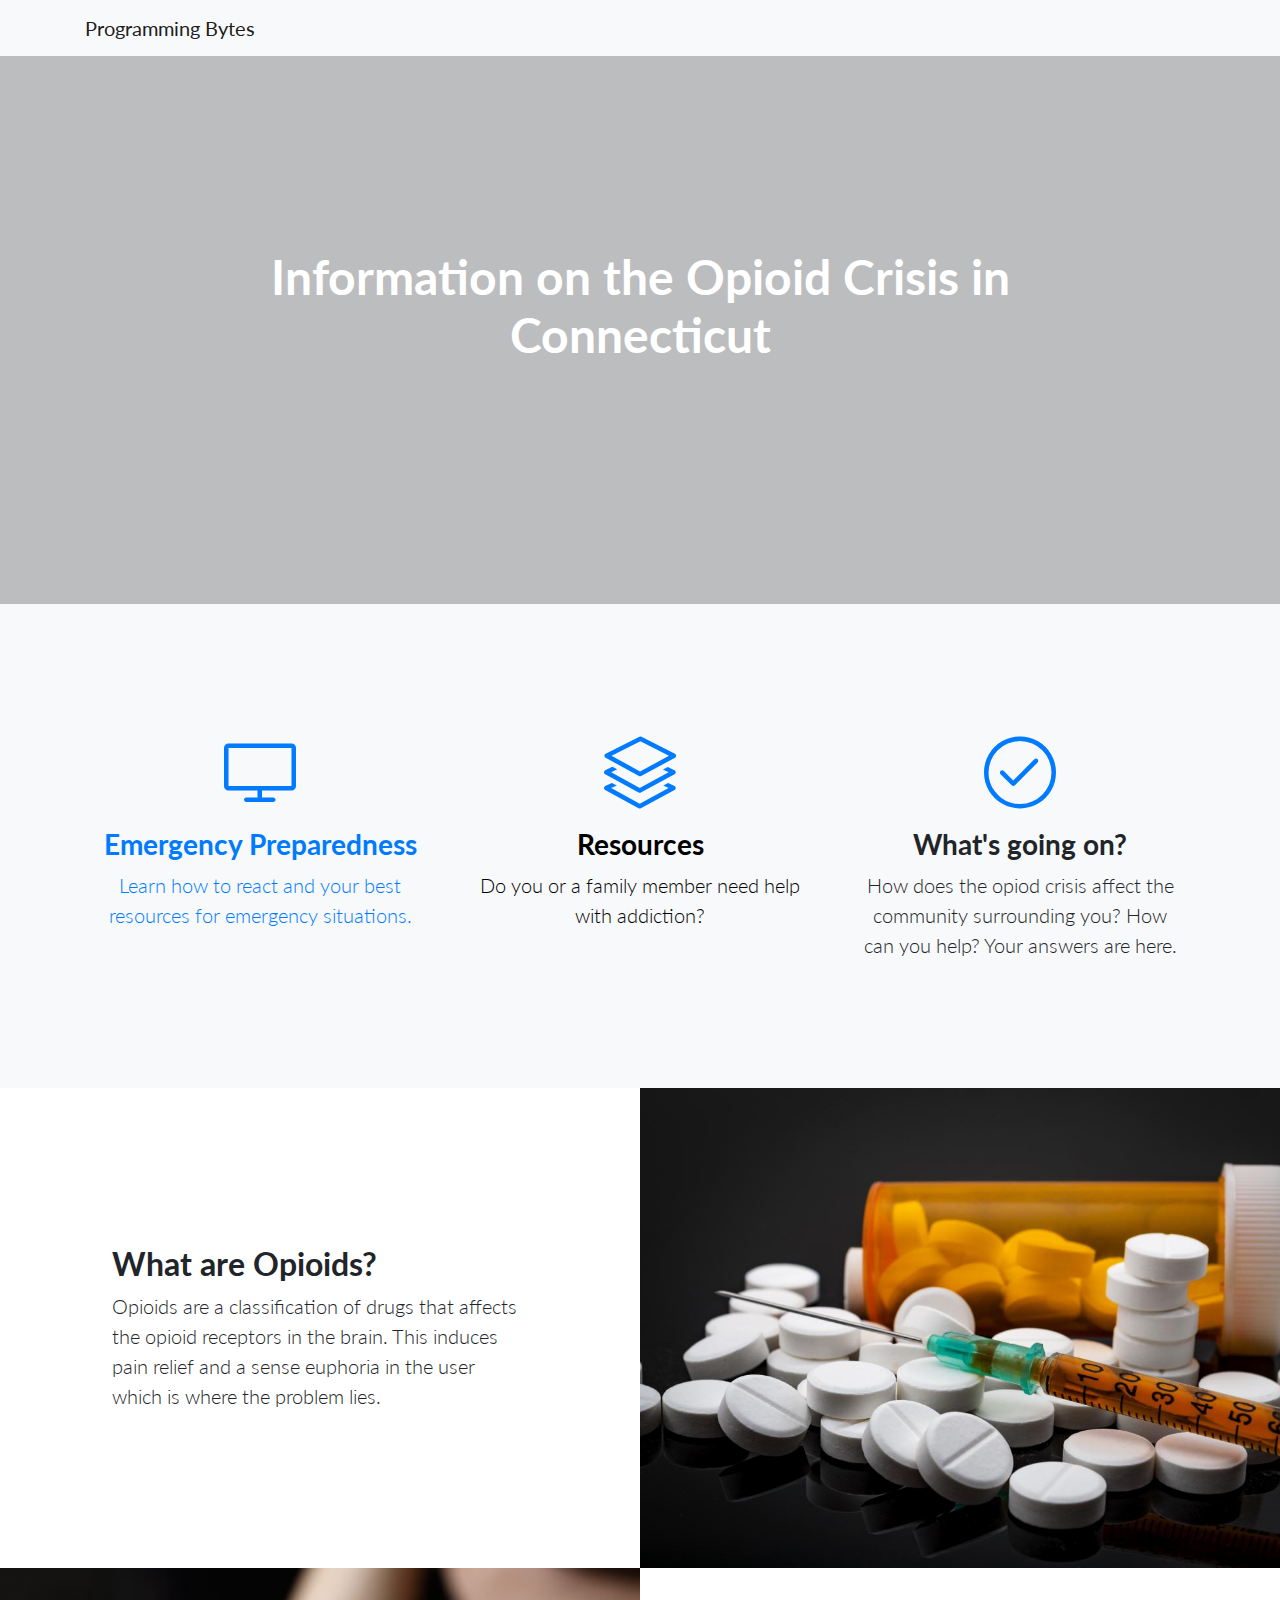
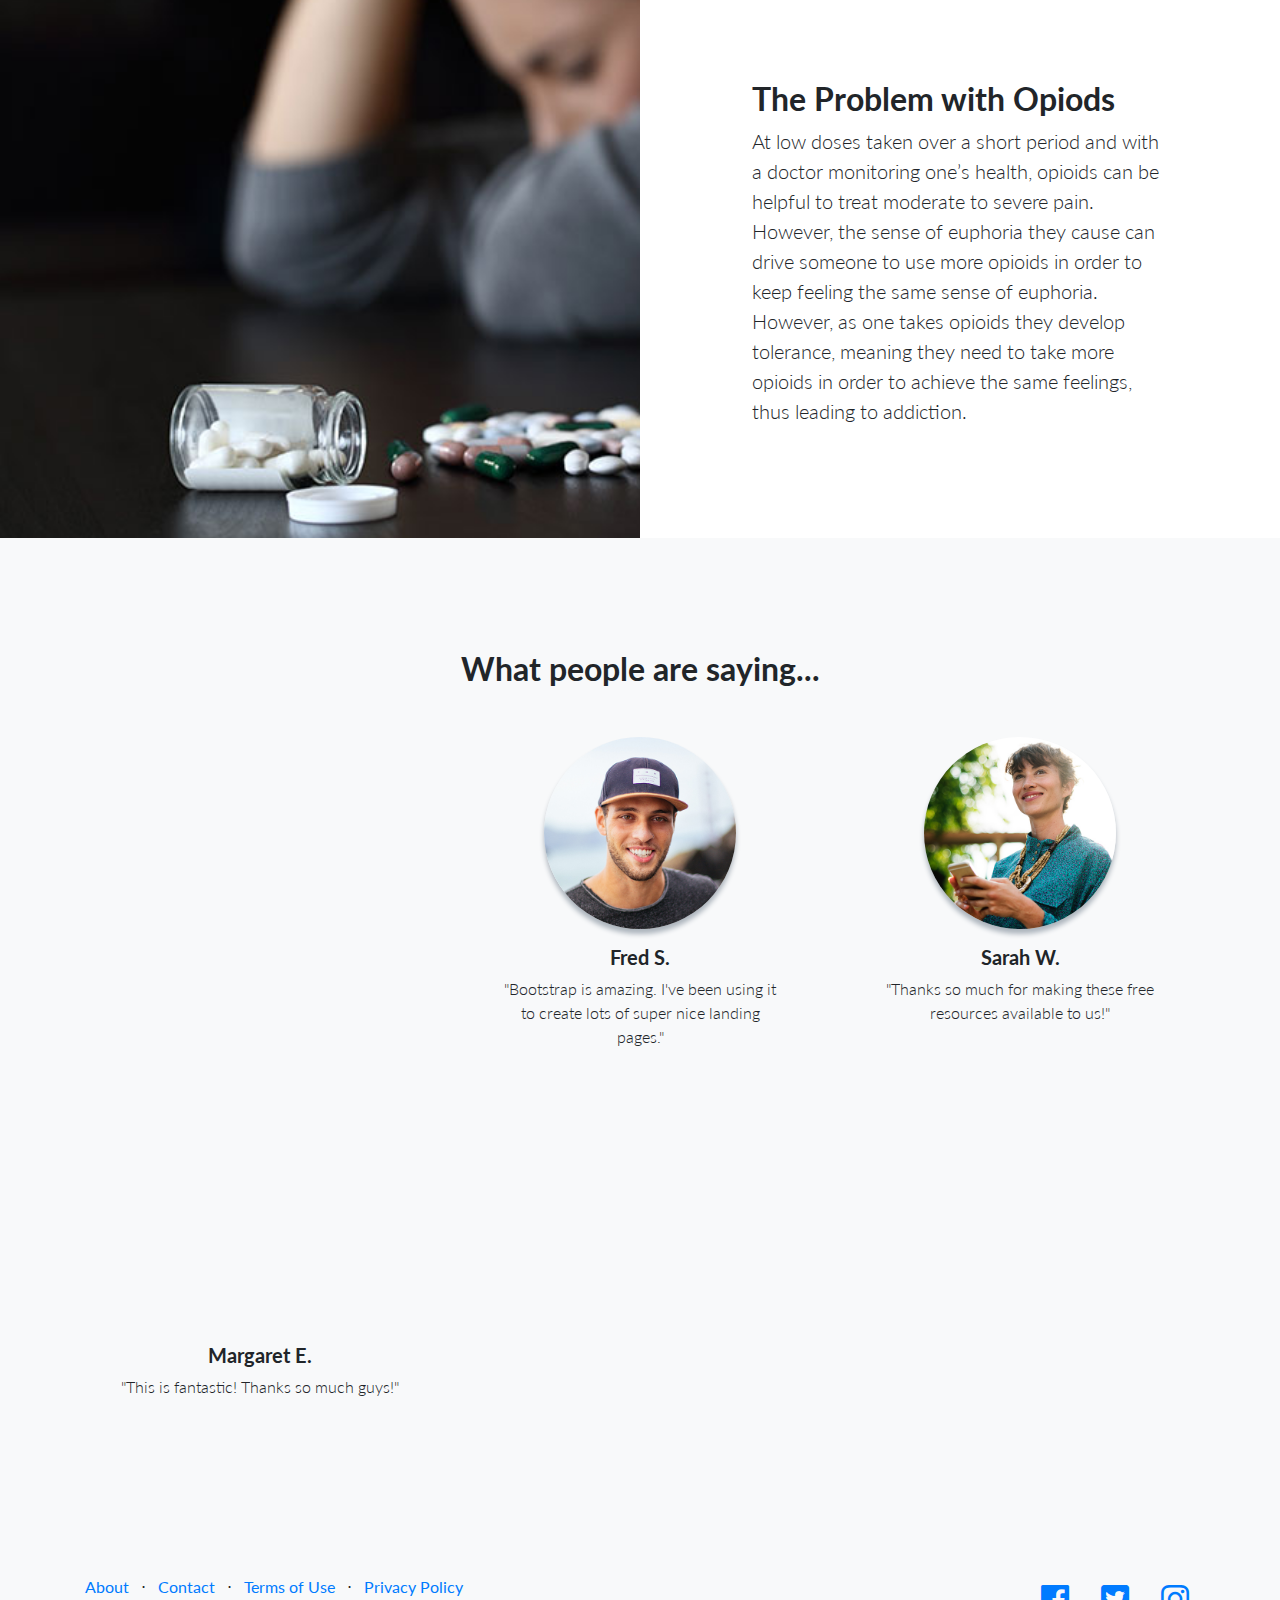
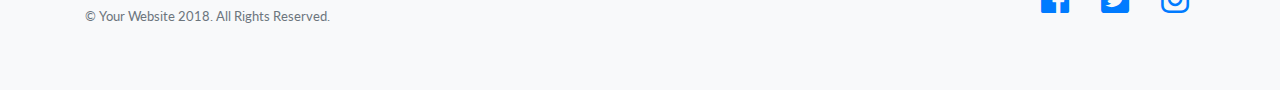
==== commit 5ef5ff85: "Merge remote-tracking branch 'origin/master'" ====
--- a/startbootstrap-landing-page-gh-pages/index.html
+++ b/startbootstrap-landing-page-gh-pages/index.html
@@ -38,7 +38,7 @@
       <div class="container">
         <div class="row">
           <div class="col-xl-9 mx-auto">
-            <h1 class="mb-5">Information on the Opiod Crisis in Connecticut</h1>
+            <h1 class="mb-5">Information on the Opioid Crisis in Connecticut</h1>
           </div>
           <div class="col-md-10 col-lg-8 col-xl-7 mx-auto">
           </div>
@@ -63,7 +63,7 @@
           </div>
 
           <div class="col-lg-4">
-		  <a href = "resources.html">
+		  <a href = "resources.html" style = "color: rgb(0,0,0)">
             <div class="features-icons-item mx-auto mb-5 mb-lg-0 mb-lg-3">
               <div class="features-icons-icon d-flex">
                 <i class="icon-layers m-auto text-primary"></i>
@@ -99,18 +99,13 @@
           </div>
         </div>
         <div class="row no-gutters">
-          <div class="col-lg-6 text-white showcase-img" style="background-image: url('img/opioids.jpg');"></div>
+          <div class="col-lg-6 text-white showcase-img" style="background-image: url('img/addiction.jpg');"></div>
           <div class="col-lg-6 my-auto showcase-text">
             <h2>The Problem with Opiods</h2>
             <p class="lead mb-0">At low doses taken over a short period and with a doctor monitoring one’s health, opioids can be helpful to treat moderate to severe pain. However, the sense of euphoria they cause can drive someone to use more opioids in order to keep feeling the same sense of euphoria. However, as one takes opioids they develop tolerance, meaning they need to take more opioids in order to achieve the same feelings, thus leading to addiction.</p>
           </div>
         </div>
-        <div class="row no-gutters">
-          <div class="col-lg-6 order-lg-2 text-white showcase-img" style="background-image: url('img/bg-showcase-3.jpg');"></div>
-          <div class="col-lg-6 order-lg-1 my-auto showcase-text">
-            <h2>Easy to Use &amp; Customize</h2>
-            <p class="lead mb-0">Landing Page is just HTML and CSS with a splash of SCSS for users who demand some deeper customization options. Out of the box, just add your content and images, and your new landing page will be ready to go!</p>
-          </div>
+
         </div>
       </div>
     </section>
